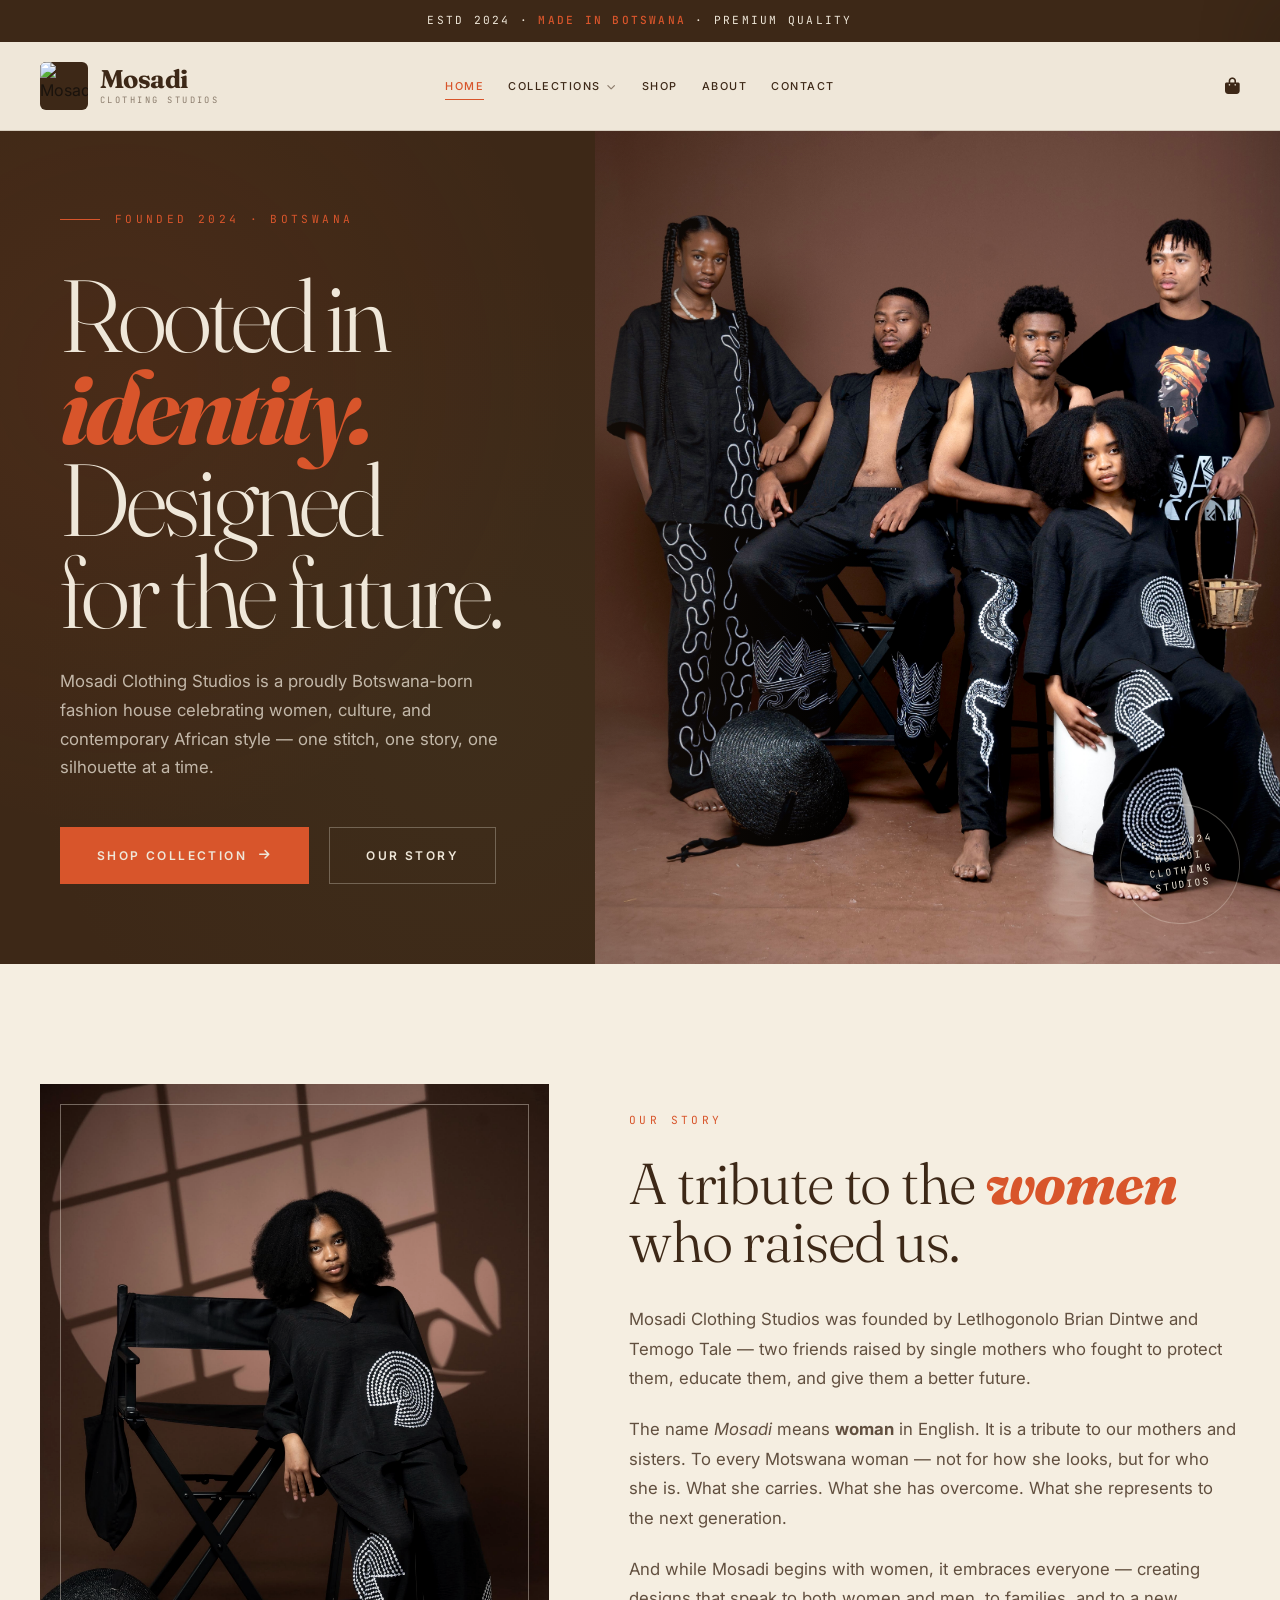
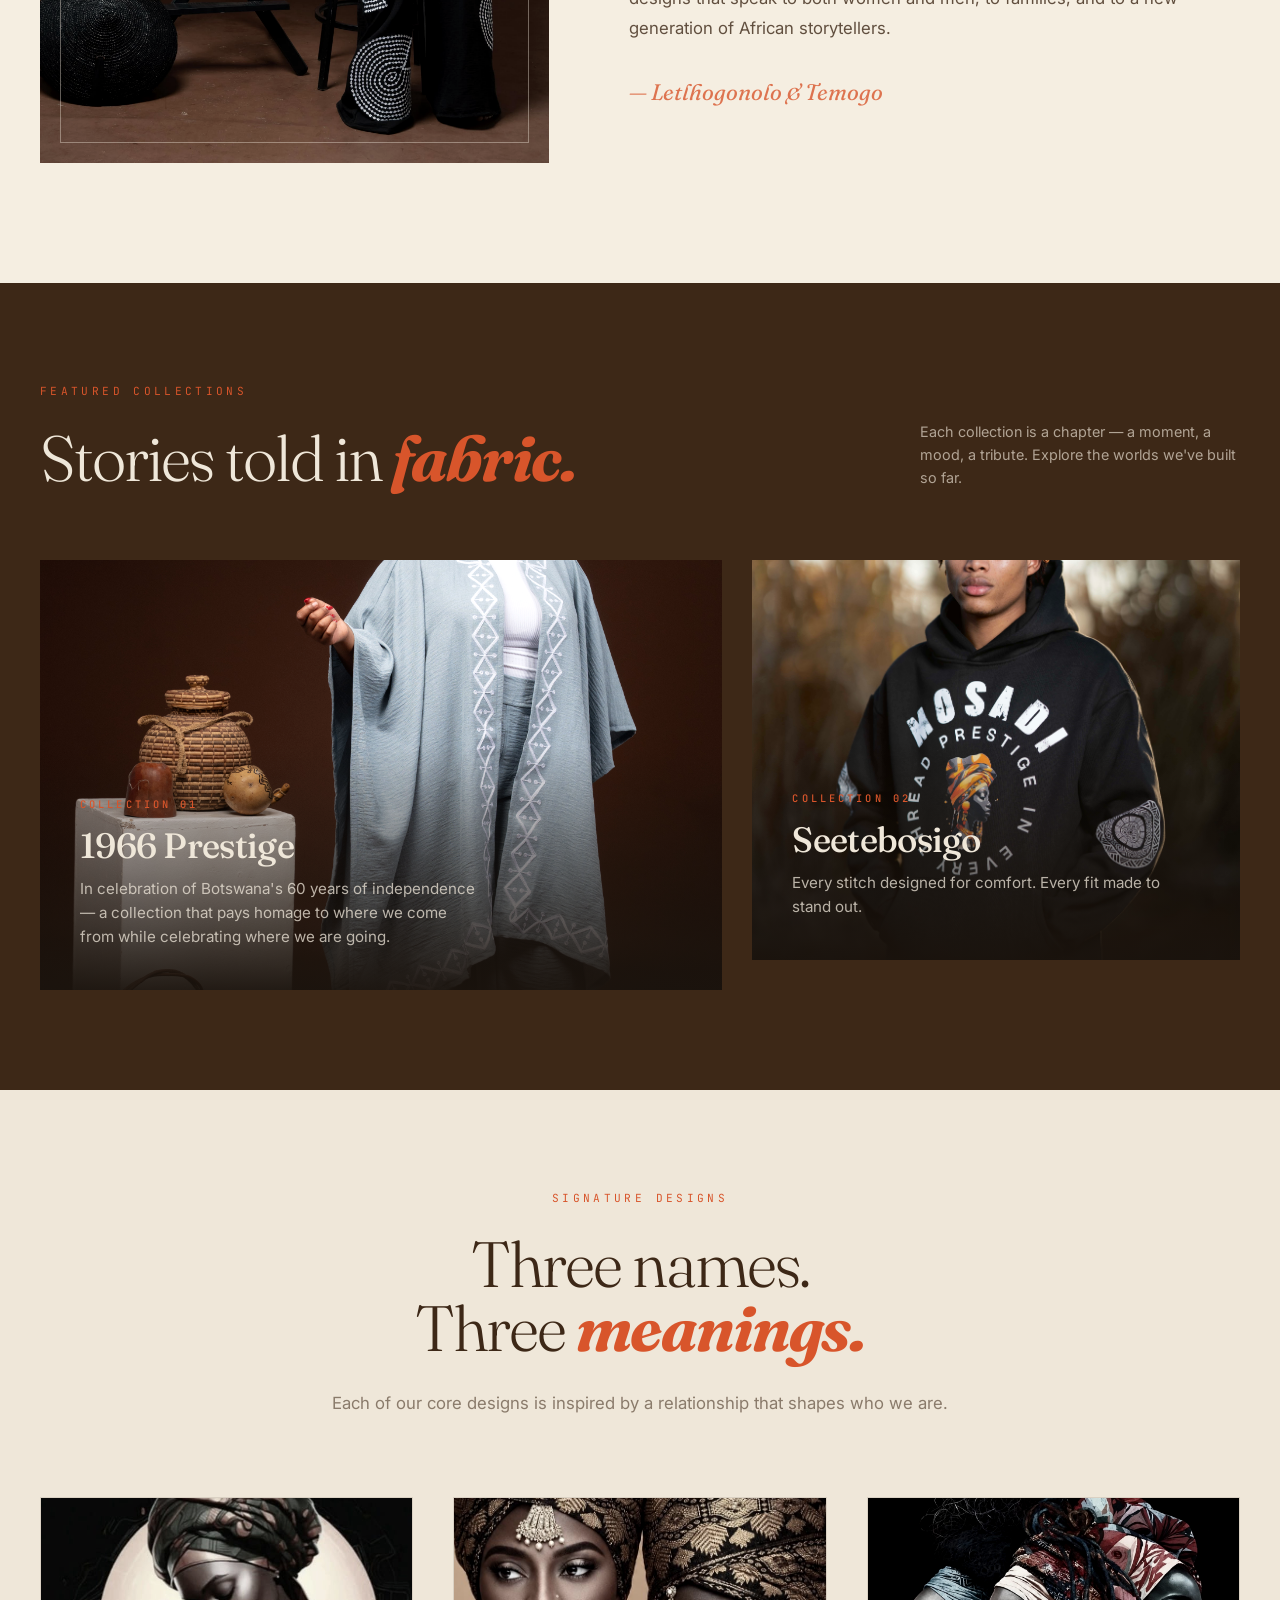
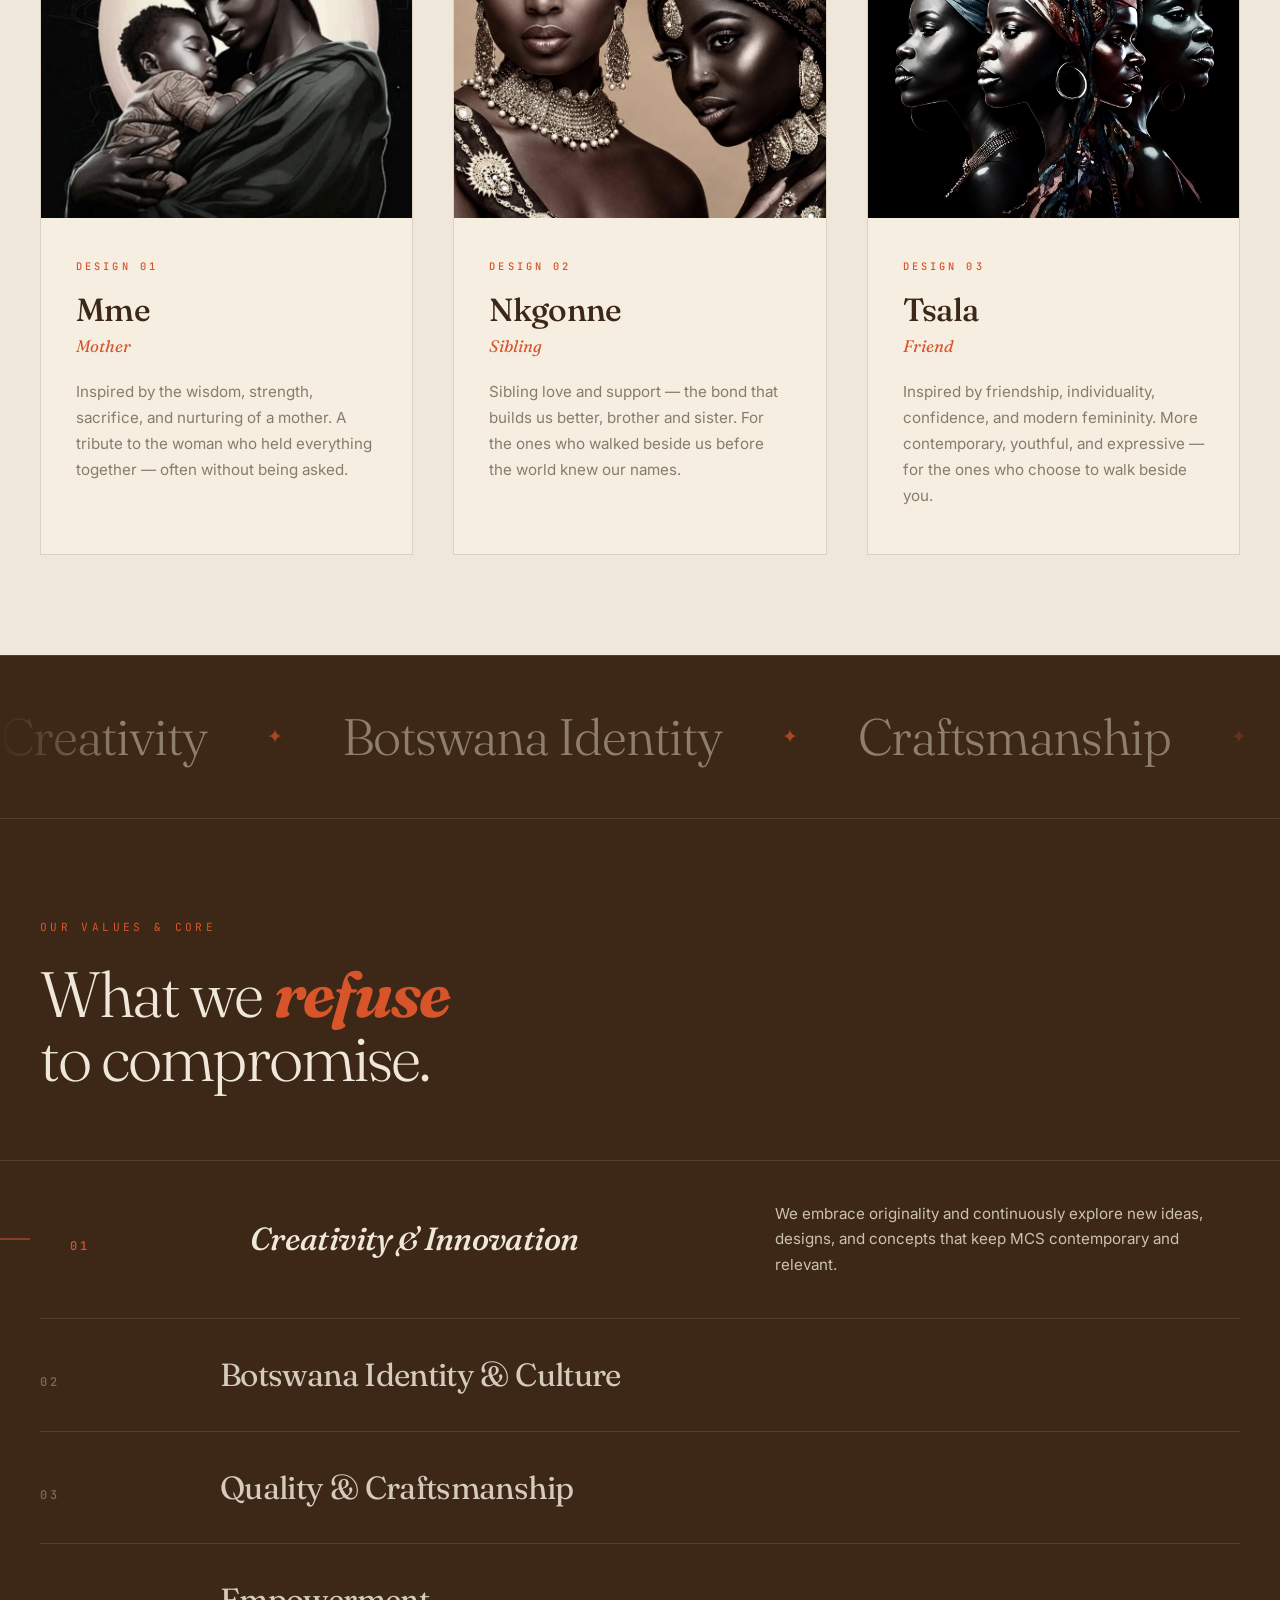
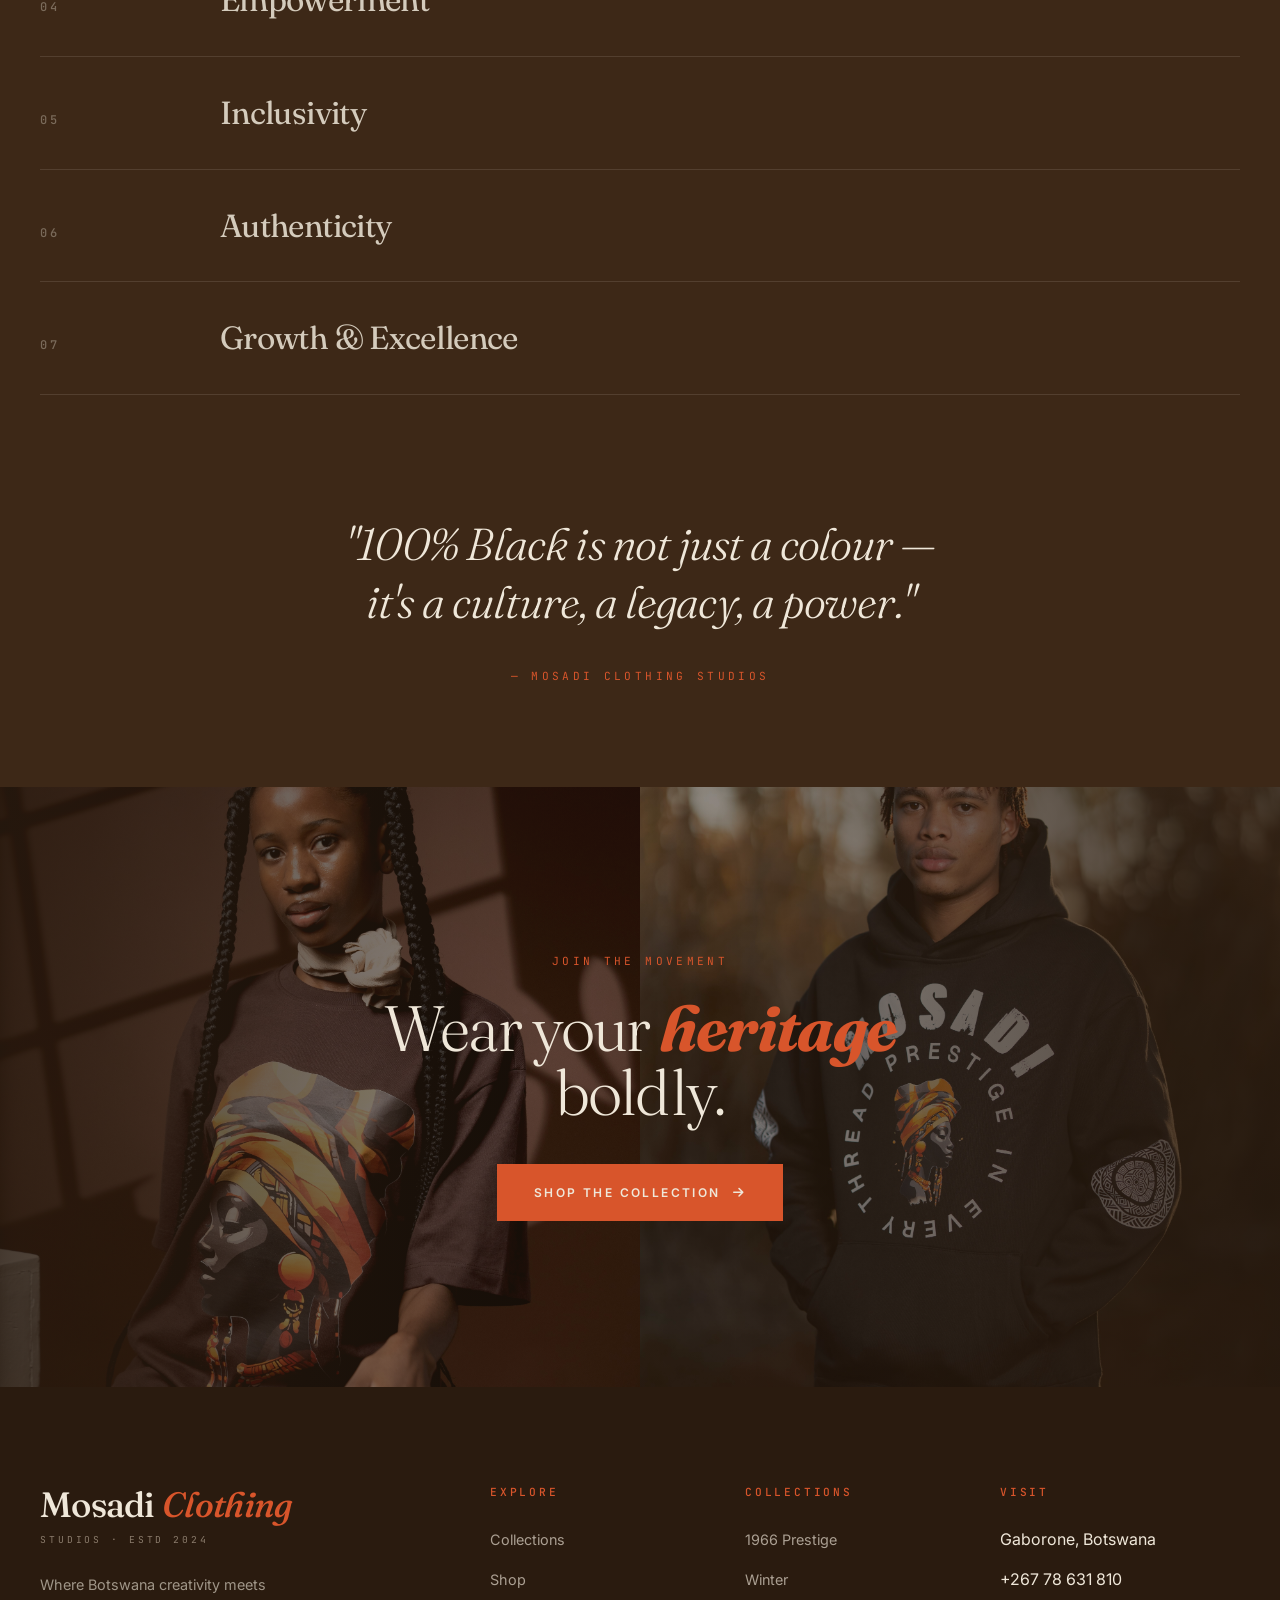
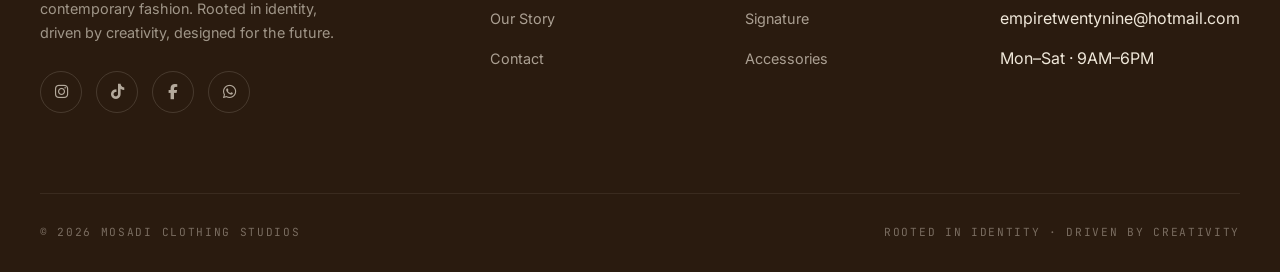
==== index.html @ bef34e52 "Update index.html" ====
<!DOCTYPE html>
<html lang="en">
<head>
    <meta charset="UTF-8">
    <meta name="viewport" content="width=device-width, initial-scale=1.0">
    <title>Mosadi Clothing Studios — Where Botswana Creativity Meets Contemporary Fashion</title>
    <meta name="description" content="Mosadi Clothing Studios (MCS) — a proudly Botswana-born fashion house founded in 2024. Contemporary African fashion rooted in identity, culture, and craft.">
    <link rel="stylesheet" href="https://cdnjs.cloudflare.com/ajax/libs/font-awesome/6.4.0/css/all.min.css">
    <link href="https://fonts.googleapis.com/css2?family=Fraunces:ital,opsz,wght@0,9..144,300;0,9..144,500;0,9..144,700;1,9..144,400&family=Inter:wght@400;500;600&family=JetBrains+Mono:wght@400;500&display=swap" rel="stylesheet">
    <link rel="stylesheet" href="style.css">
</head>
<body>

    <div class="top-bar">ESTD 2024 · <strong>MADE IN BOTSWANA</strong> · PREMIUM QUALITY</div>

    <header>
        <div class="container nav-container">
           <a href="index.html" class="logo">
                <img src="((Upload-from-mobile-1792503243)603AEE9B-3267-40AD-9421-F3F1CFA5DAF8.jpeg" alt="Mosadi Clothing Studios" class="logo-mark">
                <div class="logo-text">
                    <div class="logo-name">Mosadi</div>
                    <div class="logo-sub">CLOTHING STUDIOS</div>
                </div>
            </a>
            <nav>
                <ul>
                    <li><a href="index.html" class="active">Home</a></li>
                    <li class="nav-dropdown">
                        <a href="collections.html">Collections <i class="fas fa-chevron-down"></i></a>
                        <div class="nav-dropdown-menu">
                            <a href="1966-prestige.html"><span class="dropdown-num">01</span> 1966 Prestige</a>
                            <a href="seetebosigo.html"><span class="dropdown-num">02</span> Seetebosigo</a>
                            <a href="debut-collection.html"><span class="dropdown-num">03</span> Debut Collection</a>
                            <a href="heritage-collection.html"><span class="dropdown-num">04</span> Heritage Collection</a>
                        </div>
                    </li>
                    <li><a href="shop.html">Shop</a></li>
                    <li><a href="about.html">About</a></li>
                    <li><a href="contact.html">Contact</a></li>
                </ul>
            </nav>
            <div class="nav-icons">
                <button class="cart-icon-btn" onclick="toggleCart()" aria-label="Open cart">
                    <i class="fas fa-shopping-bag"></i>
                    <span class="cart-count" id="cart-count">0</span>
                </button>
            </div>
        </div>
    </header>

    <main>

        <!-- HERO -->
        <section class="hero" style="padding:0;">
            <div class="hero-content">
                <span class="hero-eyebrow">Founded 2024 · Botswana</span>
                <h1>
                    Rooted in<br>
                    <em>identity.</em><br>
                    Designed<br>
                    for the future.
                </h1>
                <p>Mosadi Clothing Studios is a proudly Botswana-born fashion house celebrating women, culture, and contemporary African style — one stitch, one story, one silhouette at a time.</p>
                <div class="hero-actions">
                    <a href="shop.html" class="btn">Shop Collection <i class="fas fa-arrow-right"></i></a>
                    <a href="about.html" class="btn btn-outline">Our Story</a>
                </div>
            </div>
            <div class="hero-image" style="background-image: url('IMG_2484.jpeg');">
                <div class="hero-stamp">
                    EST. 2024<br>
                    MOSADI<br>
                    CLOTHING<br>
                    STUDIOS
                </div>
            </div>
        </section>

        <!-- BRAND STORY -->
        <section class="story">
            <div class="container story-grid">
                <div class="story-img">
                    <img src="IMG-20261019-WA0044.jpg" alt="Mosadi Clothing Studios">
                </div>
                <div class="story-text">
                    <span class="section-label">Our Story</span>
                    <h2>A tribute to the <em>women</em> who raised us.</h2>
                    <p>Mosadi Clothing Studios was founded by Letlhogonolo Brian Dintwe and Temogo Tale — two friends raised by single mothers who fought to protect them, educate them, and give them a better future.</p>
                    <p>The name <em>Mosadi</em> means <strong>woman</strong> in English. It is a tribute to our mothers and sisters. To every Motswana woman — not for how she looks, but for who she is. What she carries. What she has overcome. What she represents to the next generation.</p>
                    <p>And while Mosadi begins with women, it embraces everyone — creating designs that speak to both women and men, to families, and to a new generation of African storytellers.</p>
                    <p class="signature">— Letlhogonolo & Temogo</p>
                </div>
            </div>
        </section>

        <!-- COLLECTIONS PREVIEW -->
        <section class="collections-preview">
            <div class="container">
                <div class="collections-header">
                    <div>
                        <span class="section-label">Featured Collections</span>
                        <h2 class="section-title">Stories told in <em>fabric.</em></h2>
                    </div>
                    <p>Each collection is a chapter — a moment, a mood, a tribute. Explore the worlds we've built so far.</p>
                </div>

                <div class="collections-grid">
                    <a href="collections.html" class="collection-card">
                        <div class="collection-img" style="background-image: url('IMG_2333%20(1).jpeg');"></div>
                        <div class="collection-overlay">
                            <span class="coll-num">COLLECTION 01</span>
                            <h3>1966 Prestige</h3>
                            <p>In celebration of Botswana's 60 years of independence — a collection that pays homage to where we come from while celebrating where we are going.</p>
                        </div>
                    </a>
                    <a href="collections.html" class="collection-card">
                        <div class="collection-img" style="background-image: url('IMG_4097.jpeg');"></div>
                        <div class="collection-overlay">
                            <span class="coll-num">COLLECTION 02</span>
                            <h3>Seetebosigo</h3>
                            <p>Every stitch designed for comfort. Every fit made to stand out.</p>
                        </div>
                    </a>
                </div>
            </div>
        </section>

        <!-- DESIGN MEANINGS -->
        <section class="meanings">
            <div class="container">
                <div class="meanings-header">
                    <span class="section-label" style="text-align: center;">Signature Designs</span>
                    <h2 class="section-title">Three names.<br>Three <em>meanings.</em></h2>
                    <p>Each of our core designs is inspired by a relationship that shapes who we are.</p>
                </div>

                                <div class="meanings-grid">
                    <!-- Card 1 -->
                    <div class="meaning-card">
                        <!-- Corrected class name AND background image URL -->
                        <div class="meaning-img" style="background-image: url('2F5FD7F6-7250-4228-A38E-E7C939C89A32.jpeg');"></div>
                        <div class="meaning-content">
                            <span class="meaning-num">DESIGN 01</span>
                            <h3>Mme</h3>
                            <span class="meaning-en">Mother</span>
                            <p>Inspired by the wisdom, strength, sacrifice, and nurturing of a mother. A tribute to the woman who held everything together — often without being asked.</p>
                        </div>
                    </div>

                    <!-- Card 2 -->
                    <div class="meaning-card">
                        <div class="meaning-img" style="background-image: url('C87725BA-025E-4799-A143-681AF35D23F2.jpeg');"></div>
                        <div class="meaning-content">
                            <span class="meaning-num">DESIGN 02</span>
                            <h3>Nkgonne</h3>
                            <span class="meaning-en">Sibling</span>
                            <p>Sibling love and support — the bond that builds us better, brother and sister. For the ones who walked beside us before the world knew our names.</p>
                        </div>
                    </div>

                    <!-- Card 3 -->
                    <div class="meaning-card">
                        <div class="meaning-img" style="background-image: url('52A13ADB-45FB-4F12-B79C-9F493C14655F.jpeg');"></div>
                        <div class="meaning-content">
                            <span class="meaning-num">DESIGN 03</span>
                            <h3>Tsala</h3>
                            <span class="meaning-en">Friend</span>
                            <p>Inspired by friendship, individuality, confidence, and modern femininity. More contemporary, youthful, and expressive — for the ones who choose to walk beside you.</p>
                        </div>
                    </div>
                </div>
        </section>

        <!-- MANIFESTO -->
        <section class="manifesto">
            <div class="manifesto-marquee">
                <div class="marquee-track">
                    <span>Creativity</span><span class="dot">✦</span>
                    <span>Botswana Identity</span><span class="dot">✦</span>
                    <span>Craftsmanship</span><span class="dot">✦</span>
                    <span>Empowerment</span><span class="dot">✦</span>
                    <span>Inclusivity</span><span class="dot">✦</span>
                    <span>Authenticity</span><span class="dot">✦</span>
                    <span>Excellence</span><span class="dot">✦</span>
                    <span>Creativity</span><span class="dot">✦</span>
                    <span>Botswana Identity</span><span class="dot">✦</span>
                    <span>Craftsmanship</span><span class="dot">✦</span>
                    <span>Empowerment</span><span class="dot">✦</span>
                    <span>Inclusivity</span><span class="dot">✦</span>
                    <span>Authenticity</span><span class="dot">✦</span>
                    <span>Excellence</span><span class="dot">✦</span>
                </div>
            </div>

            <div class="manifesto-header">
                <span class="section-label">Our Values & Core</span>
                <h2 class="manifesto-title">What we <em>refuse</em><br>to compromise.</h2>
            </div>

            <div class="manifesto-stack">
                <div class="manifesto-item active">
                    <span class="mi-num">01</span>
                    <div class="mi-body">
                        <h3>Creativity & Innovation</h3>
                        <p>We embrace originality and continuously explore new ideas, designs, and concepts that keep MCS contemporary and relevant.</p>
                    </div>
                </div>
                <div class="manifesto-item">
                    <span class="mi-num">02</span>
                    <div class="mi-body">
                        <h3>Botswana Identity & Culture</h3>
                        <p>We draw inspiration from our heritage, people, colours, and culture — using fashion to celebrate and showcase Botswana.</p>
                    </div>
                </div>
                <div class="manifesto-item">
                    <span class="mi-num">03</span>
                    <div class="mi-body">
                        <h3>Quality & Craftsmanship</h3>
                        <p>Committed to producing apparel that reflects attention to detail, quality materials, and lasting value.</p>
                    </div>
                </div>
                <div class="manifesto-item">
                    <span class="mi-num">04</span>
                    <div class="mi-body">
                        <h3>Empowerment</h3>
                        <p>Inspired by the strength and influence of women. Fashion as a form of identity, confidence, and individuality.</p>
                    </div>
                </div>
                <div class="manifesto-item">
                    <span class="mi-num">05</span>
                    <div class="mi-body">
                        <h3>Inclusivity</h3>
                        <p>Fashion for diverse individuals — with collections catering to both women and men, and different lifestyles.</p>
                    </div>
                </div>
                <div class="manifesto-item">
                    <span class="mi-num">06</span>
                    <div class="mi-body">
                        <h3>Authenticity</h3>
                        <p>A distinctive MCS identity — never chasing trends. Every collection has a story, purpose, and personality.</p>
                    </div>
                </div>
                <div class="manifesto-item">
                    <span class="mi-num">07</span>
                    <div class="mi-body">
                        <h3>Growth & Excellence</h3>
                        <p>Continuously improving our designs, business practices, and customer experience.</p>
                    </div>
                </div>
            </div>

            <div class="manifesto-quote">
                <p>"100% Black is not just a colour —<br>it's a culture, a legacy, a power."</p>
                <span>— MOSADI CLOTHING STUDIOS</span>
            </div>
        </section>

        <!-- CTA SPLIT -->
        <section class="cta-split">
            <div class="cta-bg cta-bg-left" style="background-image: url('IMG_2892%201.jpeg');"></div>
            <div class="cta-bg cta-bg-right" style="background-image: url('IMG_4097.jpeg');"></div>
            <div class="cta-overlay"></div>
            <div class="cta-content">
                <span class="section-label" style="color: var(--orange);">Join the Movement</span>
                <h2 class="section-title" style="color: var(--cream); max-width: 800px; margin: 0 auto 40px;">
                    Wear your <em style="color: var(--orange);">heritage</em><br>boldly.
                </h2>
                <a href="shop.html" class="btn">Shop the Collection <i class="fas fa-arrow-right"></i></a>
            </div>
        </section>

    </main>

    <footer>
        <div class="container">
            <div class="footer-top">
                <div class="footer-brand">
                    <h3>Mosadi <span>Clothing</span></h3>
                    <small>STUDIOS · ESTD 2024</small>
                    <p>Where Botswana creativity meets contemporary fashion. Rooted in identity, driven by creativity, designed for the future.</p>
                    <div class="footer-socials">
                        <a href="https://www.instagram.com/mosadiclothingstudio/3" target="_blank" rel="noopener"><i class="fab fa-instagram"></i></a>
                        <a href="https://www.tiktok.com/@mosadiclothingstudio/video/7630798015929928980" target="_blank" rel="noopener"><i class="fab fa-tiktok"></i></a>
                        <a href="https://www.facebook.com/61581693073335/" target="_blank" rel="noopener"><i class="fab fa-facebook-f"></i></a>
                        <a href="https://wa.me/26778631810" target="_blank" rel="noopener"><i class="fab fa-whatsapp"></i></a>
                    </div>
                </div>
                <div class="footer-col">
                    <h4>Explore</h4>
                    <ul>
                        <li><a href="collections.html">Collections</a></li>
                        <li><a href="shop.html">Shop</a></li>
                        <li><a href="about.html">Our Story</a></li>
                        <li><a href="contact.html">Contact</a></li>
                    </ul>
                </div>
                <div class="footer-col">
                    <h4>Collections</h4>
                    <ul>
                        <li><a href="collections.html">1966 Prestige</a></li>
                        <li><a href="collections.html">Winter</a></li>
                        <li><a href="shop.html">Signature</a></li>
                        <li><a href="shop.html">Accessories</a></li>
                    </ul>
                </div>
                <div class="footer-col">
                    <h4>Visit</h4>
                    <ul>
                        <li>Gaborone, Botswana</li>
                        <li>+267 78 631 810</li>
                        <li>empiretwentynine@hotmail.com</li>
                        <li>Mon–Sat · 9AM–6PM</li>
                    </ul>
                </div>
            </div>
            <div class="footer-bottom">
                <span>© 2026 MOSADI CLOTHING STUDIOS</span>
                <span>ROOTED IN IDENTITY · DRIVEN BY CREATIVITY</span>
            </div>
        </div>
    </footer>

    <!-- CART DRAWER -->
    <div class="cart-overlay" id="cart-overlay" onclick="closeCart()"></div>
    <aside class="cart-drawer" id="cart-drawer">
        <div class="cart-header">
            <h3>Your Cart</h3>
            <button onclick="closeCart()" aria-label="Close cart">
                <i class="fas fa-times"></i>
            </button>
        </div>
        <div class="cart-items" id="cart-items"></div>
        <div class="cart-footer">
            <div class="cart-total-row">
                <span>Total</span>
                <strong id="cart-total">P0.00</strong>
            </div>
            <button class="cart-checkout-btn" onclick="checkoutCart()">
                <i class="fab fa-whatsapp"></i> Order via WhatsApp
            </button>
            <p class="cart-note">We'll confirm availability and delivery on WhatsApp</p>
        </div>
    </aside>

    <script src="main.js"></script>
</body>
</html>
---- style.css ----
/* ============================================
   MOSADI CLOTHING STUDIOS — EDITORIAL THEME
   Chocolate · Cream · Burnt Orange · Olive
============================================ */
:root {
    --choc: #3D2817;
    --choc-deep: #2A1B0F;
    --cream: #EFE7D9;
    --cream-warm: #F5EEE1;
    --orange: #D8552B;
    --olive: #4A5D3D;
    --ink: #1A130D;
    --grey: #8A7B6B;
    --border: rgba(61, 40, 23, 0.15);
    --mono: 'JetBrains Mono', monospace;
    --serif: 'Fraunces', serif;
    --sans: 'Inter', sans-serif;
    --transition: all 0.4s cubic-bezier(0.4, 0, 0.2, 1);
}

* { margin: 0; padding: 0; box-sizing: border-box; }

body {
    font-family: var(--sans);
    background-color: var(--cream);
    color: var(--ink);
    line-height: 1.6;
    overflow-x: hidden;
    display: flex;
    flex-direction: column;
    min-height: 100vh;
}

h1, h2, h3, h4, h5 {
    font-family: var(--serif);
    font-weight: 500;
    letter-spacing: -0.02em;
    line-height: 1.05;
}

a { text-decoration: none; color: inherit; transition: var(--transition); }
ul { list-style: none; }
img { max-width: 100%; display: block; }
main { flex: 1; }

.container { max-width: 1400px; margin: 0 auto; padding: 0 40px; width: 100%; }
.mono { font-family: var(--mono); letter-spacing: 0.05em; }

/* ============================================
   TOP BAR
============================================ */
.top-bar {
    background-color: var(--choc);
    color: var(--cream);
    padding: 12px 0;
    text-align: center;
    font-family: var(--mono);
    font-size: 0.7rem;
    letter-spacing: 0.2em;
    text-transform: uppercase;
}
.top-bar strong { color: var(--orange); font-weight: 500; }

/* ============================================
   HEADER
============================================ */
header {
    background-color: var(--cream);
    padding: 20px 0;
    position: sticky;
    top: 0;
    z-index: 1000;
    border-bottom: 1px solid var(--border);
    backdrop-filter: blur(12px);
}

.nav-container {
    display: grid;
    grid-template-columns: 1fr auto 1fr;
    align-items: center;
    gap: 40px;
}

.logo {
    display: flex;
    align-items: center;
    gap: 12px;
    text-decoration: none;
    justify-self: start;
    min-width: 0;
}

.logo-mark {
    width: 48px;
    height: 48px;
    object-fit: cover;
    border-radius: 6px;
    flex-shrink: 0;
    background: var(--choc);
}

.logo-text {
    display: flex;
    flex-direction: column;
    gap: 3px;
    line-height: 1;
    min-width: 0;
}

.logo-name {
    font-family: var(--serif);
    font-size: 1.6rem;
    font-weight: 700;
    letter-spacing: -0.02em;
    color: var(--choc);
    line-height: 1;
    white-space: nowrap;
}

.logo-sub {
    font-family: var(--mono);
    font-size: 0.55rem;
    letter-spacing: 0.28em;
    color: var(--grey);
    font-weight: 400;
    text-transform: uppercase;
    line-height: 1;
    white-space: nowrap;
}

nav { justify-self: center; }

nav ul {
    display: flex;
    gap: 24px;
    list-style: none;
    margin: 0;
    padding: 0;
    white-space: nowrap;
}

nav a {
    font-family: var(--sans);
    font-size: 0.68rem;
    letter-spacing: 0.14em;
    text-transform: uppercase;
    font-weight: 500;
    color: var(--choc);
    text-decoration: none;
    position: relative;
    padding-bottom: 4px;
    white-space: nowrap;
    transition: color 0.3s ease;
    display: inline-block;
}

nav a::after {
    content: '';
    position: absolute;
    bottom: 0;
    left: 0;
    width: 0;
    height: 1px;
    background-color: var(--orange);
    transition: width 0.3s ease;
}

nav a:hover,
nav a.active {
    color: var(--orange);
}

nav a:hover::after,
nav a.active::after {
    width: 100%;
}

.nav-icons {
    display: flex;
    gap: 18px;
    align-items: center;
    justify-self: end;
}

.nav-icons > i {
    color: var(--choc);
    cursor: pointer;
    font-size: 1rem;
    transition: color 0.3s ease;
}

.nav-icons > i:hover {
    color: var(--orange);
}

@media (max-width: 850px) {
    .nav-container {
        grid-template-columns: 1fr;
        gap: 16px;
        justify-items: center;
    }
    .logo { justify-self: center; }
    .nav-icons { justify-self: center; }
    nav ul {
        gap: 18px;
        flex-wrap: wrap;
        justify-content: center;
    }
    nav a {
        font-size: 0.62rem;
        letter-spacing: 0.1em;
    }
}
@media (max-width: 500px) {
    .logo-mark { width: 40px; height: 40px; }
    .logo-name { font-size: 1.3rem; }
    .logo-sub { font-size: 0.5rem; }
    nav ul { gap: 14px; }
    nav a { font-size: 0.62rem; letter-spacing: 0.1em; }
}

/* ============================================
   HERO
============================================ */
.hero {
    background-color: var(--choc);
    color: var(--cream);
    min-height: 92vh;
    display: grid;
    grid-template-columns: 1fr 1.15fr;
    align-items: stretch;
    overflow: hidden;
}

.hero-content {
    padding: 80px 60px;
    display: flex;
    flex-direction: column;
    justify-content: center;
    background-color: var(--choc);
    position: relative;
}
.hero-content::before {
    content: '';
    position: absolute;
    top: 0; left: 0; right: 0; bottom: 0;
    background:
        radial-gradient(circle at 20% 30%, rgba(216, 85, 43, 0.08), transparent 60%),
        radial-gradient(circle at 80% 70%, rgba(74, 93, 61, 0.1), transparent 60%);
    pointer-events: none;
}

.hero-eyebrow {
    font-family: var(--mono);
    font-size: 0.7rem;
    letter-spacing: 0.3em;
    text-transform: uppercase;
    color: var(--orange);
    margin-bottom: 40px;
    position: relative;
    display: flex;
    align-items: center;
    gap: 15px;
}
.hero-eyebrow::before {
    content: '';
    width: 40px;
    height: 1px;
    background-color: var(--orange);
}

.hero h1 {
    font-size: clamp(4rem, 8vw, 8rem);
    font-weight: 300;
    line-height: 0.9;
    letter-spacing: -0.04em;
    color: var(--cream);
    margin-bottom: 30px;
    position: relative;
}
.hero h1 em {
    font-style: italic;
    font-weight: 700;
    color: var(--orange);
}

.hero p {
    font-size: 1.05rem;
    color: rgba(239, 231, 217, 0.75);
    max-width: 500px;
    margin-bottom: 45px;
    line-height: 1.7;
    position: relative;
}

.hero-actions {
    display: flex;
    gap: 20px;
    flex-wrap: wrap;
    position: relative;
}

.btn {
    display: inline-flex;
    align-items: center;
    gap: 12px;
    padding: 18px 36px;
    background-color: var(--orange);
    color: var(--cream);
    font-family: var(--sans);
    font-size: 0.75rem;
    font-weight: 600;
    text-transform: uppercase;
    letter-spacing: 0.2em;
    border: 1px solid var(--orange);
    cursor: pointer;
    transition: var(--transition);
}
.btn:hover { background-color: transparent; color: var(--orange); }

.btn-outline {
    background-color: transparent;
    color: var(--cream);
    border-color: rgba(239, 231, 217, 0.3);
}
.btn-outline:hover { background-color: var(--cream); color: var(--choc); border-color: var(--cream); }

.hero-image {
    background-size: cover;
    background-position: center;
    position: relative;
}
.hero-image::after {
    content: '';
    position: absolute;
    inset: 0;
    background: linear-gradient(to right, rgba(61, 40, 23, 0.3), transparent 40%);
}

.hero-stamp {
    position: absolute;
    bottom: 40px;
    right: 40px;
    width: 120px;
    height: 120px;
    border-radius: 50%;
    border: 1px solid rgba(239, 231, 217, 0.3);
    display: flex;
    align-items: center;
    justify-content: center;
    font-family: var(--mono);
    font-size: 0.6rem;
    letter-spacing: 0.2em;
    color: var(--cream);
    text-align: center;
    line-height: 1.5;
    transform: rotate(-8deg);
    z-index: 2;
}

/* ============================================
   SECTIONS
============================================ */
section { padding: 100px 0; }

.section-label {
    font-family: var(--mono);
    font-size: 0.7rem;
    letter-spacing: 0.3em;
    text-transform: uppercase;
    color: var(--orange);
    margin-bottom: 25px;
    display: block;
}

.section-title {
    font-size: clamp(2.5rem, 5vw, 5rem);
    font-weight: 300;
    line-height: 1;
    letter-spacing: -0.03em;
    color: var(--choc);
    margin-bottom: 30px;
}
.section-title em {
    font-style: italic;
    font-weight: 700;
    color: var(--orange);
}

/* ============================================
   BRAND STORY
============================================ */
.story {
    background-color: var(--cream-warm);
    padding: 120px 0;
}
.story-grid {
    display: grid;
    grid-template-columns: 1fr 1.2fr;
    gap: 80px;
    align-items: center;
}
.story-img {
    position: relative;
    aspect-ratio: 3/4;
    overflow: hidden;
}
.story-img img {
    width: 100%;
    height: 100%;
    object-fit: cover;
    filter: sepia(0.15) contrast(1.05);
    transition: transform 1s ease;
}
.story-img:hover img { transform: scale(1.04); }
.story-img::after {
    content: '';
    position: absolute;
    top: 20px; left: 20px; right: 20px; bottom: 20px;
    border: 1px solid rgba(239, 231, 217, 0.4);
    pointer-events: none;
}

.story-text h2 {
    font-size: clamp(2.5rem, 4.5vw, 4rem);
    font-weight: 300;
    line-height: 1;
    margin-bottom: 35px;
    color: var(--choc);
}
.story-text h2 em { font-style: italic; font-weight: 700; color: var(--orange); }

.story-text p {
    font-size: 1.05rem;
    color: var(--choc);
    opacity: 0.8;
    margin-bottom: 22px;
    line-height: 1.75;
}
.story-text .signature {
    font-family: var(--serif);
    font-style: italic;
    font-size: 1.4rem;
    color: var(--orange);
    margin-top: 30px;
}

/* ============================================
   COLLECTIONS PREVIEW
============================================ */
.collections-preview {
    background-color: var(--choc);
    color: var(--cream);
}
.collections-preview .section-title { color: var(--cream); }
.collections-preview .section-title em { color: var(--orange); }
.collections-preview .section-label { color: var(--orange); }

.collections-header {
    display: flex;
    justify-content: space-between;
    align-items: flex-end;
    margin-bottom: 70px;
    flex-wrap: wrap;
    gap: 30px;
}
.collections-header .section-title { margin-bottom: 0; max-width: 700px; }
.collections-header p {
    max-width: 320px;
    color: rgba(239, 231, 217, 0.65);
    font-size: 0.9rem;
}

.collections-grid {
    display: grid;
    grid-template-columns: 1.4fr 1fr;
    gap: 30px;
}

.collection-card {
    position: relative;
    overflow: hidden;
    cursor: pointer;
    display: flex;
    flex-direction: column;
    background-color: var(--choc-deep);
}
.collection-card:first-child { grid-row: span 2; }
.collection-card .collection-img {
    height: 100%;
    min-height: 400px;
    background-size: cover;
    background-position: center;
    transition: transform 1.2s ease;
    filter: contrast(1.05) saturate(0.95);
}
.collection-card:hover .collection-img { transform: scale(1.05); }

.collection-overlay {
    position: absolute;
    bottom: 0; left: 0; right: 0;
    padding: 50px 40px 40px;
    background: linear-gradient(to top, rgba(26, 19, 13, 0.95), rgba(26, 19, 13, 0.4) 60%, transparent);
    color: var(--cream);
}
.collection-overlay .coll-num {
    font-family: var(--mono);
    font-size: 0.65rem;
    letter-spacing: 0.3em;
    color: var(--orange);
    display: block;
    margin-bottom: 15px;
}
.collection-overlay h3 {
    font-size: 2.2rem;
    font-weight: 500;
    letter-spacing: -0.02em;
    margin-bottom: 12px;
    color: var(--cream);
}
.collection-overlay p {
    font-size: 0.95rem;
    color: rgba(239, 231, 217, 0.75);
    max-width: 400px;
    line-height: 1.6;
}

/* ============================================
   DESIGN MEANINGS
============================================ */
.meanings { background-color: var(--cream); }
.meanings-header {
    text-align: center;
    max-width: 800px;
    margin: 0 auto 80px;
}
.meanings-header .section-label { text-align: center; }
.meanings-header p {
    color: var(--grey);
    font-size: 1.05rem;
    margin-top: 20px;
}

.meanings-grid {
    display: grid;
    grid-template-columns: repeat(3, 1fr);
    gap: 40px;
}

.meaning-card {
    background-color: var(--cream-warm);
    border: 1px solid var(--border);
    transition: var(--transition);
    overflow: hidden;
    display: flex;
    flex-direction: column;
}
.meaning-card:hover {
    transform: translateY(-8px);
    box-shadow: 0 25px 50px rgba(61, 40, 23, 0.12);
}

.meaning-img {
    height: 320px;
    background-size: cover;
    background-position: center;
    position: relative;
    filter: grayscale(15%) contrast(1.05);
    transition: transform 1s ease, filter 0.6s ease;
}
.meaning-card:hover .meaning-img {
    transform: scale(1.03);
    filter: grayscale(0%);
}

.meaning-content {
    padding: 40px 35px 45px;
    position: relative;
}

.meaning-num {
    font-family: var(--mono);
    font-size: 0.65rem;
    letter-spacing: 0.3em;
    color: var(--orange);
    display: block;
    margin-bottom: 18px;
    font-weight: 500;
}
.meaning-card h3 {
    font-size: 2rem;
    font-weight: 500;
    color: var(--choc);
    margin-bottom: 6px;
    letter-spacing: -0.02em;
}
.meaning-en {
    font-family: var(--serif);
    font-style: italic;
    color: var(--orange);
    font-size: 1.05rem;
    margin-bottom: 20px;
    display: block;
}
.meaning-content p {
    color: var(--grey);
    font-size: 0.95rem;
    line-height: 1.7;
}

/* ============================================
   SHOP PAGE
============================================ */
.page-header {
    padding: 100px 0 60px;
    background-color: var(--choc);
    color: var(--cream);
    text-align: center;
}
.page-header h1 {
    font-size: clamp(3rem, 6vw, 6rem);
    font-weight: 300;
    color: var(--cream);
    margin-bottom: 20px;
    letter-spacing: -0.03em;
}
.page-header h1 em { font-style: italic; font-weight: 700; color: var(--orange); }
.page-header p {
    color: rgba(239, 231, 217, 0.7);
    max-width: 600px;
    margin: 0 auto;
    font-size: 1.05rem;
}

.shop-filters {
    padding: 60px 0 40px;
    display: flex;
    gap: 15px;
    flex-wrap: wrap;
    justify-content: center;
    border-bottom: 1px solid var(--border);
}
.filter-btn {
    padding: 12px 28px;
    background: transparent;
    border: 1px solid var(--border);
    font-family: var(--sans);
    font-size: 0.75rem;
    letter-spacing: 0.15em;
    text-transform: uppercase;
    font-weight: 500;
    cursor: pointer;
    transition: var(--transition);
    color: var(--choc);
}
.filter-btn:hover, .filter-btn.active {
    background-color: var(--choc);
    color: var(--cream);
    border-color: var(--choc);
}

.shop-grid {
    display: grid;
    grid-template-columns: repeat(auto-fill, minmax(280px, 1fr));
    gap: 40px;
    padding: 60px 0 100px;
}

.product-card {
    cursor: pointer;
    transition: var(--transition);
}
.product-card:hover { transform: translateY(-6px); }

.product-img {
    aspect-ratio: 3/4;
    background-color: var(--choc-deep);
    background-size: cover;
    background-position: center;
    position: relative;
    overflow: hidden;
    margin-bottom: 22px;
}
.product-img img {
    width: 100%;
    height: 100%;
    object-fit: cover;
    transition: transform 1s ease;
}
.product-card:hover .product-img img { transform: scale(1.05); }

.product-tag {
    position: absolute;
    top: 20px;
    left: 20px;
    background-color: var(--orange);
    color: var(--cream);
    padding: 6px 14px;
    font-family: var(--mono);
    font-size: 0.6rem;
    letter-spacing: 0.2em;
    text-transform: uppercase;
    font-weight: 500;
    z-index: 2;
}

.product-info h3 {
    font-family: var(--serif);
    font-size: 1.3rem;
    font-weight: 500;
    color: var(--choc);
    margin-bottom: 6px;
    letter-spacing: -0.01em;
}
.product-cat {
    font-family: var(--mono);
    font-size: 0.65rem;
    letter-spacing: 0.2em;
    text-transform: uppercase;
    color: var(--grey);
    display: block;
    margin-bottom: 12px;
}
.product-price {
    font-family: var(--serif);
    font-size: 1.15rem;
    font-weight: 500;
    color: var(--orange);
}

/* ============================================
   ABOUT PAGE
============================================ */
.founders-grid {
    display: grid;
    grid-template-columns: repeat(2, 1fr);
    gap: 40px;
    margin-top: 60px;
}
.founder-card { position: relative; }
.founder-img {
    aspect-ratio: 3/4;
    background-size: cover;
    background-position: center;
    margin-bottom: 25px;
    filter: sepia(0.1);
    transition: var(--transition);
}
.founder-card:hover .founder-img { filter: sepia(0); }
.founder-card h3 {
    font-size: 1.8rem;
    font-weight: 500;
    color: var(--choc);
    margin-bottom: 5px;
}
.founder-card .role {
    font-family: var(--mono);
    font-size: 0.7rem;
    letter-spacing: 0.25em;
    text-transform: uppercase;
    color: var(--orange);
    display: block;
    margin-bottom: 15px;
}
.founder-card p {
    color: var(--grey);
    font-size: 0.95rem;
    line-height: 1.7;
}

/* ============================================
   CONTACT PAGE
============================================ */
.contact-grid {
    display: grid;
    grid-template-columns: 1fr 1.2fr;
    gap: 80px;
    padding: 100px 0;
}

.contact-info h2 {
    font-size: 3rem;
    color: var(--choc);
    margin-bottom: 30px;
    font-weight: 300;
    letter-spacing: -0.02em;
}
.contact-info h2 em { font-style: italic; font-weight: 700; color: var(--orange); }

.contact-detail {
    padding: 25px 0;
    border-bottom: 1px solid var(--border);
    display: flex;
    justify-content: space-between;
    align-items: center;
    gap: 20px;
}
.contact-detail .label {
    font-family: var(--mono);
    font-size: 0.7rem;
    letter-spacing: 0.25em;
    text-transform: uppercase;
    color: var(--grey);
}
.contact-detail .value {
    font-family: var(--serif);
    font-size: 1.15rem;
    color: var(--choc);
    text-align: right;
    font-weight: 500;
}

.contact-form {
    background-color: var(--cream-warm);
    padding: 60px;
    border: 1px solid var(--border);
}
.form-group { margin-bottom: 25px; }
.form-group label {
    display: block;
    font-family: var(--mono);
    font-size: 0.7rem;
    letter-spacing: 0.2em;
    text-transform: uppercase;
    color: var(--choc);
    margin-bottom: 12px;
    font-weight: 500;
}
.form-group input, .form-group textarea, .form-group select {
    width: 100%;
    padding: 16px 18px;
    border: 1px solid var(--border);
    background-color: var(--cream);
    font-family: var(--sans);
    font-size: 0.95rem;
    color: var(--ink);
    transition: var(--transition);
}
.form-group input:focus, .form-group textarea:focus, .form-group select:focus {
    outline: none;
    border-color: var(--orange);
    background-color: white;
}
.form-row { display: grid; grid-template-columns: 1fr 1fr; gap: 20px; }

/* ============================================
   MANIFESTO
============================================ */
.manifesto {
    background-color: var(--choc);
    color: var(--cream);
    padding: 0 0 100px;
    overflow: hidden;
    position: relative;
}
.manifesto-marquee {
    border-top: 1px solid rgba(239, 231, 217, 0.12);
    border-bottom: 1px solid rgba(239, 231, 217, 0.12);
    padding: 40px 0;
    overflow: hidden;
    position: relative;
    margin-bottom: 100px;
}
.manifesto-marquee::before,
.manifesto-marquee::after {
    content: '';
    position: absolute;
    top: 0; bottom: 0;
    width: 120px;
    z-index: 2;
    pointer-events: none;
}
.manifesto-marquee::before { left: 0; background: linear-gradient(to right, var(--choc), transparent); }
.manifesto-marquee::after { right: 0; background: linear-gradient(to left, var(--choc), transparent); }
.marquee-track {
    display: flex;
    gap: 60px;
    white-space: nowrap;
    animation: marquee 40s linear infinite;
    align-items: center;
}
.manifesto-marquee:hover .marquee-track { animation-play-state: paused; }
.marquee-track span {
    font-family: var(--serif);
    font-size: clamp(2rem, 4vw, 3.5rem);
    font-weight: 300;
    letter-spacing: -0.02em;
    color: rgba(239, 231, 217, 0.45);
    transition: color 0.4s ease;
    cursor: default;
}
.marquee-track span.dot { color: var(--orange); font-size: 1.2rem; opacity: 0.7; }
.marquee-track span:not(.dot):hover { color: var(--orange); font-style: italic; font-weight: 500; }
@keyframes marquee {
    from { transform: translateX(0); }
    to   { transform: translateX(-50%); }
}
.manifesto-header {
    max-width: 1300px;
    margin: 0 auto 70px;
    padding: 0 40px;
}
.manifesto-header .section-label { color: var(--orange); }
.manifesto-title {
    font-size: clamp(2.5rem, 5vw, 4.5rem);
    font-weight: 300;
    line-height: 1;
    letter-spacing: -0.03em;
    color: var(--cream);
    margin-top: 25px;
}
.manifesto-title em { font-style: italic; font-weight: 700; color: var(--orange); }
.manifesto-stack {
    max-width: 1300px;
    margin: 0 auto;
    padding: 0 40px;
    border-top: 1px solid rgba(239, 231, 217, 0.12);
}
.manifesto-item {
    display: grid;
    grid-template-columns: 140px 1fr;
    gap: 40px;
    align-items: baseline;
    padding: 30px 0;
    border-bottom: 1px solid rgba(239, 231, 217, 0.12);
    cursor: pointer;
    position: relative;
    transition: padding 0.5s cubic-bezier(0.4, 0, 0.2, 1);
}
.manifesto-item::before {
    content: '';
    position: absolute;
    left: -40px;
    top: 50%;
    transform: translateY(-50%);
    width: 0;
    height: 1px;
    background-color: var(--orange);
    transition: width 0.5s cubic-bezier(0.4, 0, 0.2, 1);
}
.manifesto-item:hover,
.manifesto-item.active { padding: 40px 0 40px 30px; }
.manifesto-item:hover::before,
.manifesto-item.active::before { width: 30px; }
.mi-num {
    font-family: var(--mono);
    font-size: 0.75rem;
    letter-spacing: 0.25em;
    color: rgba(239, 231, 217, 0.35);
    font-weight: 500;
    transition: color 0.4s ease;
}
.manifesto-item:hover .mi-num,
.manifesto-item.active .mi-num { color: var(--orange); }
.mi-body {
    display: grid;
    grid-template-columns: 1fr 1fr;
    gap: 60px;
    align-items: center;
}
.mi-body h3 {
    font-family: var(--serif);
    font-size: clamp(1.6rem, 2.5vw, 2.2rem);
    font-weight: 400;
    line-height: 1;
    letter-spacing: -0.02em;
    color: rgba(239, 231, 217, 0.85);
    transition: color 0.4s ease, transform 0.5s cubic-bezier(0.4, 0, 0.2, 1);
}
.manifesto-item:hover h3,
.manifesto-item.active h3 { color: var(--cream); font-weight: 500; font-style: italic; }
.mi-body p {
    color: rgba(239, 231, 217, 0.55);
    font-size: 0.95rem;
    line-height: 1.7;
    max-width: 500px;
    opacity: 0;
    transform: translateY(10px);
    transition: all 0.5s cubic-bezier(0.4, 0, 0.2, 1);
}
.manifesto-item:hover p,
.manifesto-item.active p {
    opacity: 1;
    transform: translateY(0);
    color: rgba(239, 231, 217, 0.8);
}
.manifesto-quote {
    max-width: 1300px;
    margin: 120px auto 0;
    padding: 0 40px;
    text-align: center;
}
.manifesto-quote p {
    font-family: var(--serif);
    font-style: italic;
    font-weight: 300;
    font-size: clamp(1.6rem, 3.5vw, 3rem);
    line-height: 1.3;
    letter-spacing: -0.02em;
    color: var(--cream);
    max-width: 900px;
    margin: 0 auto 30px;
}
.manifesto-quote span {
    font-family: var(--mono);
    font-size: 0.7rem;
    letter-spacing: 0.3em;
    text-transform: uppercase;
    color: var(--orange);
}

/* ============================================
   CTA SPLIT
============================================ */
.cta-split {
    position: relative;
    min-height: 600px;
    display: flex;
    align-items: center;
    justify-content: center;
    overflow: hidden;
    padding: 120px 0;
}
.cta-bg {
    position: absolute;
    top: 0;
    height: 100%;
    width: 50%;
    background-size: cover;
    background-position: center;
    transition: transform 1.5s ease;
}
.cta-bg-left { left: 0; background-position: right center; }
.cta-bg-right { right: 0; background-position: left center; }
.cta-split:hover .cta-bg-left { transform: translateX(-10px) scale(1.02); }
.cta-split:hover .cta-bg-right { transform: translateX(10px) scale(1.02); }
.cta-overlay {
    position: absolute;
    inset: 0;
    background: linear-gradient(
        to right,
        rgba(42, 27, 15, 0.85) 0%,
        rgba(42, 27, 15, 0.5) 45%,
        rgba(42, 27, 15, 0.5) 55%,
        rgba(42, 27, 15, 0.85) 100%
    );
    z-index: 1;
}
.cta-content {
    position: relative;
    z-index: 2;
    text-align: center;
    padding: 0 30px;
    max-width: 900px;
}

/* ============================================
   PAGE HEADER SLIDESHOW
============================================ */
.page-header-slideshow {
    position: relative;
    min-height: 640px;
    display: flex;
    align-items: center;
    justify-content: center;
    overflow: hidden;
    background-color: var(--choc-deep);
}
.ph-slide {
    position: absolute;
    inset: 0;
    background-size: cover;
    background-position: center;
    opacity: 0;
    transform: scale(1.05);
    transition: opacity 1.6s ease, transform 7s ease;
    will-change: opacity, transform;
    z-index: 1;
}
.ph-slide.active { opacity: 1; transform: scale(1.12); z-index: 2; }
.ph-overlay {
    position: absolute;
    inset: 0;
    background: linear-gradient(
        to bottom,
        rgba(26, 19, 13, 0.55) 0%,
        rgba(26, 19, 13, 0.7) 50%,
        rgba(26, 19, 13, 0.92) 100%
    );
    z-index: 3;
    pointer-events: none;
}
.ph-content {
    position: relative;
    z-index: 4;
    text-align: center;
    animation: phFadeUp 1.2s ease both;
}
@keyframes phFadeUp {
    from { opacity: 0; transform: translateY(20px); }
    to   { opacity: 1; transform: translateY(0); }
}
.page-header-slideshow h1 {
    font-family: var(--serif);
    font-size: clamp(3rem, 7vw, 6.5rem);
    font-weight: 300;
    line-height: 1;
    letter-spacing: -0.03em;
    color: var(--cream);
    margin-bottom: 20px;
}
.page-header-slideshow h1 em { font-style: italic; font-weight: 700; color: var(--orange); }
.page-header-slideshow p {
    color: rgba(239, 231, 217, 0.85);
    max-width: 600px;
    margin: 0 auto;
    font-size: 1.05rem;
    line-height: 1.7;
}
.ph-dots {
    position: absolute;
    bottom: 40px;
    left: 50%;
    transform: translateX(-50%);
    z-index: 5;
    display: flex;
    gap: 14px;
}
.ph-dot {
    display: block;
    width: 32px;
    height: 2px;
    background-color: rgba(239, 231, 217, 0.25);
    cursor: pointer;
    transition: all 0.5s ease;
    border-radius: 2px;
}
.ph-dot:hover { background-color: rgba(239, 231, 217, 0.5); }
.ph-dot.active { background-color: var(--orange); width: 56px; }

/* ============================================
   COLLECTIONS PAGE 4-CARD GRID
============================================ */
.collections-section-header {
    text-align: center;
    max-width: 800px;
    margin: 0 auto 70px;
}
.collections-section-header .section-label {
    text-align: center;
    display: block;
    margin-bottom: 20px;
    color: var(--orange);
}
.collections-section-header .section-title { margin-bottom: 20px; }
.collections-section-header p {
    color: var(--grey);
    font-size: 1.05rem;
    line-height: 1.7;
}
.collections-grid-four {
    display: grid;
    grid-template-columns: 1fr 1fr;
    gap: 40px;
}
.collection-card-four {
    display: flex;
    flex-direction: column;
    background-color: white;
    overflow: hidden;
    border: 1px solid var(--border);
    transition: var(--transition);
    text-decoration: none;
    color: inherit;
}
.collection-card-four:hover {
    transform: translateY(-8px);
    box-shadow: 0 25px 50px rgba(61, 40, 23, 0.12);
    border-color: var(--choc);
}
.collection-img-four {
    height: 420px;
    background-size: cover;
    background-position: center;
    position: relative;
    overflow: hidden;
    transition: transform 1s ease;
}
.collection-card-four:hover .collection-img-four { transform: scale(1.04); }
.collection-img-four::after {
    content: '';
    position: absolute;
    bottom: 0;
    left: 0;
    height: 3px;
    width: 100%;
    background-color: var(--orange);
    transform: scaleX(0);
    transform-origin: left;
    transition: transform 0.6s cubic-bezier(0.4, 0, 0.2, 1);
}
.collection-card-four:hover .collection-img-four::after { transform: scaleX(1); }
.collection-info-four {
    padding: 40px 40px 45px;
    display: flex;
    flex-direction: column;
    flex: 1;
}
.coll-num {
    font-family: var(--mono);
    font-size: 0.65rem;
    letter-spacing: 0.3em;
    color: var(--orange);
    display: block;
    margin-bottom: 18px;
    font-weight: 500;
}
.collection-info-four h3 {
    font-family: var(--serif);
    font-size: 2rem;
    font-weight: 500;
    color: var(--choc);
    letter-spacing: -0.02em;
    line-height: 1.1;
    margin-bottom: 15px;
}
.collection-info-four p {
    color: var(--grey);
    font-size: 0.95rem;
    line-height: 1.7;
    margin-bottom: 25px;
    flex: 1;
}
.coll-link {
    font-family: var(--mono);
    font-size: 0.7rem;
    letter-spacing: 0.2em;
    text-transform: uppercase;
    color: var(--choc);
    font-weight: 600;
    display: inline-flex;
    align-items: center;
    gap: 10px;
    transition: var(--transition);
    padding-top: 20px;
    border-top: 1px solid var(--border);
}
.coll-link i { transition: transform 0.4s ease; }
.collection-card-four:hover .coll-link { color: var(--orange); }
.collection-card-four:hover .coll-link i { transform: translateX(8px); }

/* ============================================
   CART SYSTEM — CORRECTLY FIXED
============================================ */

.cart-icon-btn {
    position: relative;
    background: none;
    border: none;
    cursor: pointer;
    color: var(--choc);
    font-size: 1.05rem;
    padding: 0;
    display: flex;
    align-items: center;
    transition: color 0.3s ease;
}
.cart-icon-btn:hover { color: var(--orange); }

.cart-count {
    position: absolute;
    top: -7px;
    right: -9px;
    background: var(--orange);
    color: var(--cream);
    font-family: var(--mono);
    font-size: 0.55rem;
    font-weight: 700;
    min-width: 16px;
    height: 16px;
    padding: 0 4px;
    border-radius: 20px;
    display: none;
    align-items: center;
    justify-content: center;
    line-height: 1;
}

.cart-overlay {
    position: fixed;
    inset: 0;
    background: rgba(26, 19, 13, 0.5);
    backdrop-filter: blur(4px);
    opacity: 0;
    pointer-events: none;
    transition: opacity 0.4s ease;
    z-index: 998;
}
.cart-overlay.open { opacity: 1; pointer-events: auto; }

.cart-drawer {
    position: fixed;
    top: 0;
    right: 0;
    width: 420px;
    max-width: 100vw;
    height: 100vh;
    background: var(--cream);
    display: flex;
    flex-direction: column;
    transform: translateX(100%);
    transition: transform 0.5s cubic-bezier(0.4, 0, 0.2, 1);
    z-index: 999;
    box-shadow: -20px 0 60px rgba(26, 19, 13, 0.2);
}
.cart-drawer.open { transform: translateX(0); }

.cart-header {
    display: flex;
    justify-content: space-between;
    align-items: center;
    padding: 28px 32px;
    border-bottom: 1px solid var(--border);
}
.cart-header h3 {
    font-family: var(--serif);
    font-size: 1.5rem;
    color: var(--choc);
    letter-spacing: -0.02em;
    font-weight: 500;
}
.cart-header button {
    background: none;
    border: none;
    cursor: pointer;
    color: var(--choc);
    font-size: 1.2rem;
    padding: 8px;
    transition: var(--transition);
}
.cart-header button:hover { color: var(--orange); transform: rotate(90deg); }

.cart-items {
    flex: 1;
    overflow-y: auto;
    padding: 20px 32px;
}

.cart-empty {
    display: flex;
    flex-direction: column;
    align-items: center;
    justify-content: center;
    height: 100%;
    text-align: center;
    color: var(--grey);
}
.cart-empty i {
    font-size: 3rem;
    color: var(--border);
    margin-bottom: 20px;
}
.cart-empty p {
    font-family: var(--serif);
    font-size: 1.1rem;
    color: var(--choc);
    margin-bottom: 10px;
}

.cart-item {
    display: grid;
    grid-template-columns: 80px 1fr auto;
    gap: 16px;
    padding: 18px 0;
    border-bottom: 1px solid var(--border);
    align-items: start;
}
.cart-item-img {
    width: 80px;
    height: 100px;
    object-fit: cover;
    background: var(--choc-deep);
}
.cart-item-info h4 {
    font-family: var(--serif);
    font-size: 0.95rem;
    font-weight: 500;
    color: var(--choc);
    margin-bottom: 6px;
    line-height: 1.3;
}
.cart-item-price {
    font-family: var(--mono);
    font-size: 0.75rem;
    color: var(--orange);
    margin-bottom: 10px;
}
.cart-item-qty {
    display: inline-flex;
    align-items: center;
    border: 1px solid var(--border);
    background: var(--cream-warm);
}
.cart-item-qty button {
    background: none;
    border: none;
    padding: 6px 12px;
    cursor: pointer;
    color: var(--choc);
    font-size: 0.9rem;
    transition: var(--transition);
}
.cart-item-qty button:hover { background: var(--choc); color: var(--cream); }
.cart-item-qty span {
    padding: 0 14px;
    font-family: var(--mono);
    font-size: 0.8rem;
    font-weight: 500;
}
.cart-item-remove {
    background: none;
    border: none;
    color: var(--grey);
    cursor: pointer;
    font-size: 0.9rem;
    padding: 4px;
    transition: var(--transition);
}
.cart-item-remove:hover { color: var(--orange); }

.cart-footer {
    padding: 24px 32px 32px;
    border-top: 1px solid var(--border);
    background: var(--cream-warm);
}
.cart-total-row {
    display: flex;
    justify-content: space-between;
    align-items: baseline;
    margin-bottom: 20px;
}
.cart-total-row span {
    font-family: var(--mono);
    font-size: 0.7rem;
    letter-spacing: 0.2em;
    text-transform: uppercase;
    color: var(--grey);
}
.cart-total-row strong {
    font-family: var(--serif);
    font-size: 1.8rem;
    font-weight: 500;
    color: var(--choc);
    letter-spacing: -0.02em;
}

.cart-checkout-btn {
    width: 100%;
    background: var(--choc);
    color: var(--cream);
    border: none;
    padding: 18px 24px;
    font-family: var(--mono);
    font-size: 0.75rem;
    letter-spacing: 0.2em;
    text-transform: uppercase;
    font-weight: 600;
    cursor: pointer;
    display: flex;
    align-items: center;
    justify-content: center;
    gap: 10px;
    transition: var(--transition);
}
.cart-checkout-btn:hover {
    background: var(--orange);
    transform: translateY(-2px);
    box-shadow: 0 10px 25px rgba(216, 85, 43, 0.25);
}
.cart-checkout-btn i { font-size: 1rem; }

.cart-note {
    margin-top: 14px;
    font-size: 0.75rem;
    color: var(--grey);
    text-align: center;
    line-height: 1.5;
}

/* ============================================
   PRODUCT BADGE + ADD TO CART BUTTON
============================================ */
.product-badge {
    position: absolute;
    top: 20px;
    right: 20px;
    background: var(--olive);
    color: var(--cream);
    padding: 6px 14px;
    font-family: var(--mono);
    font-size: 0.6rem;
    letter-spacing: 0.2em;
    text-transform: uppercase;
    font-weight: 500;
    z-index: 2;
}

.product-add {
    position: absolute;
    bottom: 20px;
    right: 20px;
    background: var(--cream);
    color: var(--choc);
    border: none;
    padding: 10px 18px;
    font-family: var(--mono);
    font-size: 0.65rem;
    letter-spacing: 0.15em;
    text-transform: uppercase;
    font-weight: 600;
    cursor: pointer;
    display: flex;
    align-items: center;
    gap: 8px;
    opacity: 0;
    transform: translateY(10px);
    transition: all 0.35s cubic-bezier(0.4, 0, 0.2, 1);
    z-index: 3;
}
.product-add i { font-size: 0.7rem; }
.product-card:hover .product-add {
    opacity: 1;
    transform: translateY(0);
}
.product-add:hover {
    background: var(--orange);
    color: var(--cream);
}

/* Mobile — always show Add button */
@media (hover: none) {
    .product-add {
        opacity: 1;
        transform: translateY(0);
    }
}

/* ============================================
   FOOTER
============================================ */
footer {
    background-color: var(--choc-deep);
    color: var(--cream);
    padding: 100px 0 30px;
    margin-top: auto;
}
.footer-top {
    display: grid;
    grid-template-columns: 2fr 1fr 1fr 1fr;
    gap: 60px;
    margin-bottom: 80px;
}
.footer-brand h3 {
    font-family: var(--serif);
    font-size: 2.2rem;
    letter-spacing: -0.02em;
    color: var(--cream);
    margin-bottom: 8px;
}
.footer-brand h3 span { color: var(--orange); font-style: italic; }
.footer-brand small {
    font-family: var(--mono);
    font-size: 0.6rem;
    letter-spacing: 0.3em;
    color: var(--grey);
    display: block;
    margin-bottom: 25px;
}
.footer-brand p {
    color: rgba(239, 231, 217, 0.6);
    font-size: 0.9rem;
    max-width: 320px;
    line-height: 1.7;
}
.footer-col h4 {
    font-family: var(--mono);
    font-size: 0.7rem;
    letter-spacing: 0.25em;
    text-transform: uppercase;
    color: var(--orange);
    margin-bottom: 28px;
    font-weight: 500;
}
.footer-col ul li { margin-bottom: 14px; }
.footer-col ul li a {
    color: rgba(239, 231, 217, 0.65);
    font-size: 0.9rem;
}
.footer-col ul li a:hover { color: var(--orange); }

.footer-socials { display: flex; gap: 14px; margin-top: 25px; }
.footer-socials a {
    width: 42px;
    height: 42px;
    border: 1px solid rgba(239, 231, 217, 0.15);
    border-radius: 50%;
    display: flex;
    align-items: center;
    justify-content: center;
    color: rgba(239, 231, 217, 0.7);
    font-size: 0.95rem;
}
.footer-socials a:hover {
    background-color: var(--orange);
    border-color: var(--orange);
    color: var(--cream);
    transform: translateY(-3px);
}

.footer-bottom {
    border-top: 1px solid rgba(239, 231, 217, 0.08);
    padding-top: 30px;
    display: flex;
    justify-content: space-between;
    font-family: var(--mono);
    font-size: 0.7rem;
    letter-spacing: 0.15em;
    color: rgba(239, 231, 217, 0.4);
    flex-wrap: wrap;
    gap: 15px;
}

/* ============================================
   RESPONSIVE
============================================ */
@media (max-width: 1024px) {
    .hero { grid-template-columns: 1fr; min-height: auto; }
    .hero-image { min-height: 500px; }
    .hero-content { padding: 70px 40px; }
    .story-grid { grid-template-columns: 1fr; gap: 50px; }
    .collections-grid { grid-template-columns: 1fr; }
    .collection-card:first-child { grid-row: auto; }
    .meanings-grid { grid-template-columns: 1fr; }
    .footer-top { grid-template-columns: 1fr 1fr; gap: 40px; }
    .contact-grid { grid-template-columns: 1fr; gap: 50px; }
    .founders-grid { grid-template-columns: 1fr; }
    .collections-grid-four { grid-template-columns: 1fr; }
    .collection-img-four { height: 340px; }
    .collection-info-four { padding: 30px 28px 35px; }
    .collection-info-four h3 { font-size: 1.7rem; }
}

@media (max-width: 900px) {
    .manifesto { padding-bottom: 70px; }
    .manifesto-marquee { padding: 30px 0; margin-bottom: 60px; }
    .marquee-track { gap: 40px; }
    .manifesto-header { padding: 0 24px; margin-bottom: 40px; }
    .manifesto-stack { padding: 0 24px; }
    .manifesto-item {
        grid-template-columns: 60px 1fr;
        gap: 20px;
        padding: 24px 0;
    }
    .manifesto-item:hover,
    .manifesto-item.active { padding: 30px 0 30px 15px; }
    .manifesto-item::before { left: -24px; }
    .manifesto-item:hover::before,
    .manifesto-item.active::before { width: 15px; }
    .mi-body { grid-template-columns: 1fr; gap: 12px; }
    .mi-body p { opacity: 1; transform: none; }
    .manifesto-quote { padding: 0 24px; margin-top: 70px; }
}

@media (max-width: 768px) {
    .page-header-slideshow { min-height: 480px; padding: 80px 24px; }
    .ph-dots { bottom: 25px; }
    .ph-dot { width: 24px; }
    .ph-dot.active { width: 40px; }
}

@media (max-width: 700px) {
    .container { padding: 0 24px; }
    nav ul { flex-wrap: wrap; justify-content: center; gap: 20px; }
    nav a { font-size: 0.7rem; }
    section { padding: 70px 0; }
    .hero-content { padding: 50px 24px; }
    .hero-stamp { display: none; }
    .contact-form { padding: 35px 25px; }
    .form-row { grid-template-columns: 1fr; }
    .footer-top { grid-template-columns: 1fr; }
    .footer-bottom { flex-direction: column; text-align: center; }
    .contact-detail { flex-direction: column; align-items: flex-start; gap: 6px; }
    .contact-detail .value { text-align: left; }
}

@media (max-width: 500px) {
    .collection-img-four { height: 280px; }
    .collection-info-four { padding: 25px 22px 30px; }
    .collection-info-four h3 { font-size: 1.5rem; }
    .cart-drawer { width: 100vw; }
    .cart-header { padding: 22px 20px; }
    .cart-items { padding: 16px 20px; }
    .cart-footer { padding: 20px; }
    .cart-total-row strong { font-size: 1.5rem; }
    .cart-item { grid-template-columns: 70px 1fr auto; gap: 12px; }
    .cart-item-img { width: 70px; height: 88px; }
}

@media (prefers-reduced-motion: reduce) {
    .ph-slide { transition: opacity 1s ease; }
    .ph-slide.active { transform: scale(1); }
    .ph-content { animation: none; }
    .marquee-track { animation: none; }
}
/* ============================================
   NAV DROPDOWN — Hover Only
============================================ */
.nav-dropdown {
    position: relative;
}

.nav-dropdown > a {
    display: inline-flex;
    align-items: center;
    gap: 6px;
}

.nav-dropdown > a i {
    font-size: 0.55rem;
    transition: transform 0.3s ease;
    color: var(--grey);
}

.nav-dropdown:hover > a i {
    transform: rotate(180deg);
    color: var(--orange);
}

/* Hidden menu — only visible on hover */
.nav-dropdown-menu {
    position: absolute;
    top: 100%;
    left: 50%;
    transform: translateX(-50%) translateY(-8px);
    min-width: 260px;
    background: var(--cream);
    border: 1px solid var(--border);
    padding: 10px;
    opacity: 0;
    visibility: hidden;
    pointer-events: none;
    transition: all 0.3s cubic-bezier(0.4, 0, 0.2, 1);
    box-shadow: 0 20px 50px rgba(61, 40, 23, 0.15);
    z-index: 9999;
    margin-top: 12px;
}

/* Small arrow */
.nav-dropdown-menu::before {
    content: '';
    position: absolute;
    top: -6px;
    left: 50%;
    transform: translateX(-50%) rotate(45deg);
    width: 12px;
    height: 12px;
    background: var(--cream);
    border-top: 1px solid var(--border);
    border-left: 1px solid var(--border);
}

/* Show on hover */
.nav-dropdown:hover .nav-dropdown-menu {
    opacity: 1;
    visibility: visible;
    pointer-events: auto;
    transform: translateX(-50%) translateY(0);
}

/* Menu items */
.nav-dropdown-menu a {
    display: flex;
    align-items: center;
    gap: 12px;
    padding: 12px 16px;
    font-family: var(--sans);
    font-size: 0.78rem;
    font-weight: 500;
    letter-spacing: 0.05em;
    color: var(--choc);
    text-transform: none;
    transition: background 0.3s ease, color 0.3s ease;
    white-space: nowrap;
}

.nav-dropdown-menu a:hover {
    background: var(--choc);
    color: var(--cream);
}

.nav-dropdown-menu a::after {
    display: none;
}

.dropdown-num {
    font-family: var(--mono);
    font-size: 0.6rem;
    letter-spacing: 0.15em;
    color: var(--orange);
    transition: color 0.3s ease;
}

.nav-dropdown-menu a:hover .dropdown-num {
    color: var(--cream);
}

/* Mobile — accordion style */
@media (max-width: 850px) {
    .nav-dropdown-menu {
        position: static;
        transform: none;
        opacity: 1;
        visibility: visible;
        pointer-events: auto;
        box-shadow: none;
        border: none;
        padding: 0;
        min-width: 0;
        margin-top: 0;
        max-height: 0;
        overflow: hidden;
        transition: max-height 0.4s ease;
    }
    .nav-dropdown-menu::before { display: none; }
    .nav-dropdown:hover .nav-dropdown-menu,
    .nav-dropdown.open .nav-dropdown-menu {
        max-height: 500px;
    }
    .nav-dropdown-menu a {
        padding: 10px 16px 10px 32px;
        font-size: 0.72rem;
    }
}
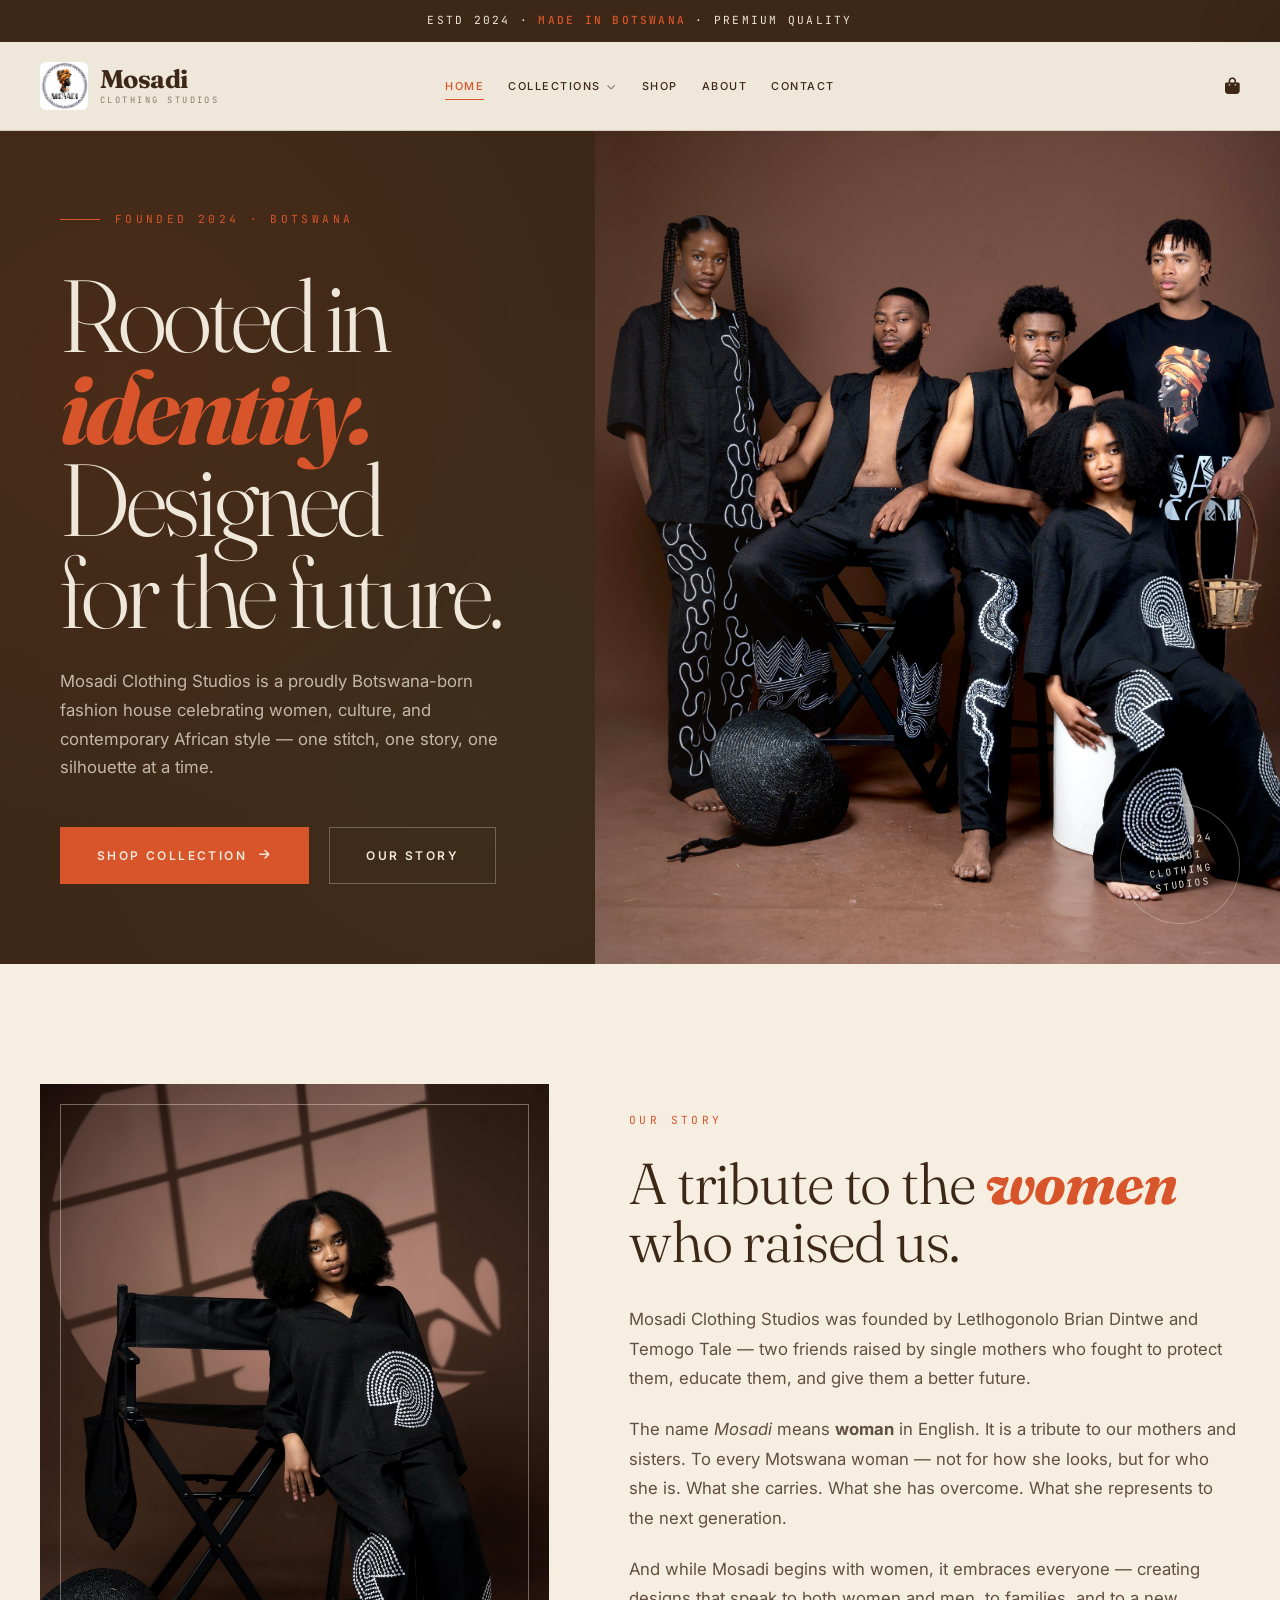
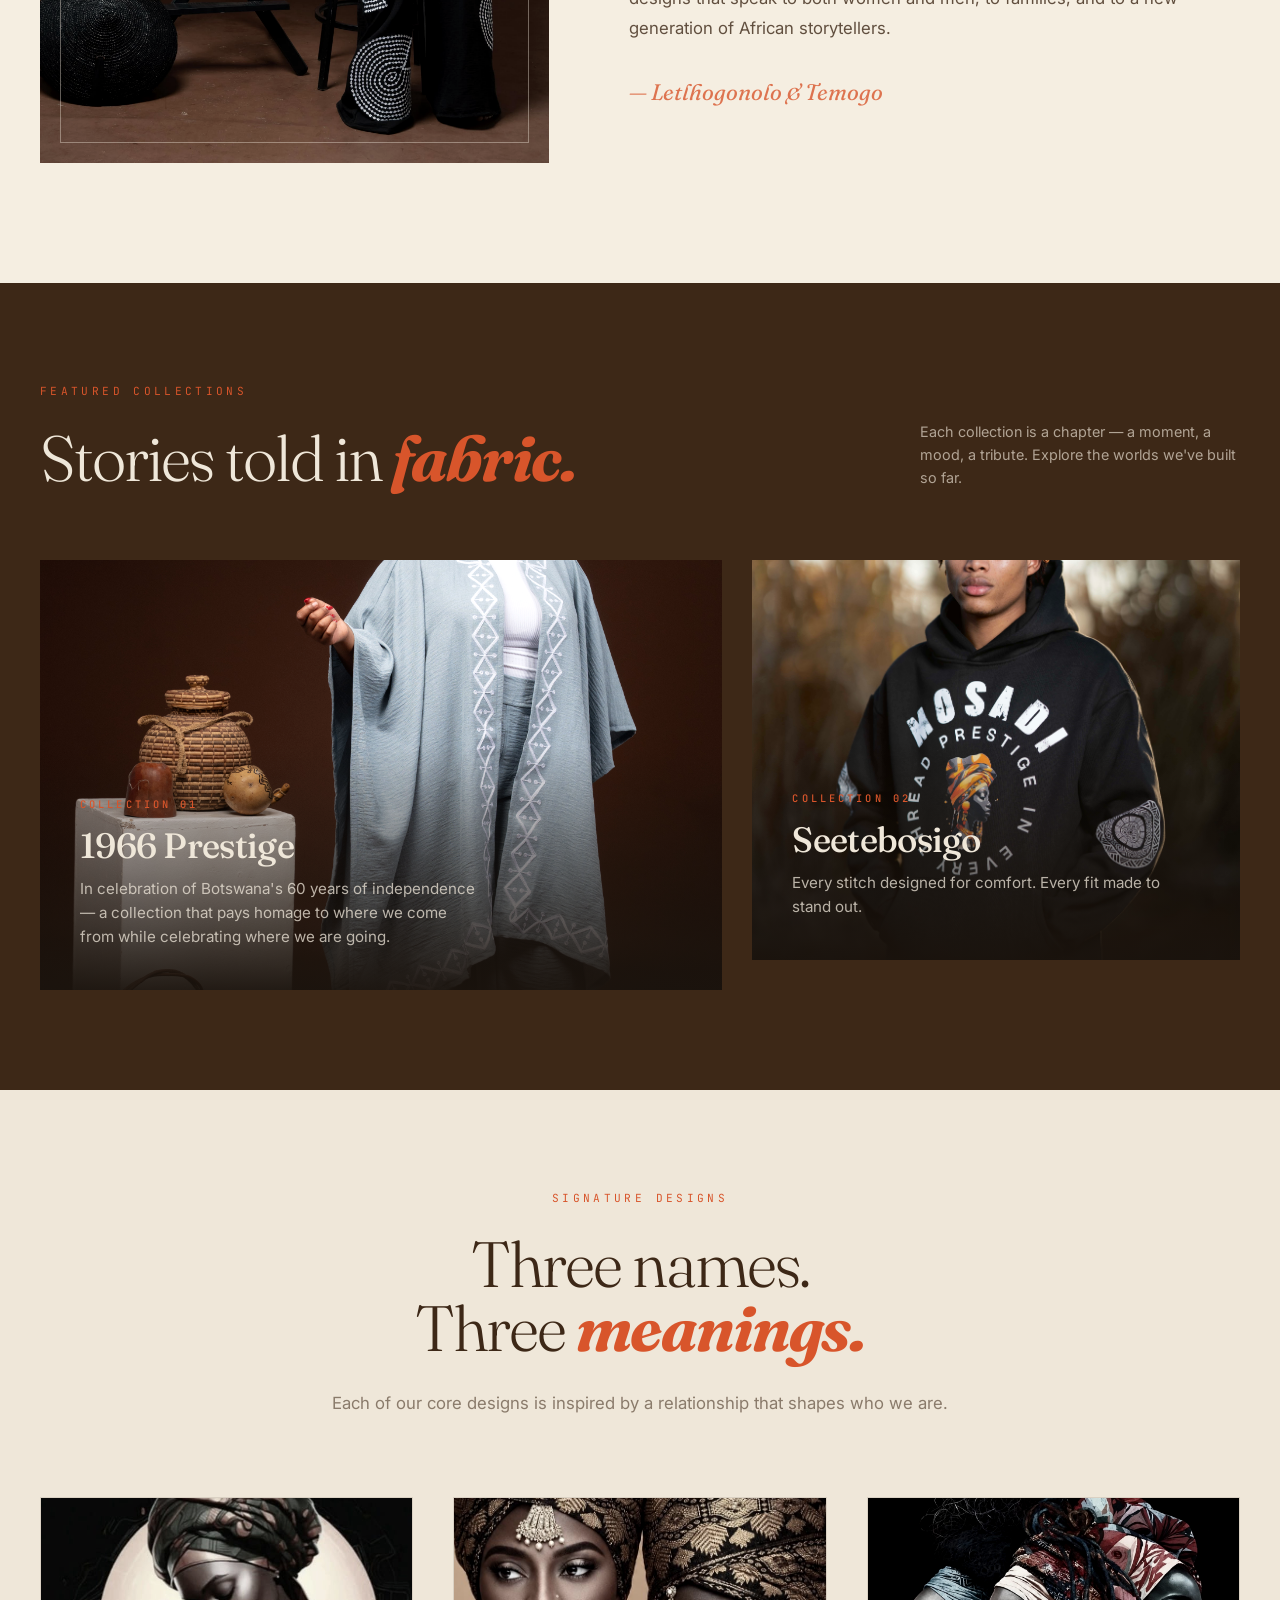
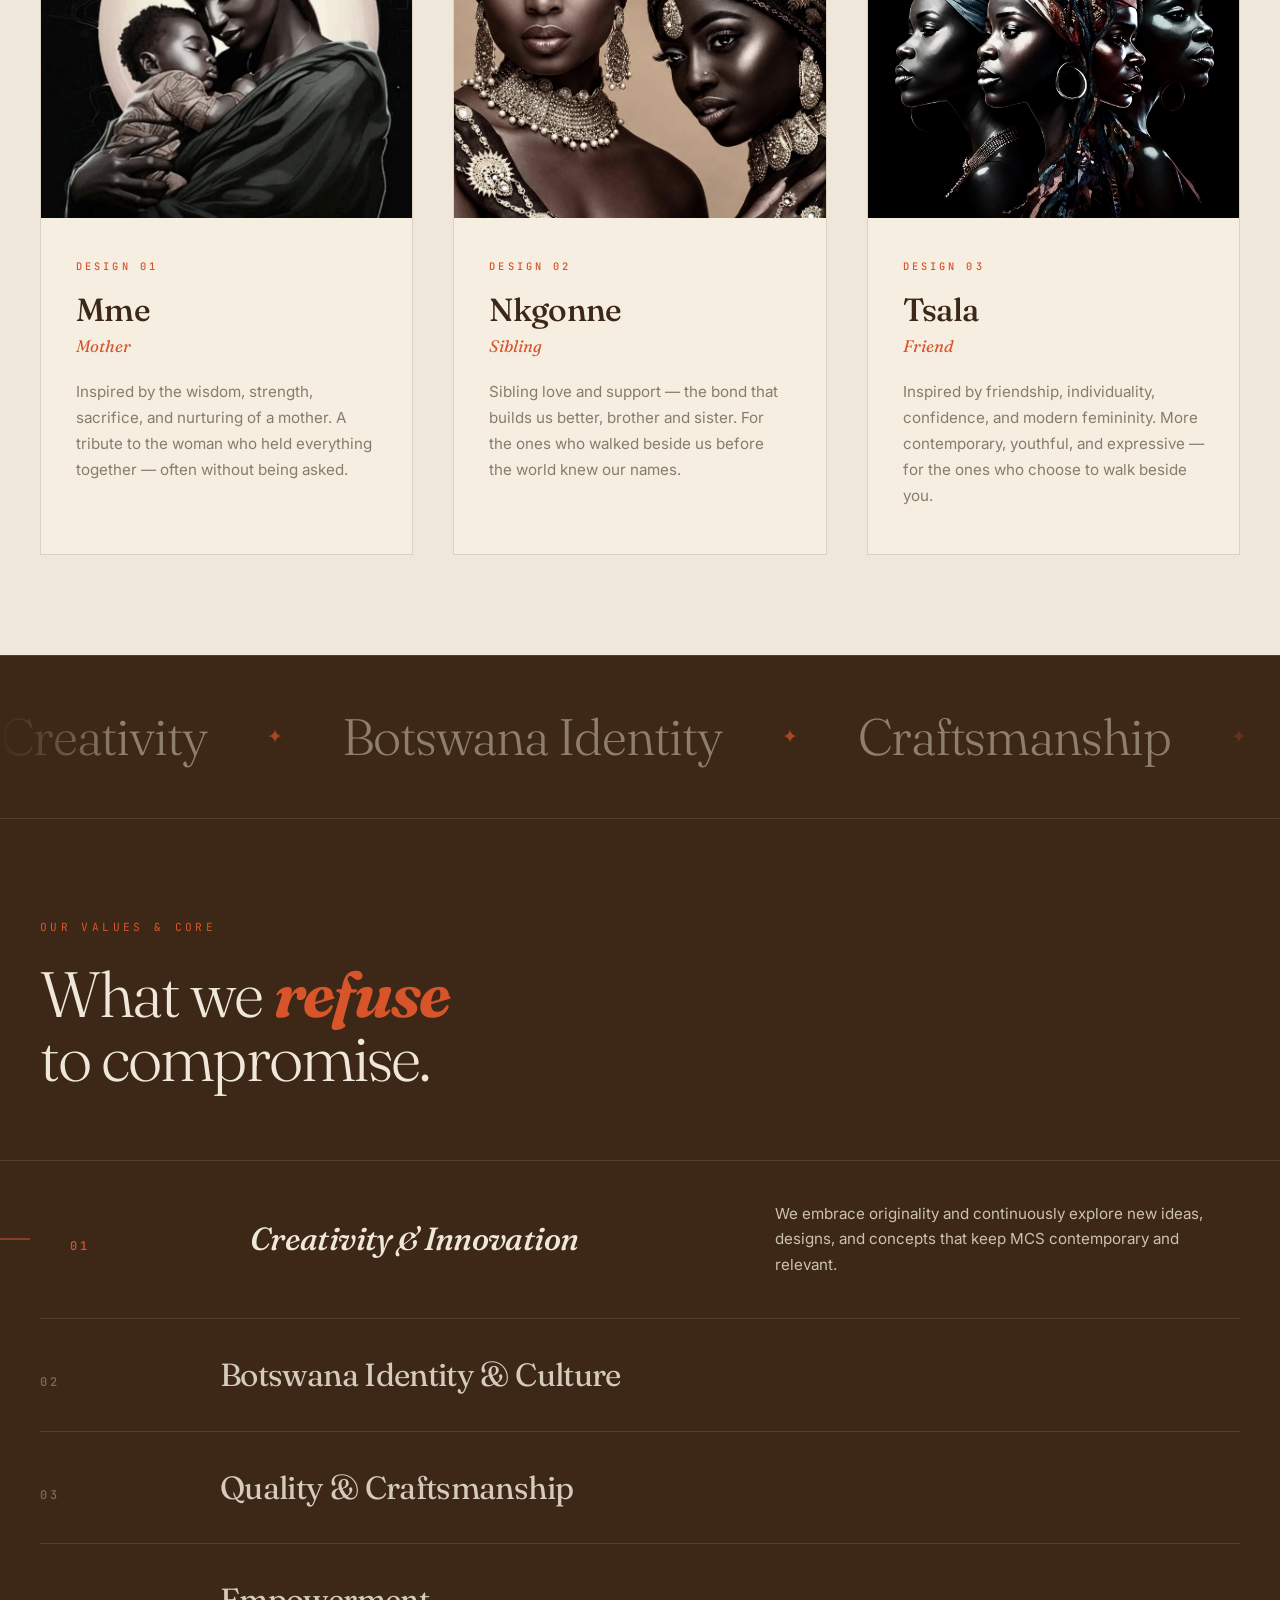
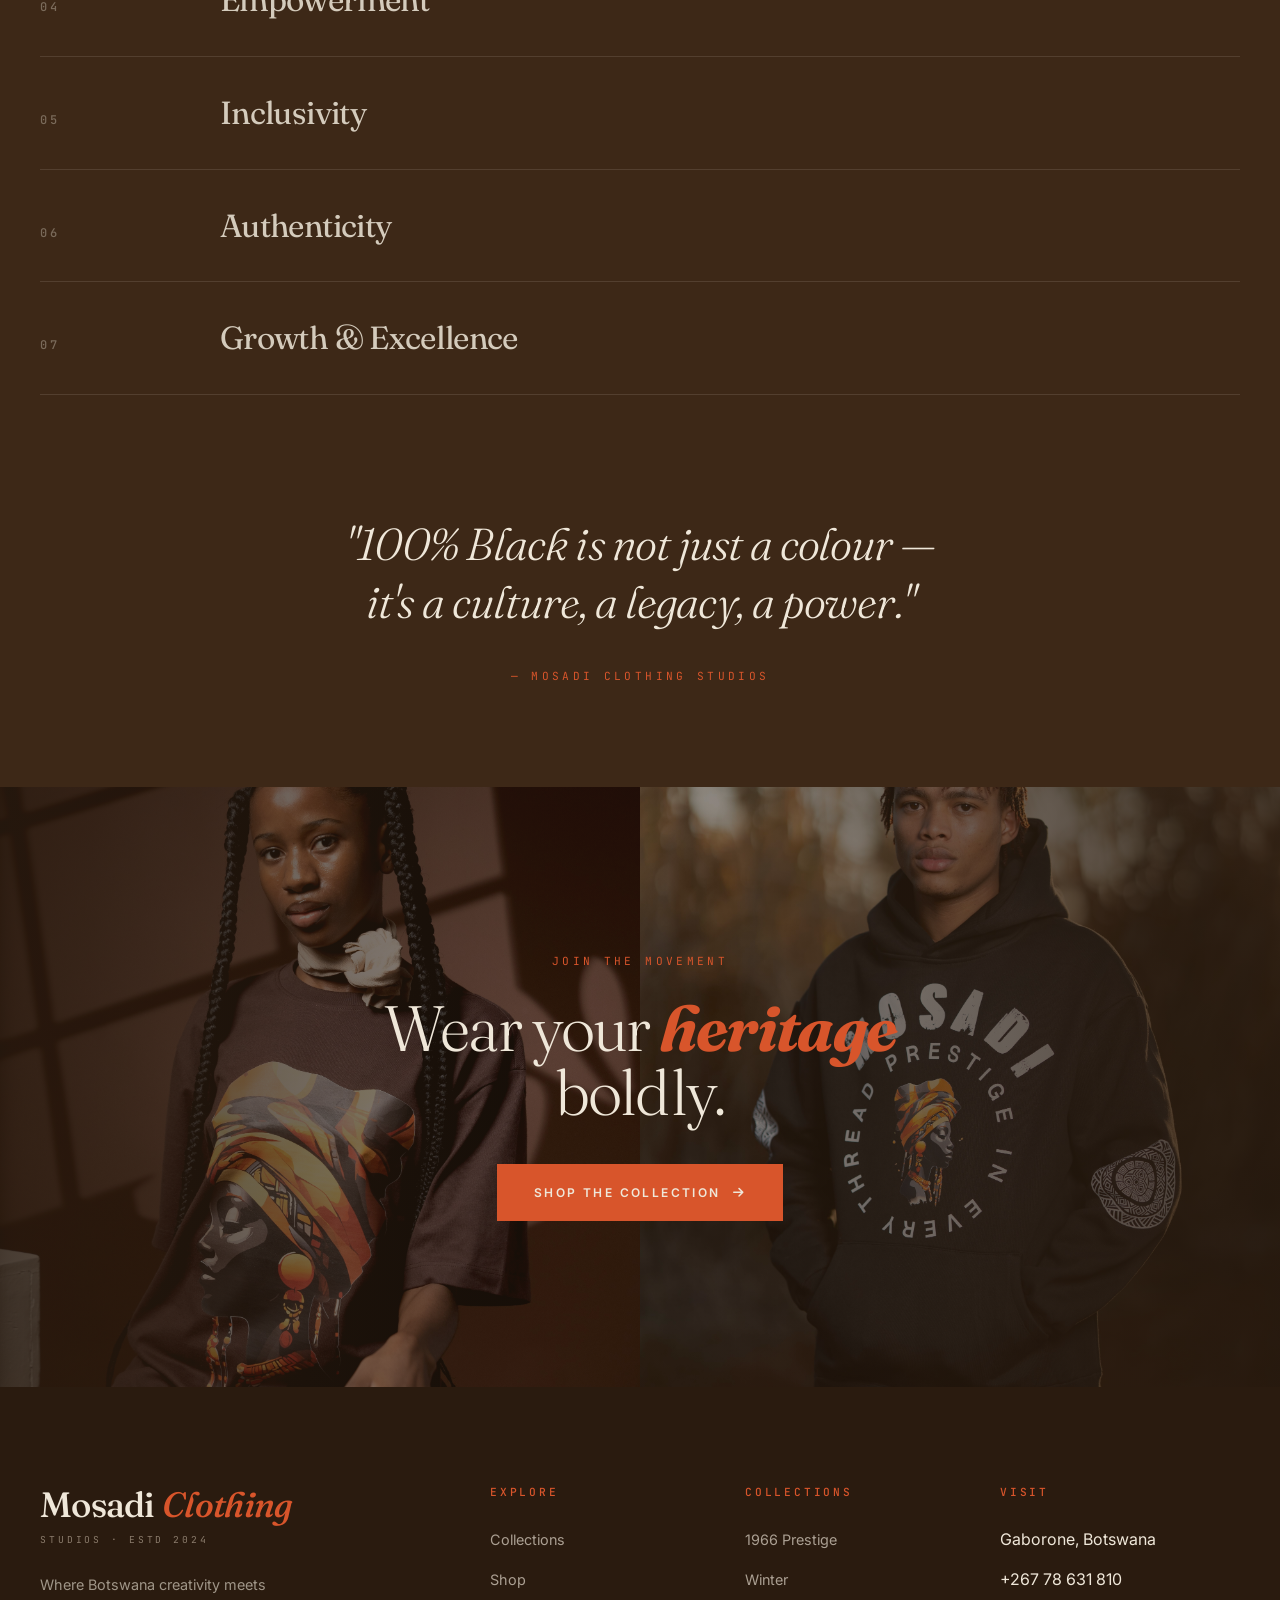
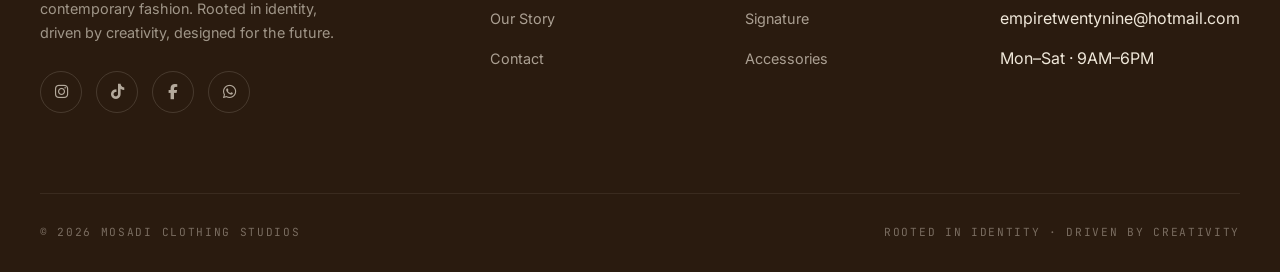
==== commit a3e27bb7: "Update index.html" ====
--- a/index.html
+++ b/index.html
@@ -16,7 +16,7 @@
     <header>
         <div class="container nav-container">
            <a href="index.html" class="logo">
-                <img src="((Upload-from-mobile-1792503243)603AEE9B-3267-40AD-9421-F3F1CFA5DAF8.jpeg" alt="Mosadi Clothing Studios" class="logo-mark">
+                <img src="(Upload-from-mobile-1792503243)603AEE9B-3267-40AD-9421-F3F1CFA5DAF8.jpeg" alt="Mosadi Clothing Studios" class="logo-mark">
                 <div class="logo-text">
                     <div class="logo-name">Mosadi</div>
                     <div class="logo-sub">CLOTHING STUDIOS</div>
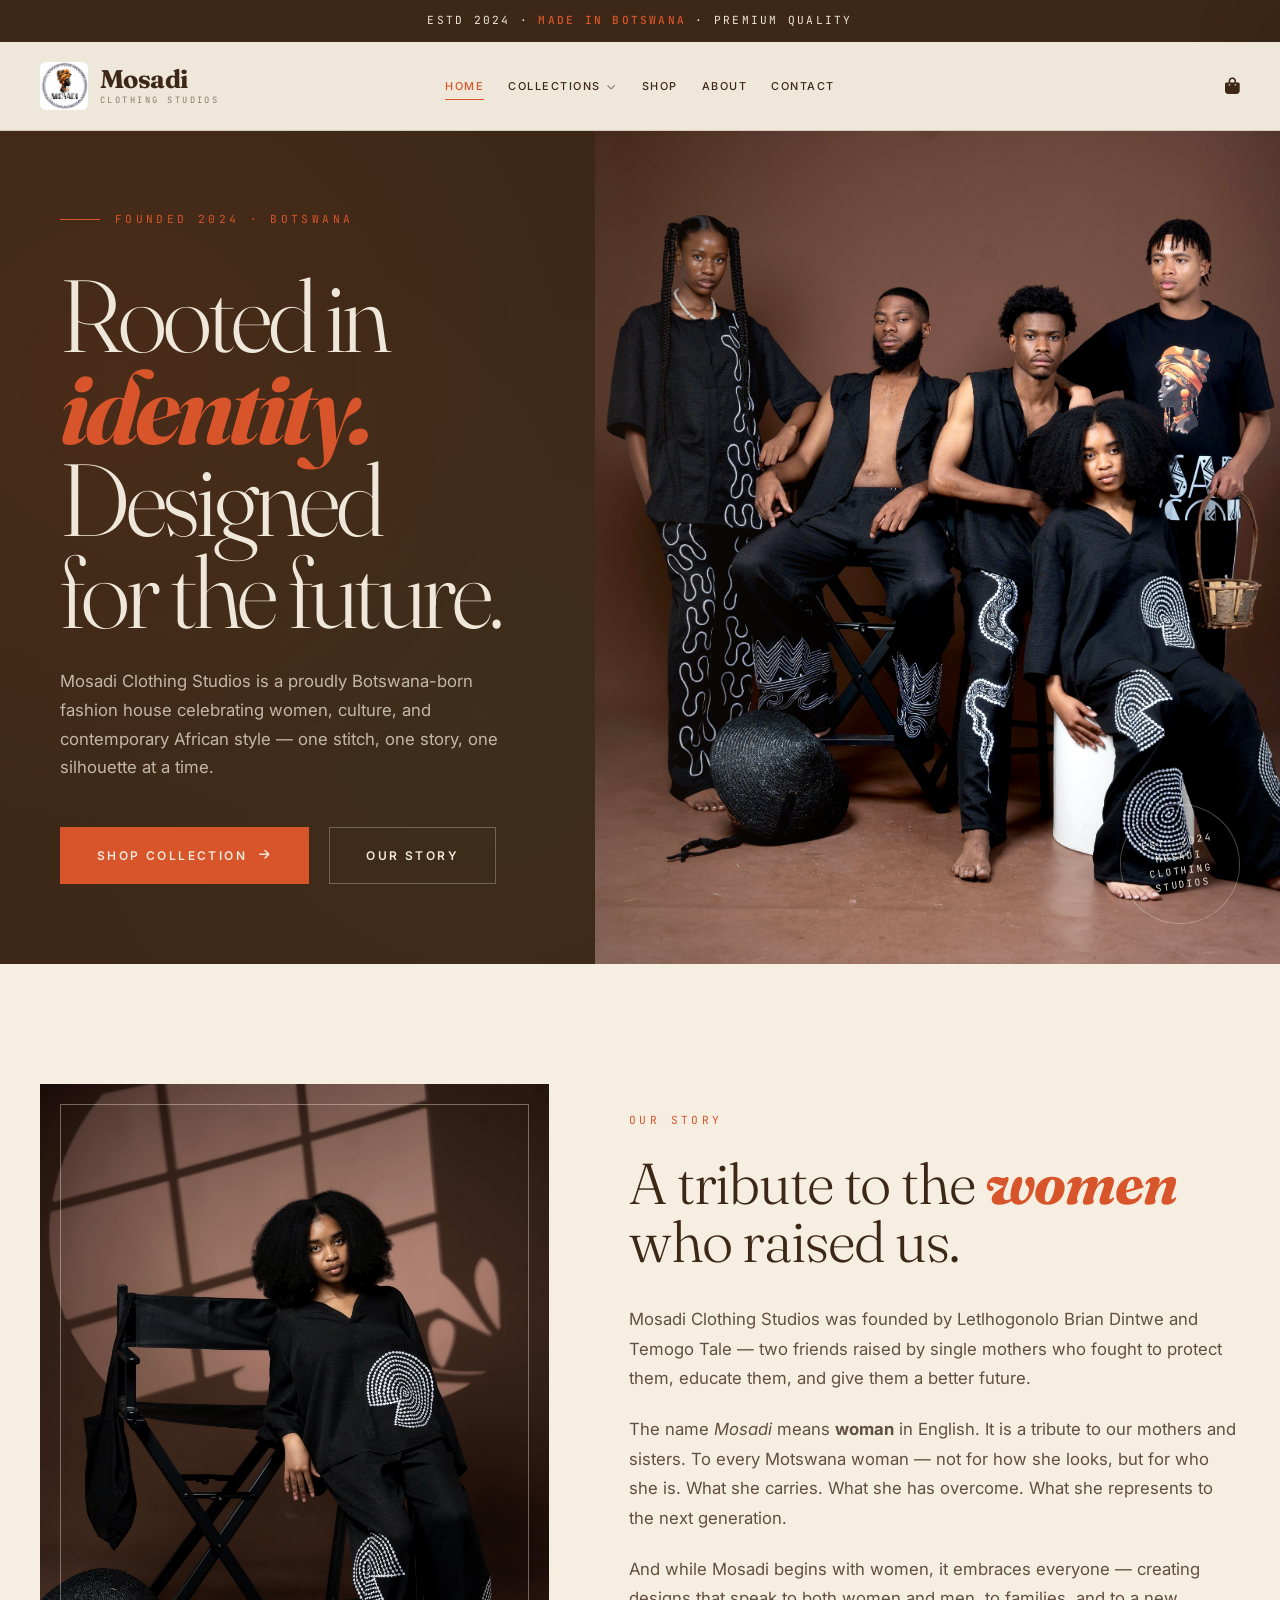
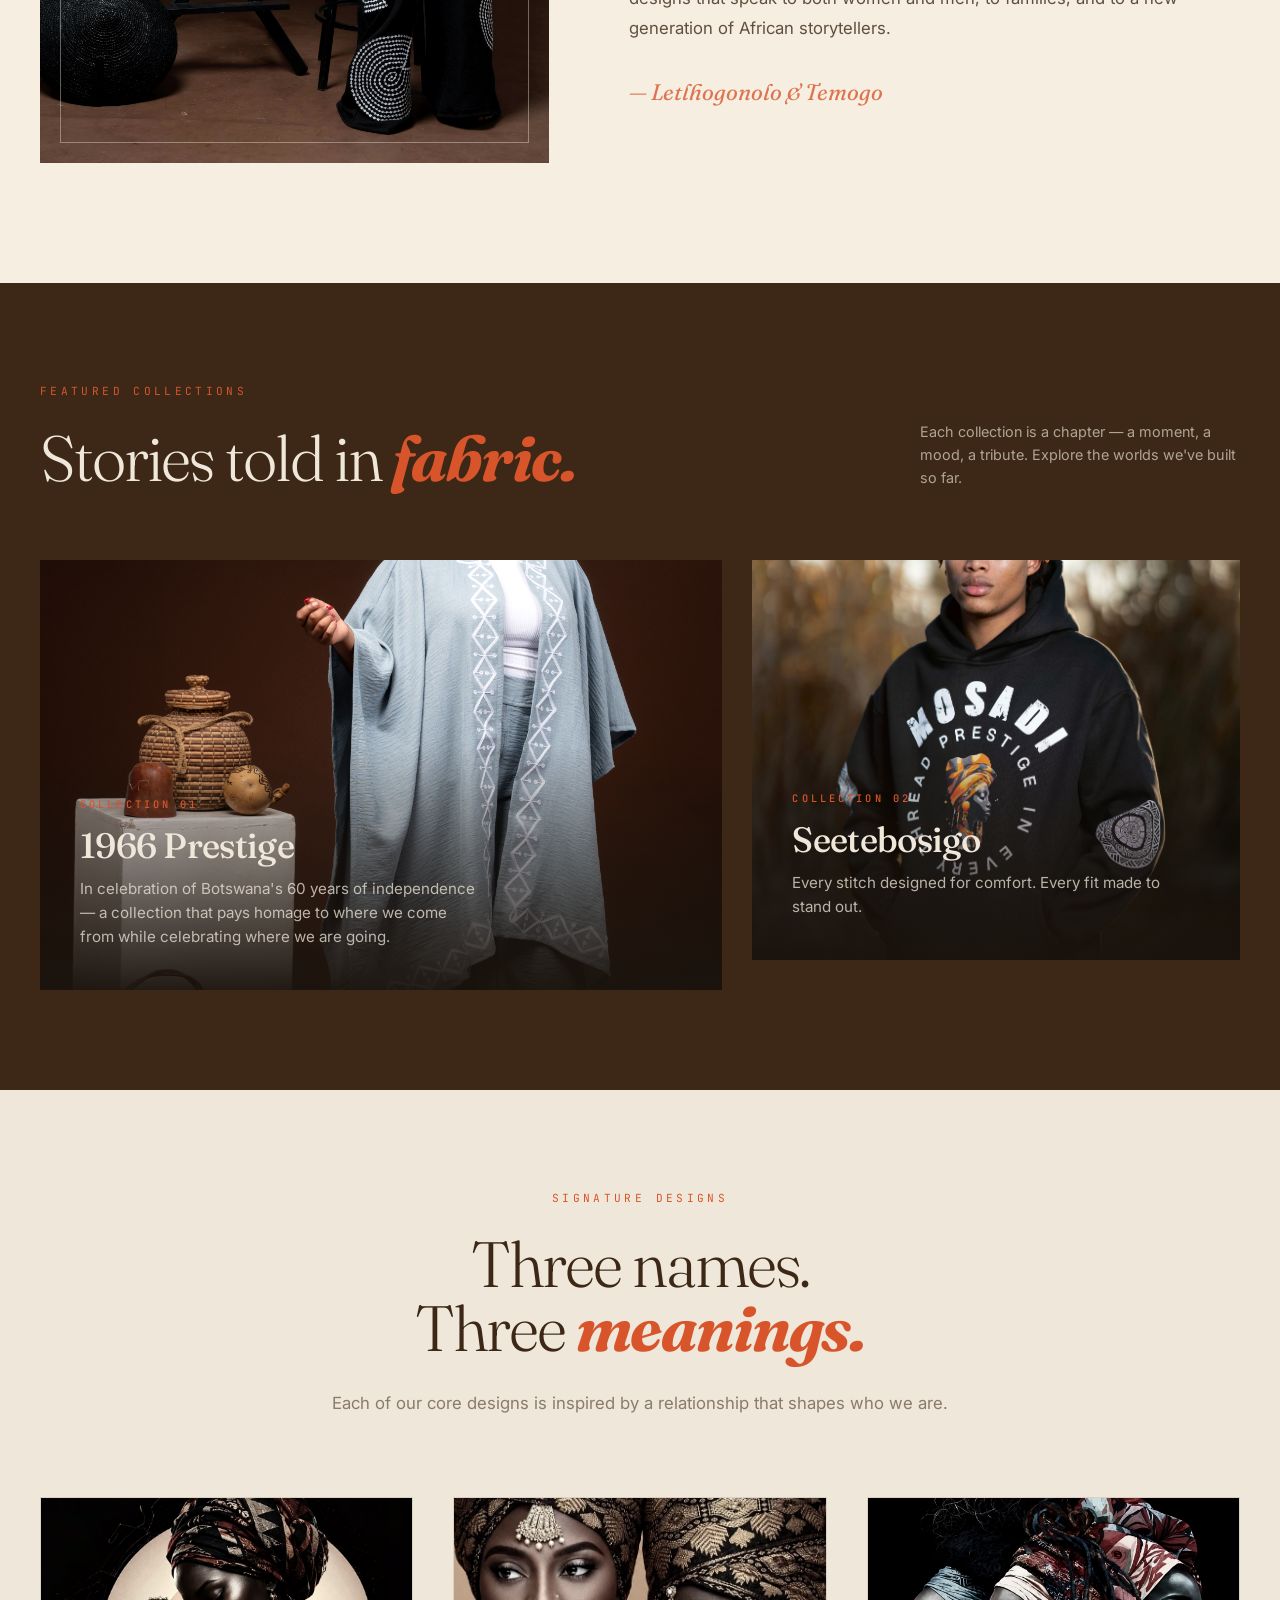
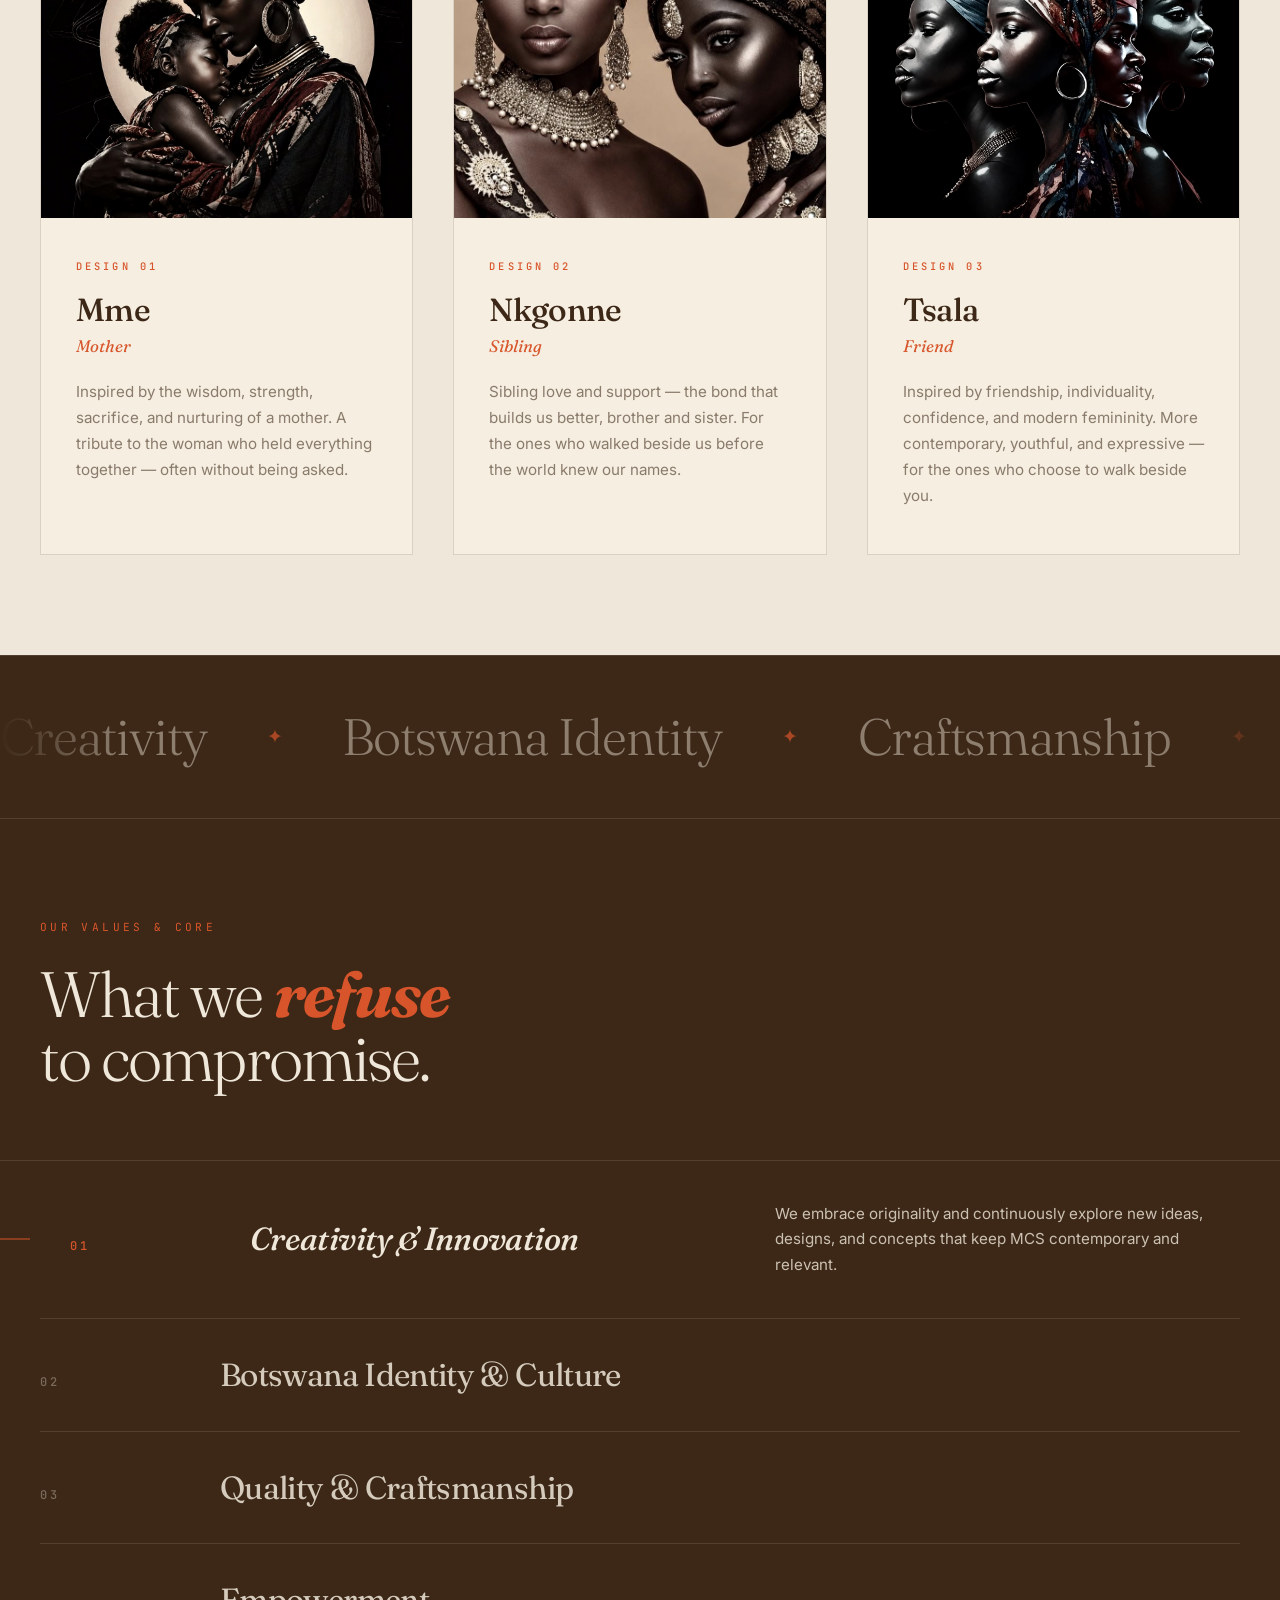
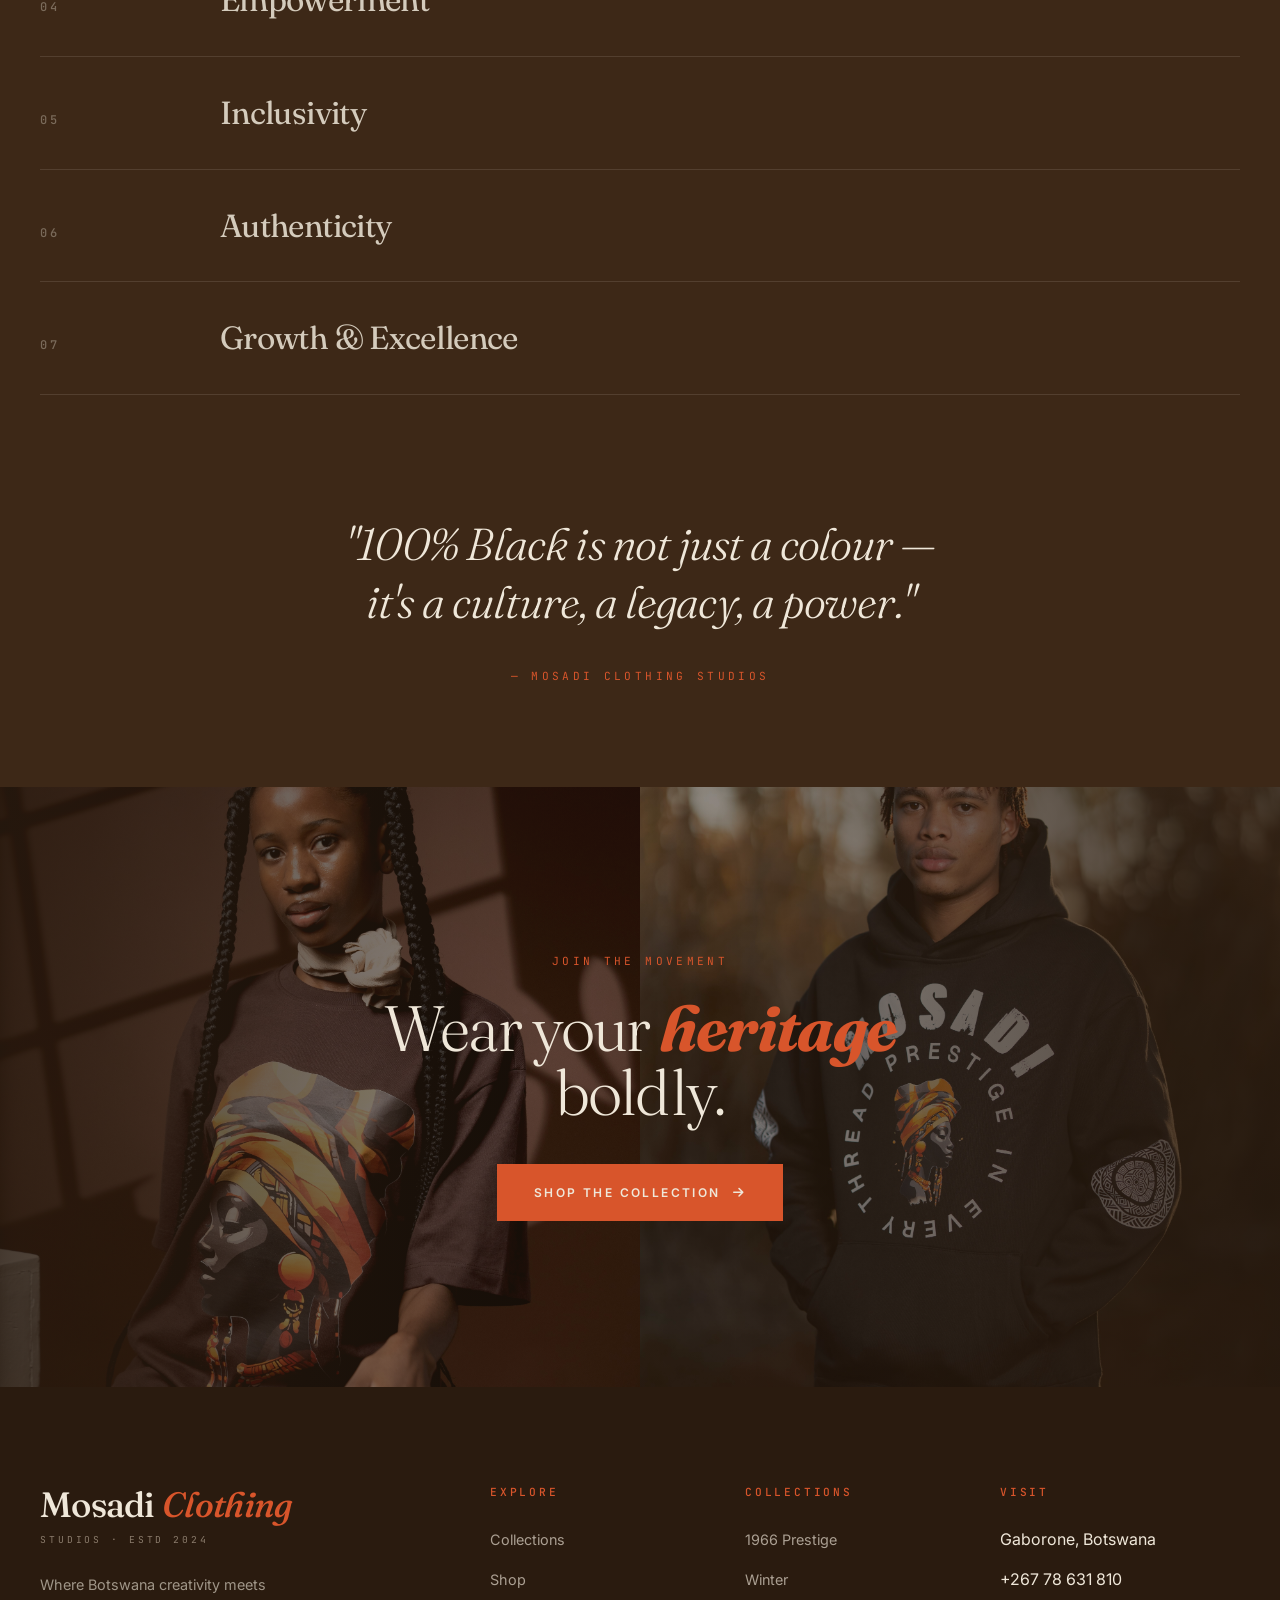
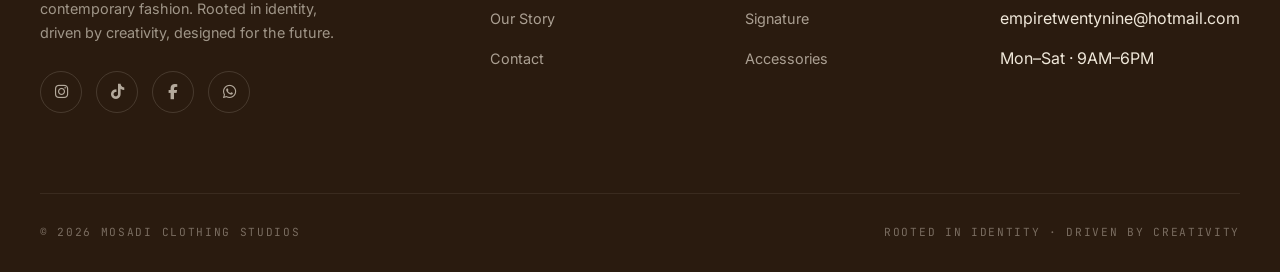
==== commit e260b817: "Change background image for meaning card Updated the background image URL for a meaning card." ====
--- a/index.html
+++ b/index.html
@@ -138,7 +138,7 @@
                     <!-- Card 1 -->
                     <div class="meaning-card">
                         <!-- Corrected class name AND background image URL -->
-                        <div class="meaning-img" style="background-image: url('2F5FD7F6-7250-4228-A38E-E7C939C89A32.jpeg');"></div>
+                        <div class="meaning-img" style="background-image: url('WhatsApp Image 2026-10-20 at 18.57.27.jpeg');"></div>
                         <div class="meaning-content">
                             <span class="meaning-num">DESIGN 01</span>
                             <h3>Mme</h3>
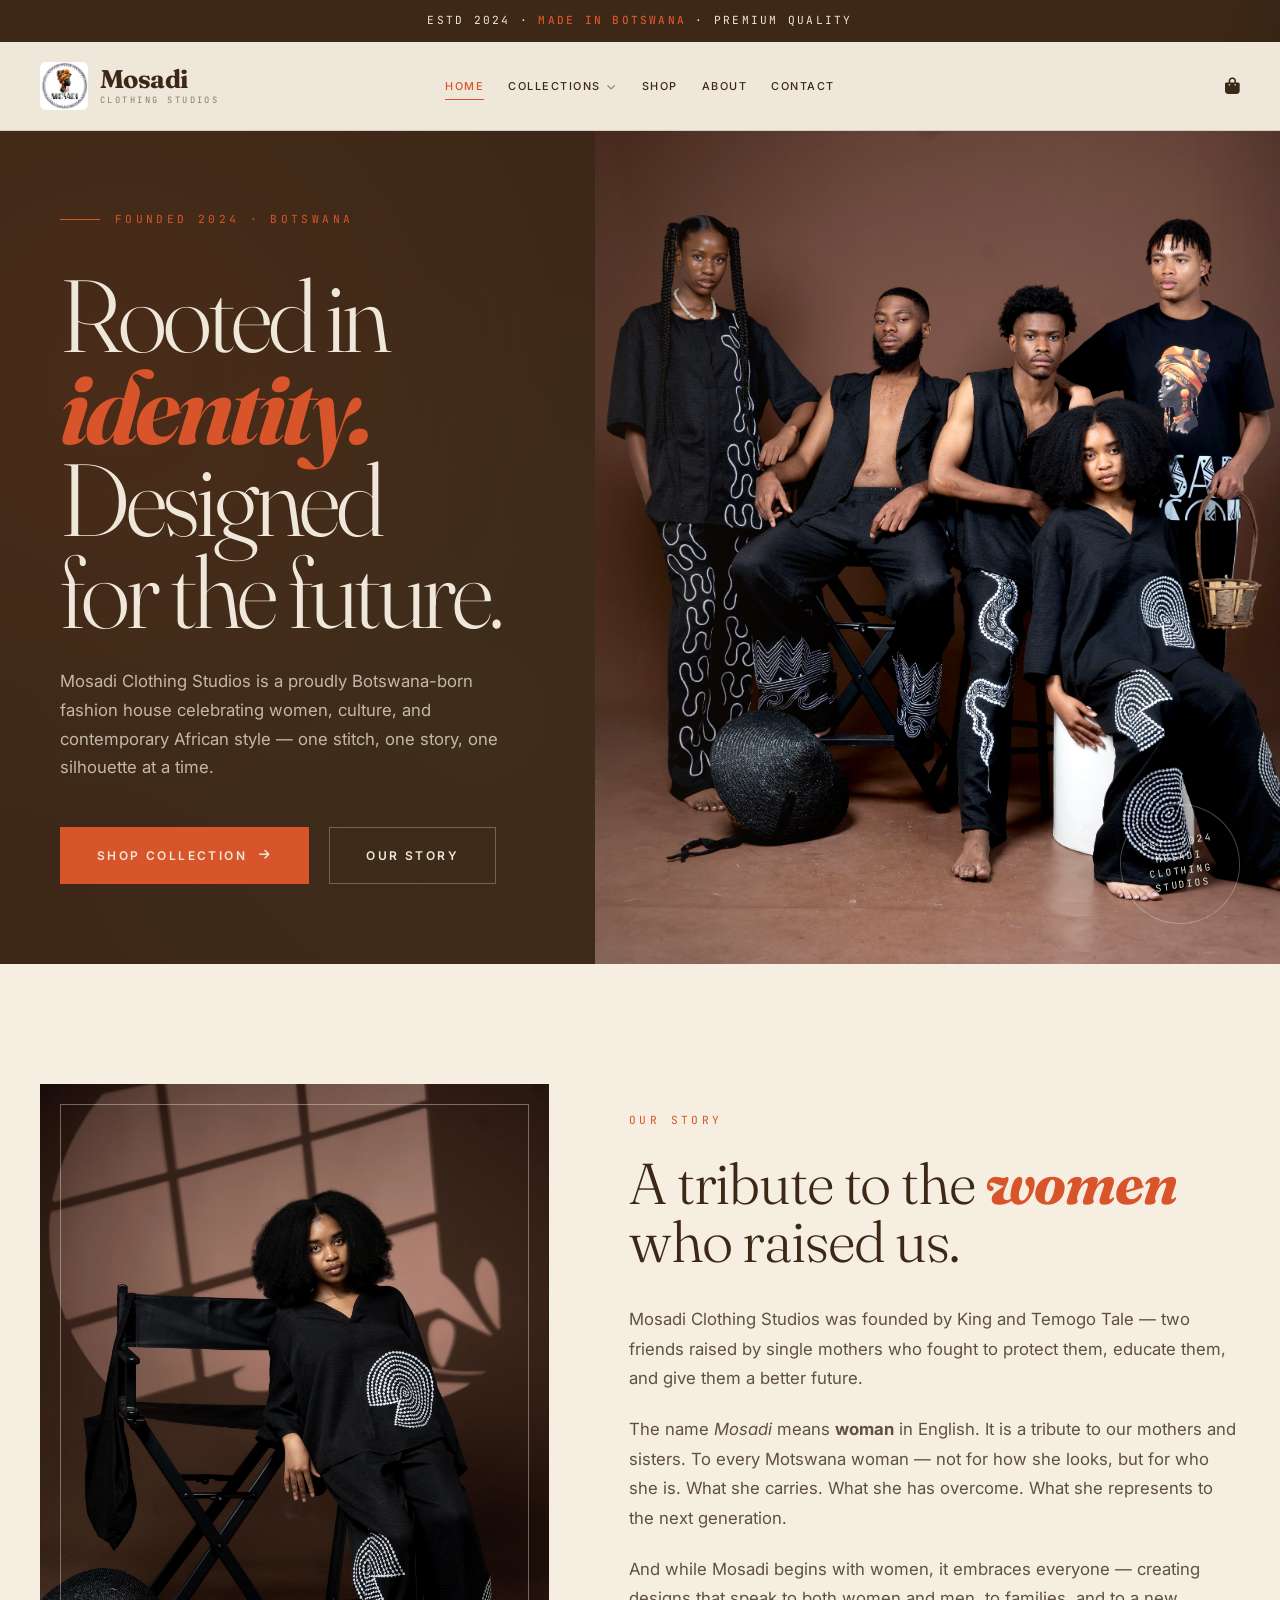
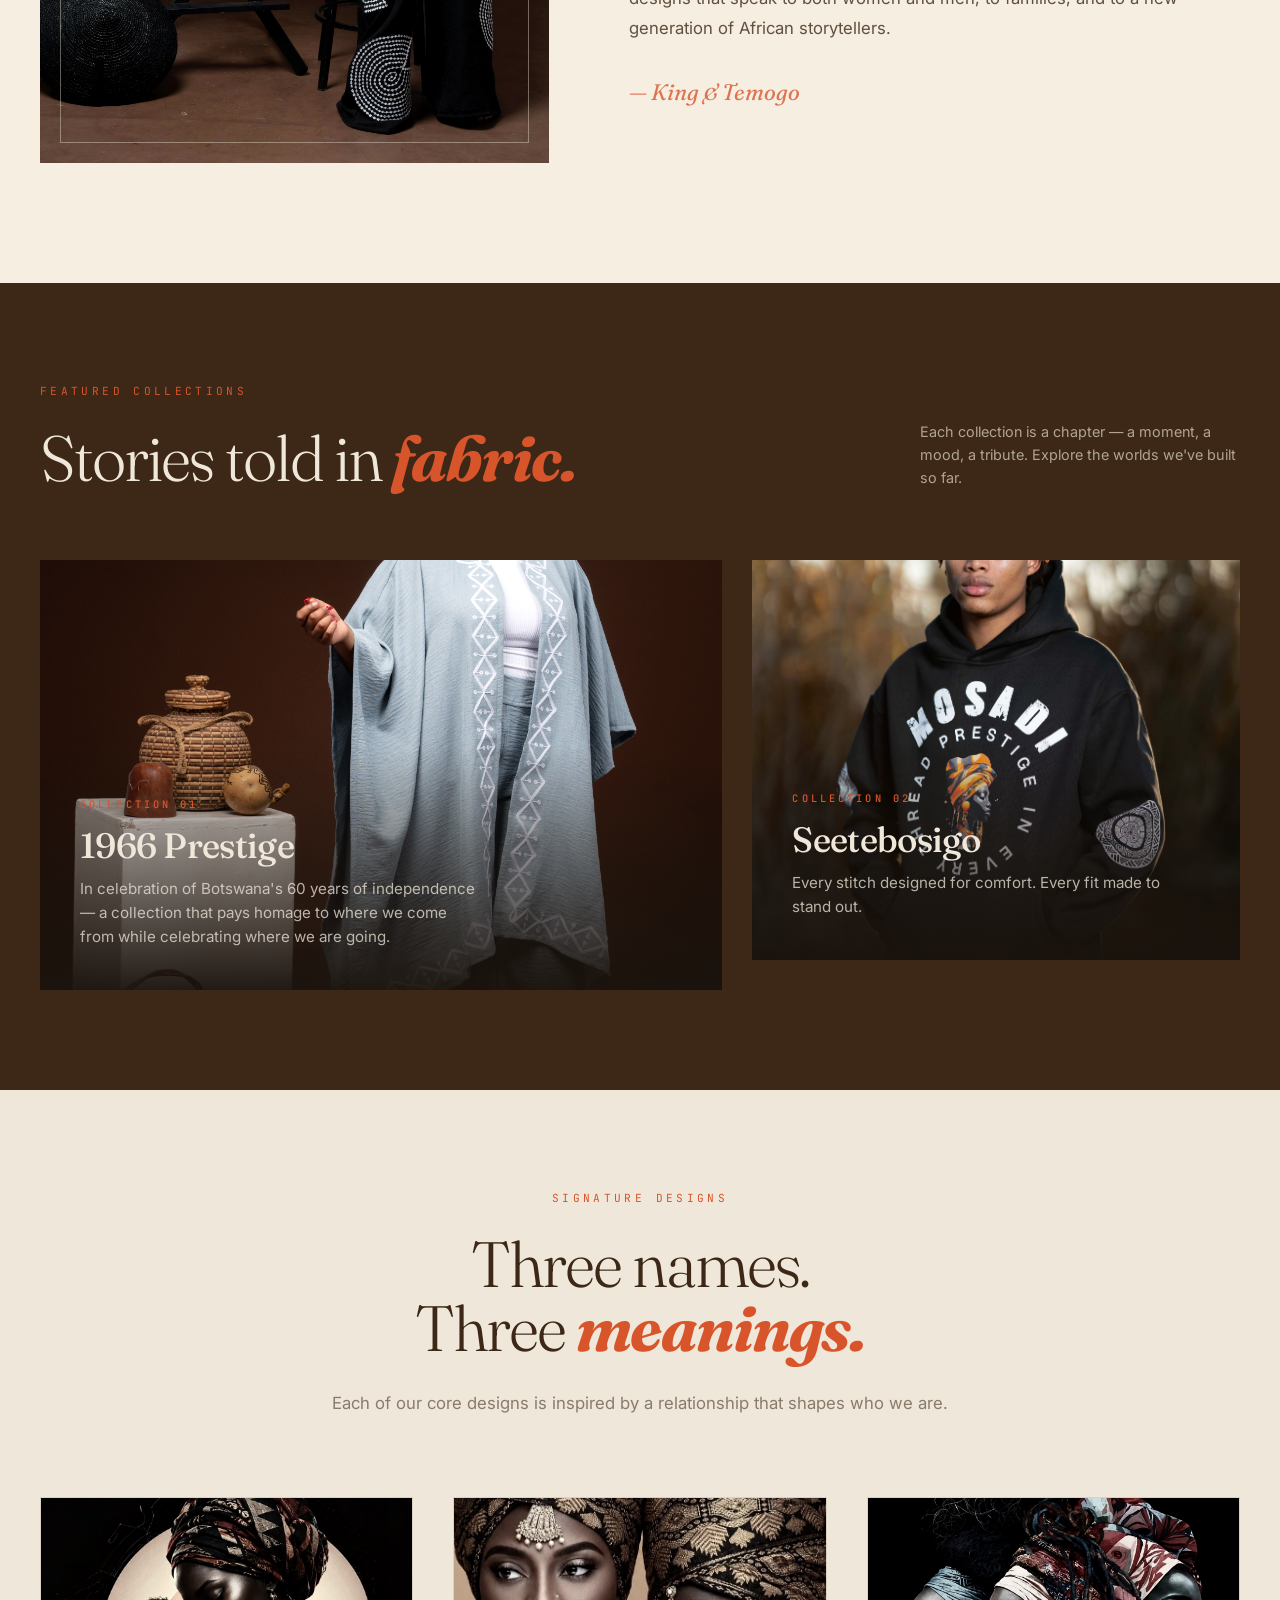
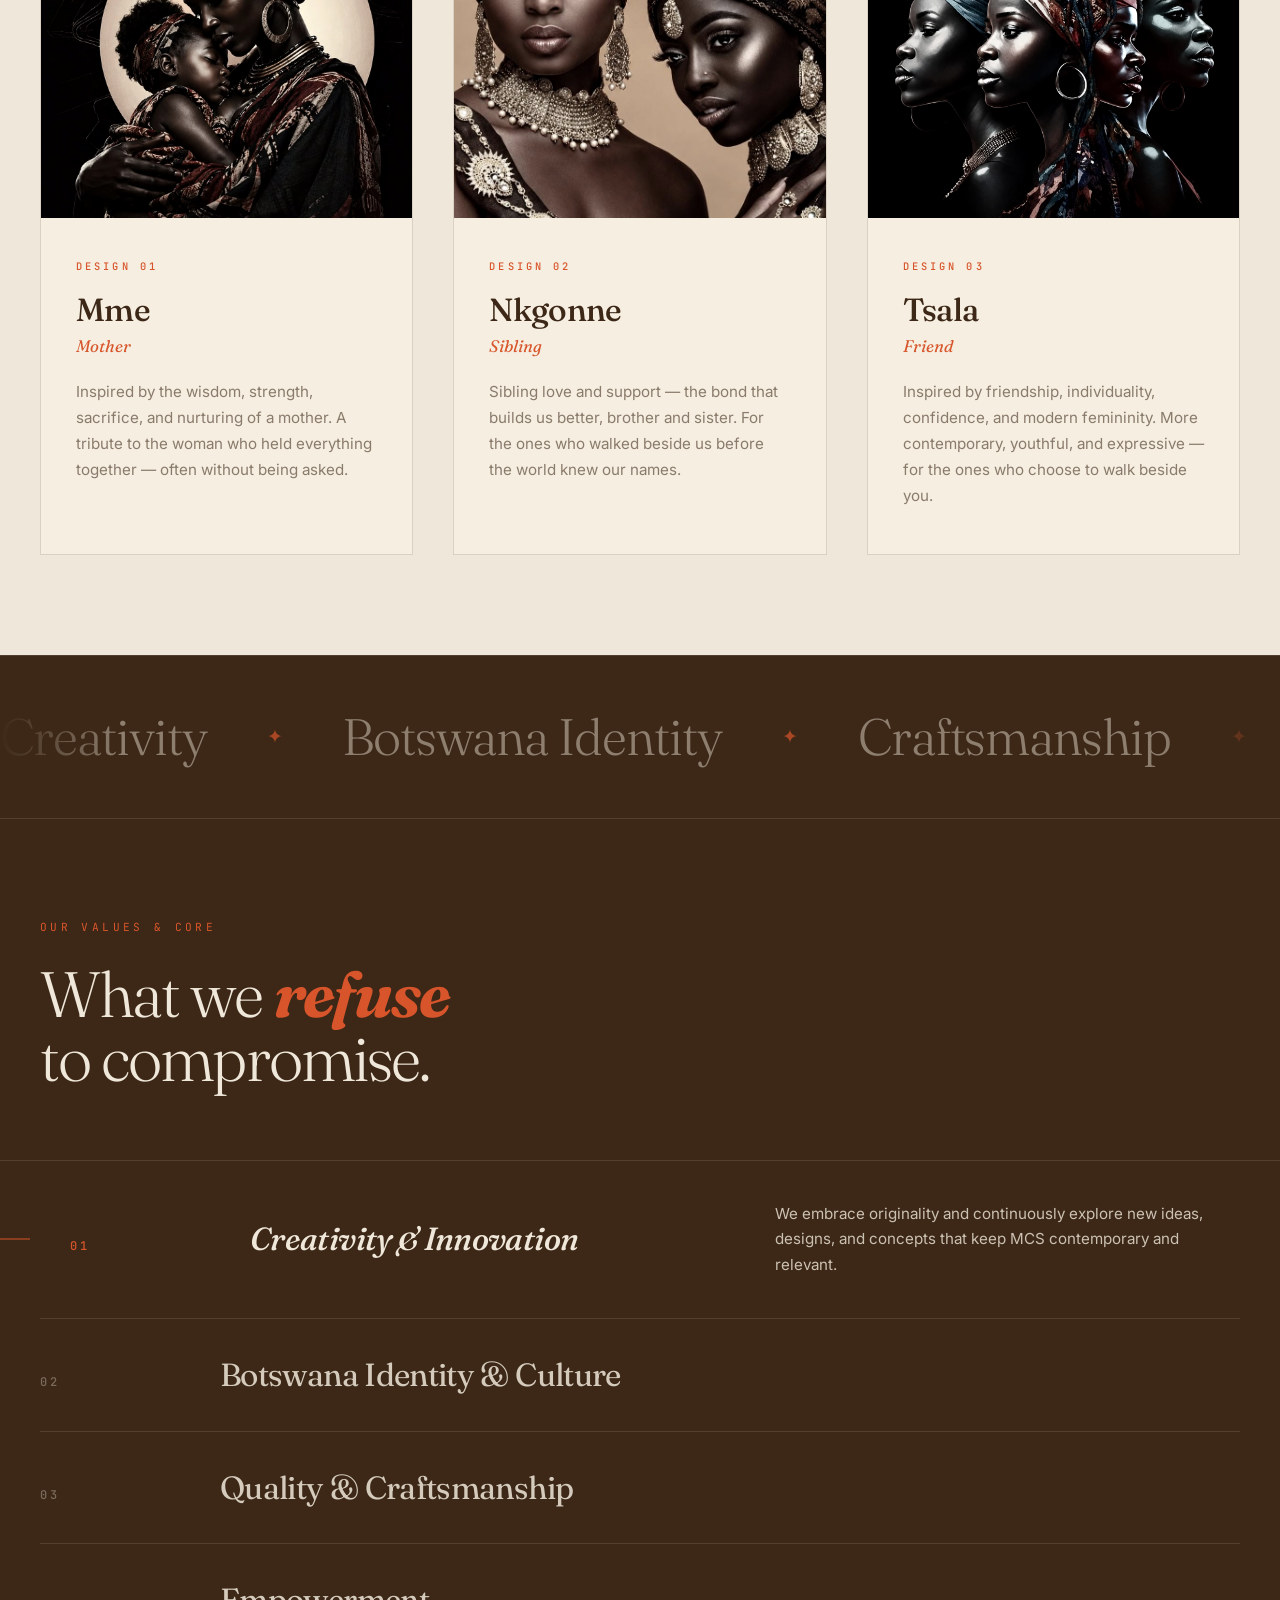
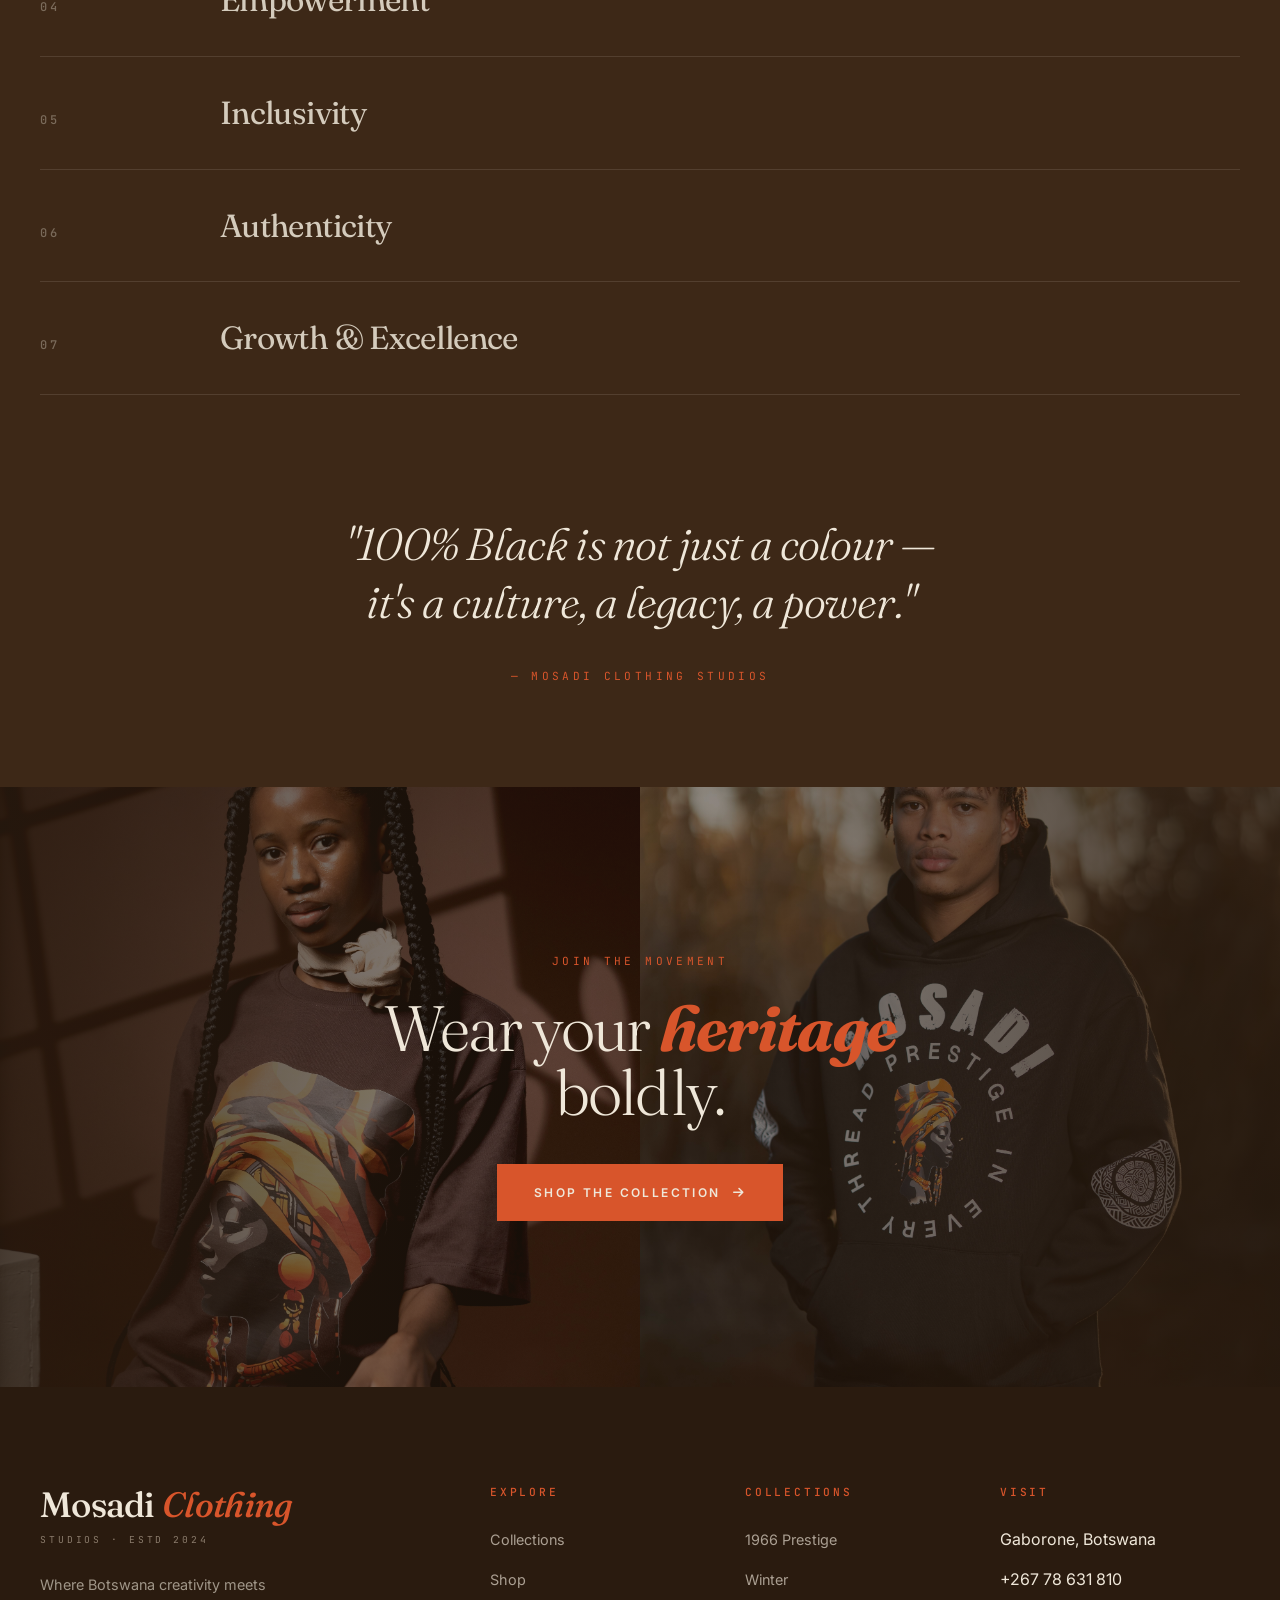
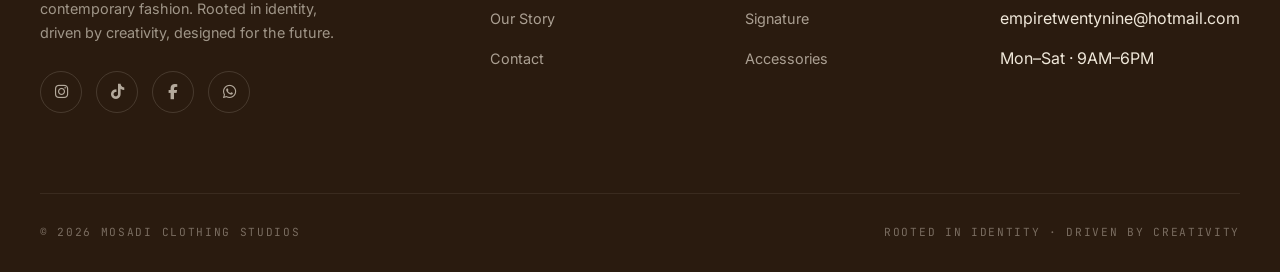
==== commit 3f97fd1c: "Update index.html" ====
--- a/index.html
+++ b/index.html
@@ -85,10 +85,10 @@
                 <div class="story-text">
                     <span class="section-label">Our Story</span>
                     <h2>A tribute to the <em>women</em> who raised us.</h2>
-                    <p>Mosadi Clothing Studios was founded by Letlhogonolo Brian Dintwe and Temogo Tale — two friends raised by single mothers who fought to protect them, educate them, and give them a better future.</p>
+                    <p>Mosadi Clothing Studios was founded by King and Temogo Tale — two friends raised by single mothers who fought to protect them, educate them, and give them a better future.</p>
                     <p>The name <em>Mosadi</em> means <strong>woman</strong> in English. It is a tribute to our mothers and sisters. To every Motswana woman — not for how she looks, but for who she is. What she carries. What she has overcome. What she represents to the next generation.</p>
                     <p>And while Mosadi begins with women, it embraces everyone — creating designs that speak to both women and men, to families, and to a new generation of African storytellers.</p>
-                    <p class="signature">— Letlhogonolo & Temogo</p>
+                    <p class="signature">— King & Temogo</p>
                 </div>
             </div>
         </section>
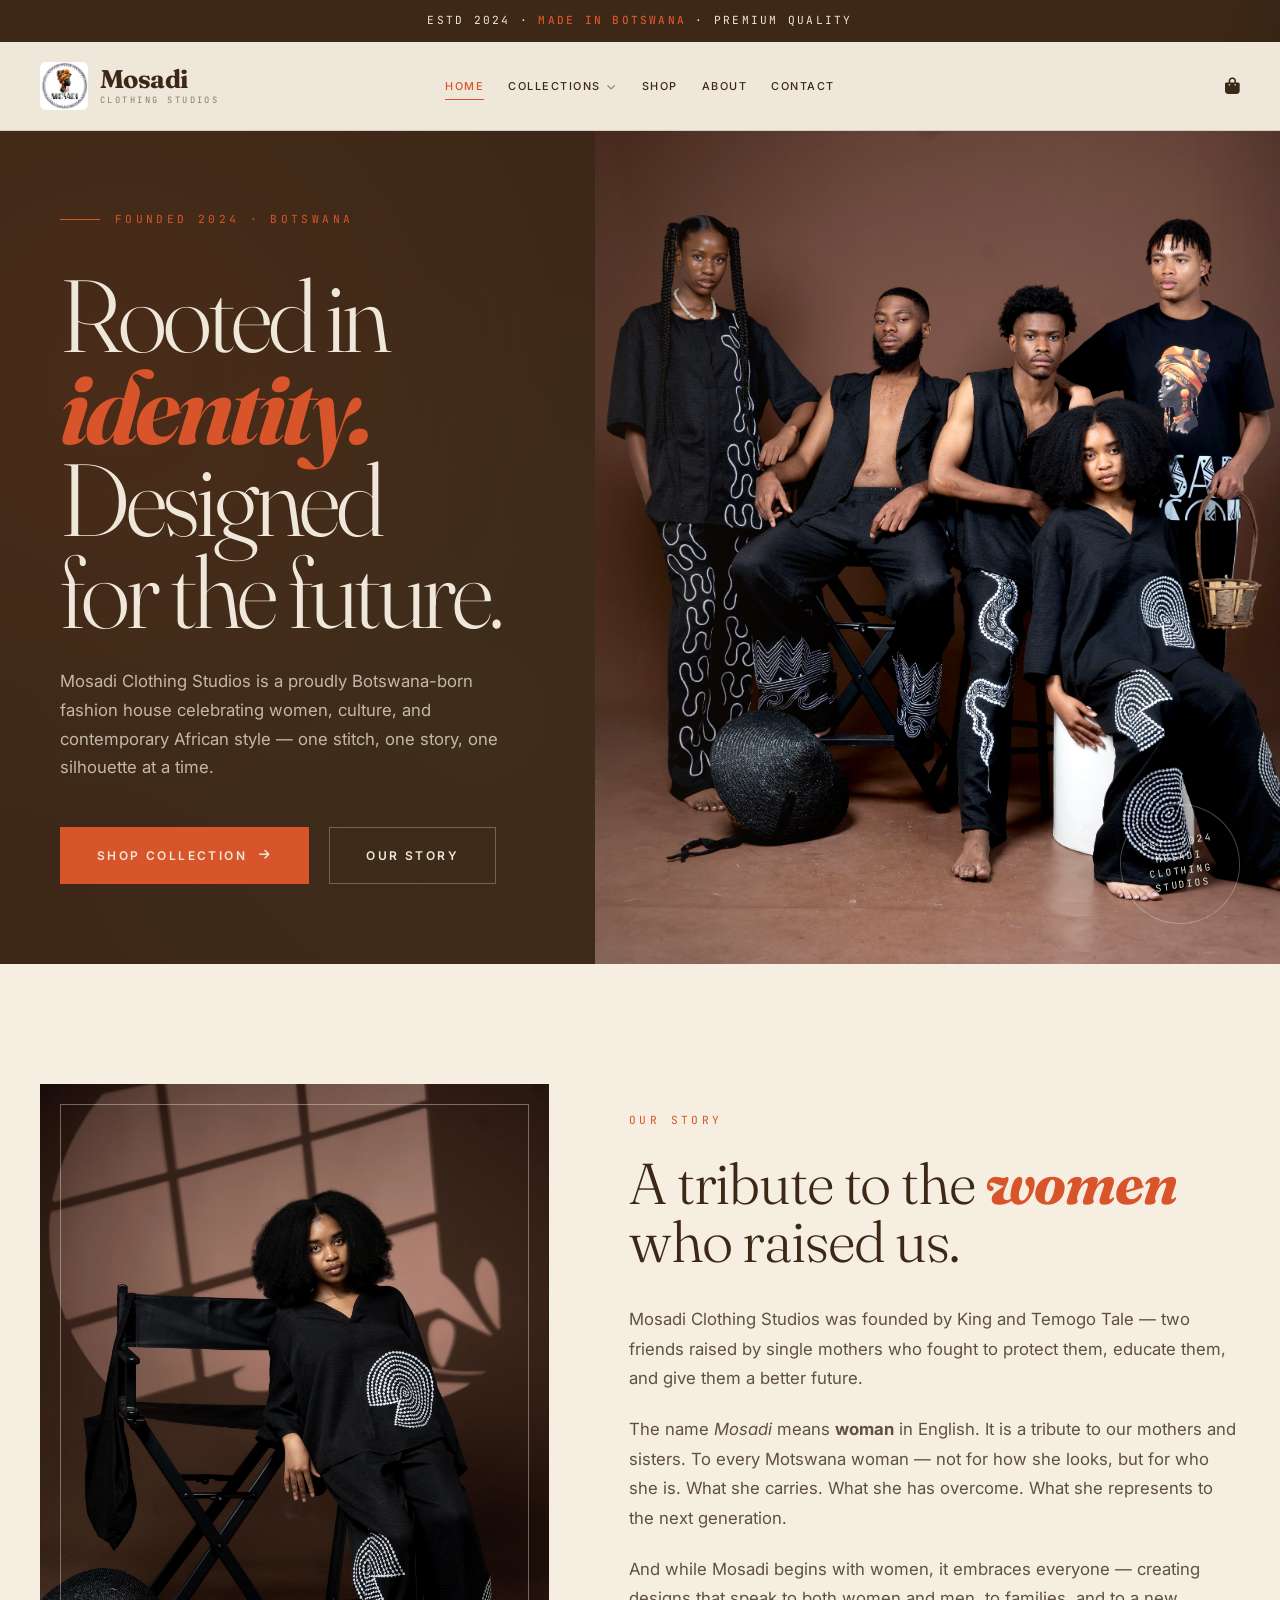
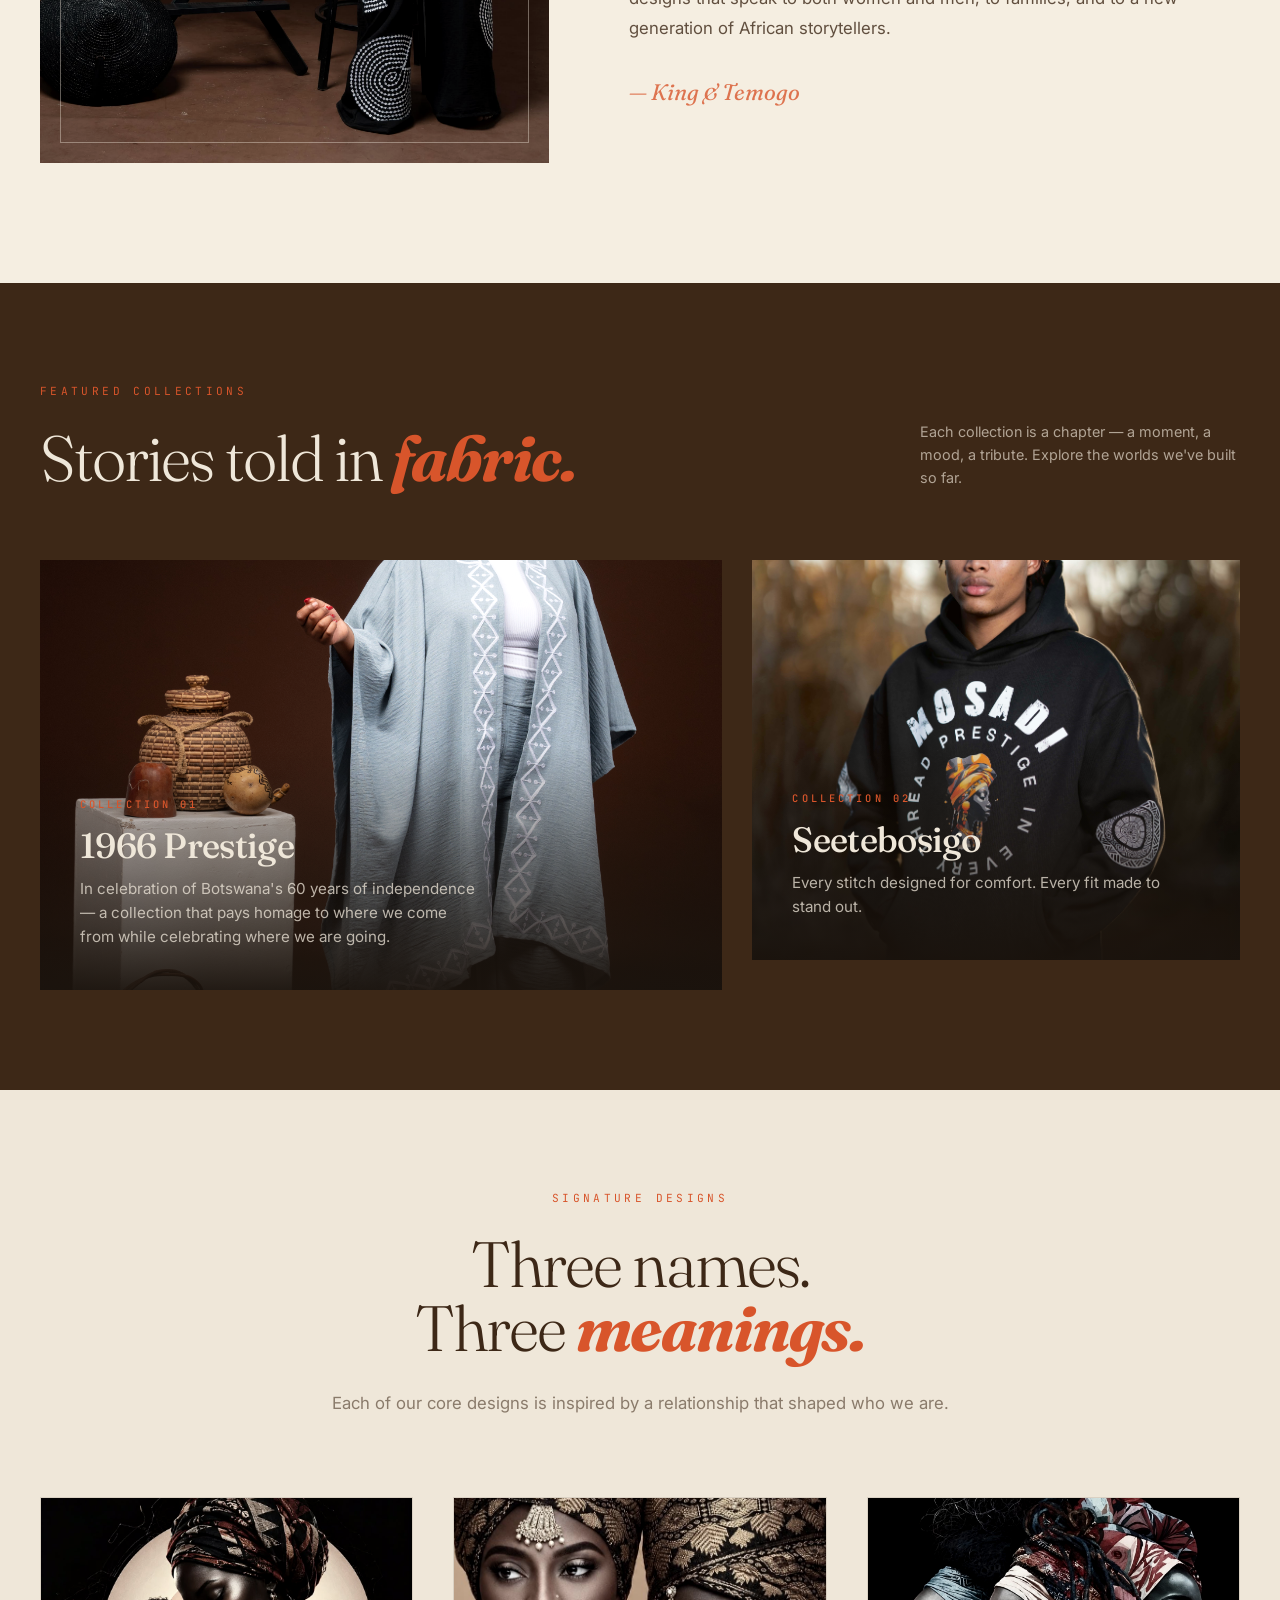
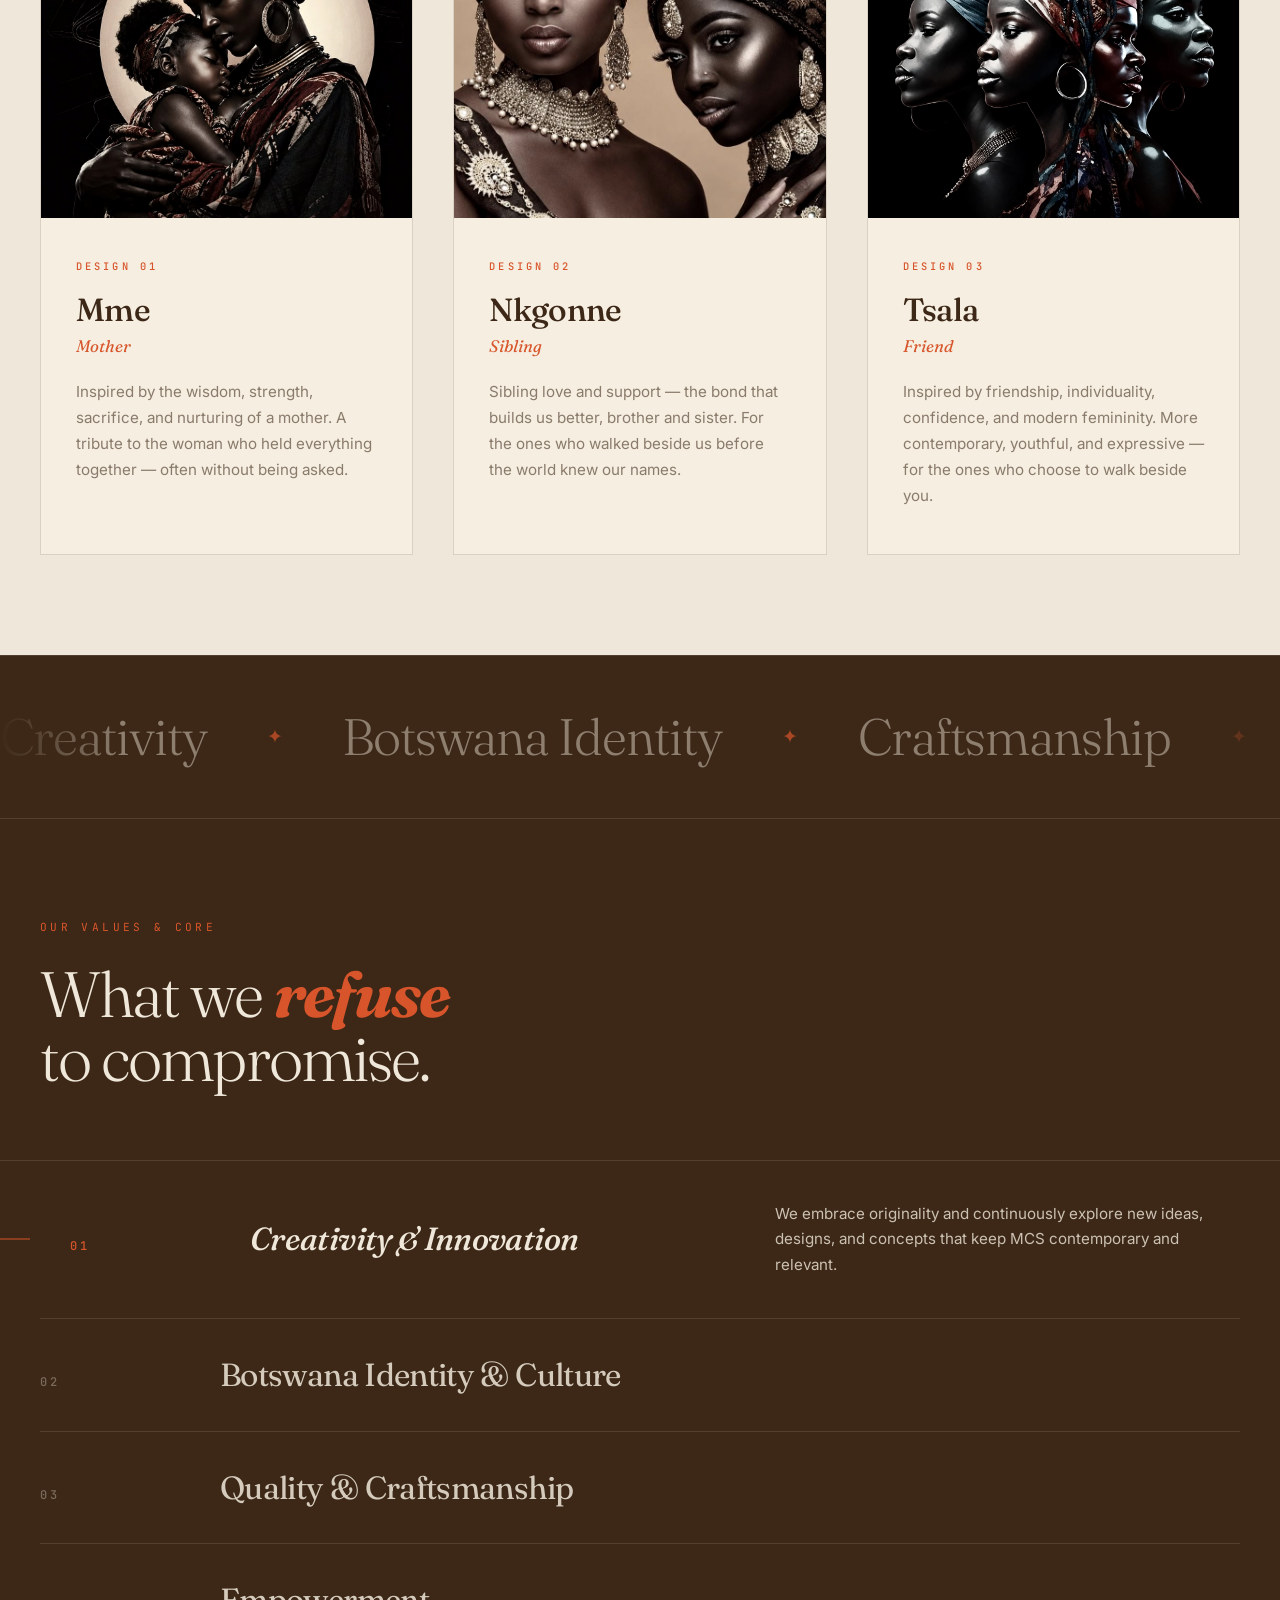
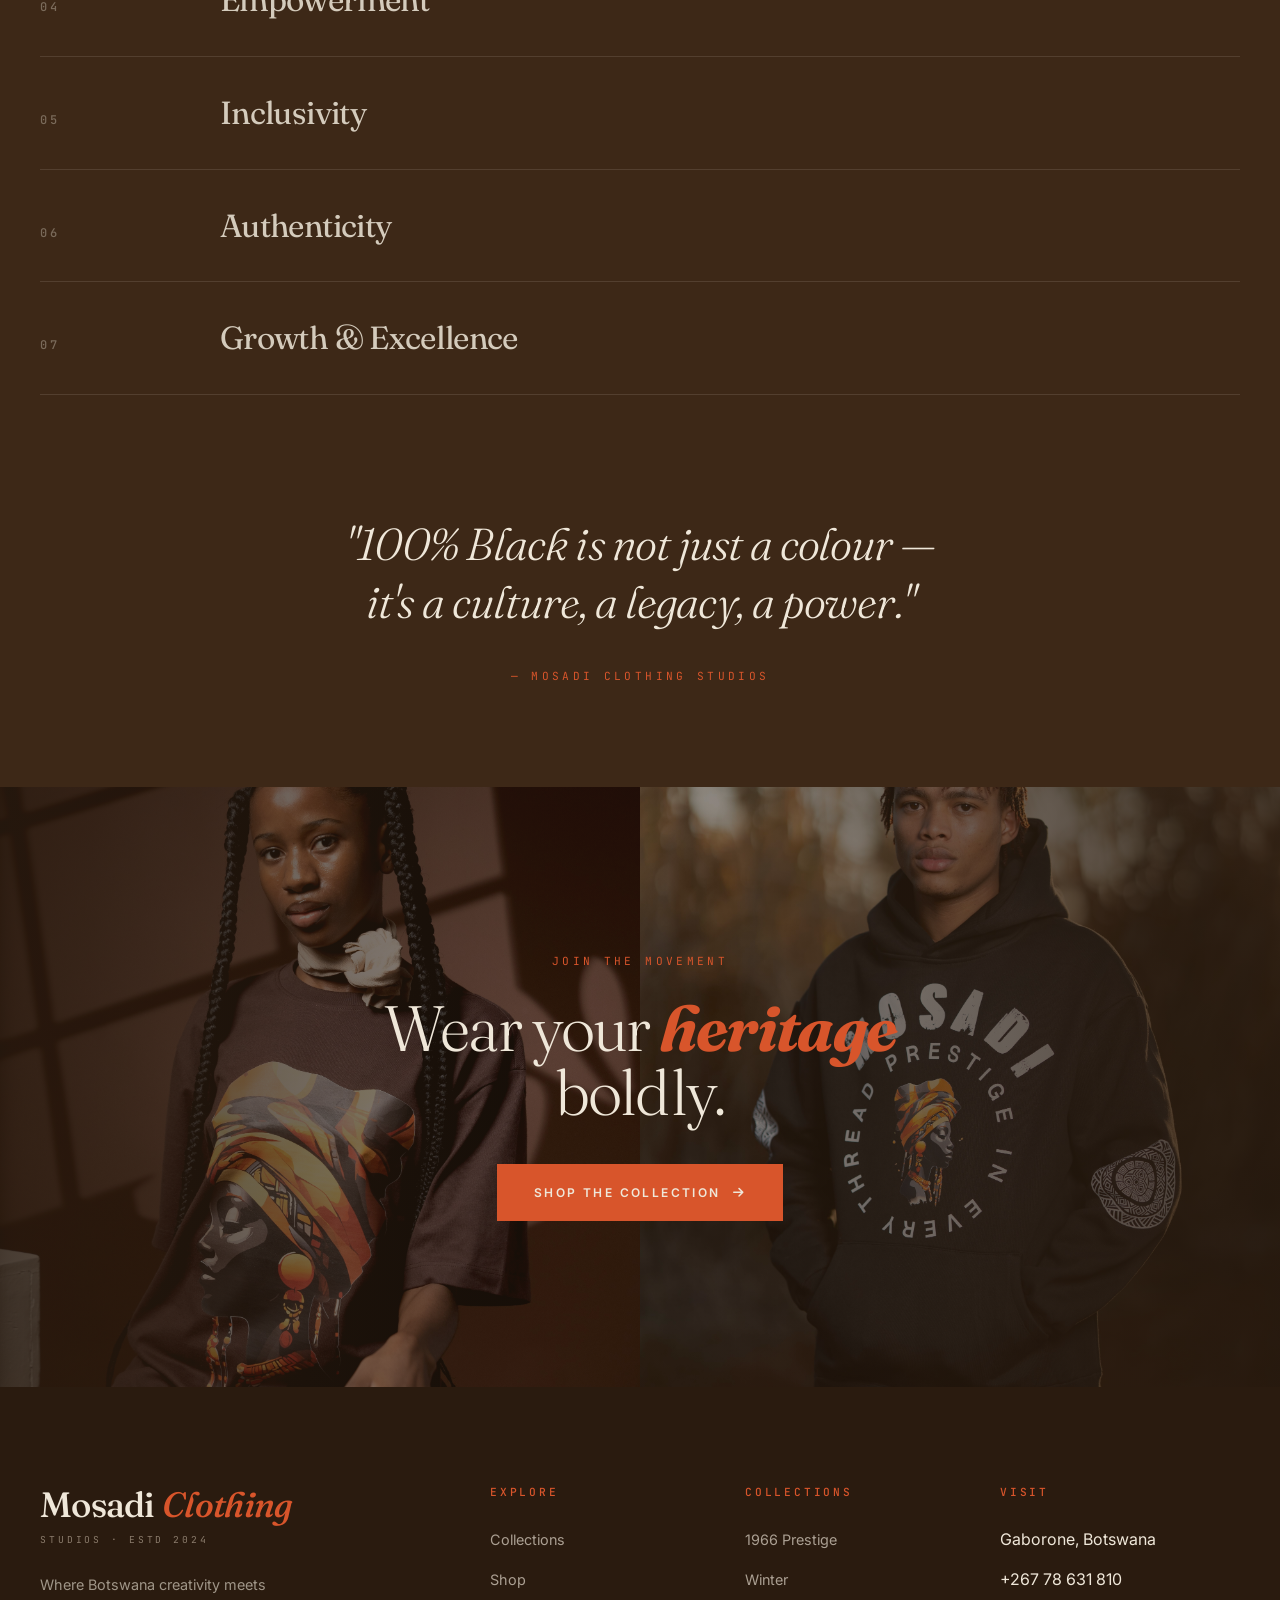
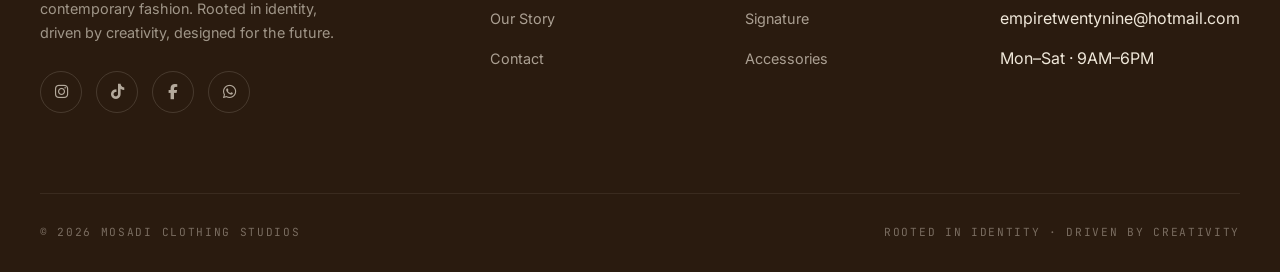
==== commit d5376a56: "Correct tense in description of core designs" ====
--- a/index.html
+++ b/index.html
@@ -131,7 +131,7 @@
                 <div class="meanings-header">
                     <span class="section-label" style="text-align: center;">Signature Designs</span>
                     <h2 class="section-title">Three names.<br>Three <em>meanings.</em></h2>
-                    <p>Each of our core designs is inspired by a relationship that shapes who we are.</p>
+                    <p>Each of our core designs is inspired by a relationship that shaped who we are.</p>
                 </div>
 
                                 <div class="meanings-grid">
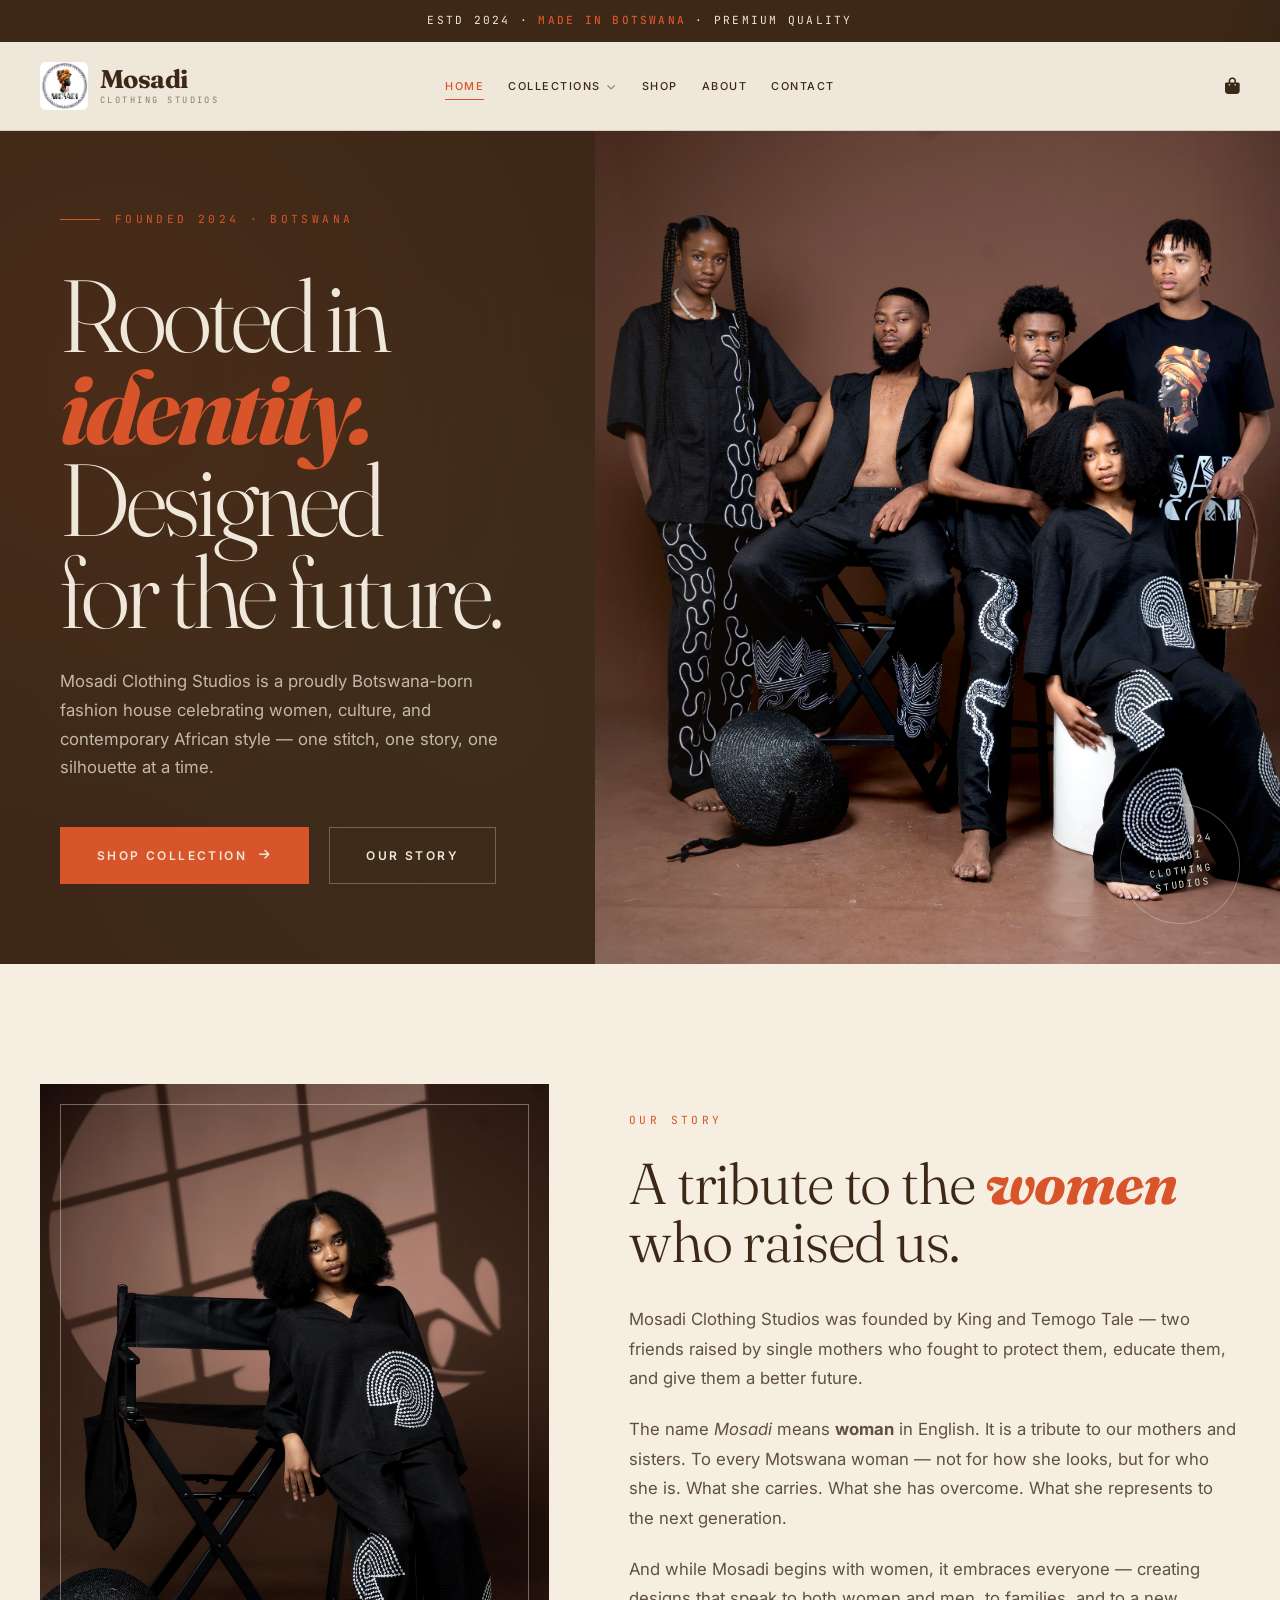
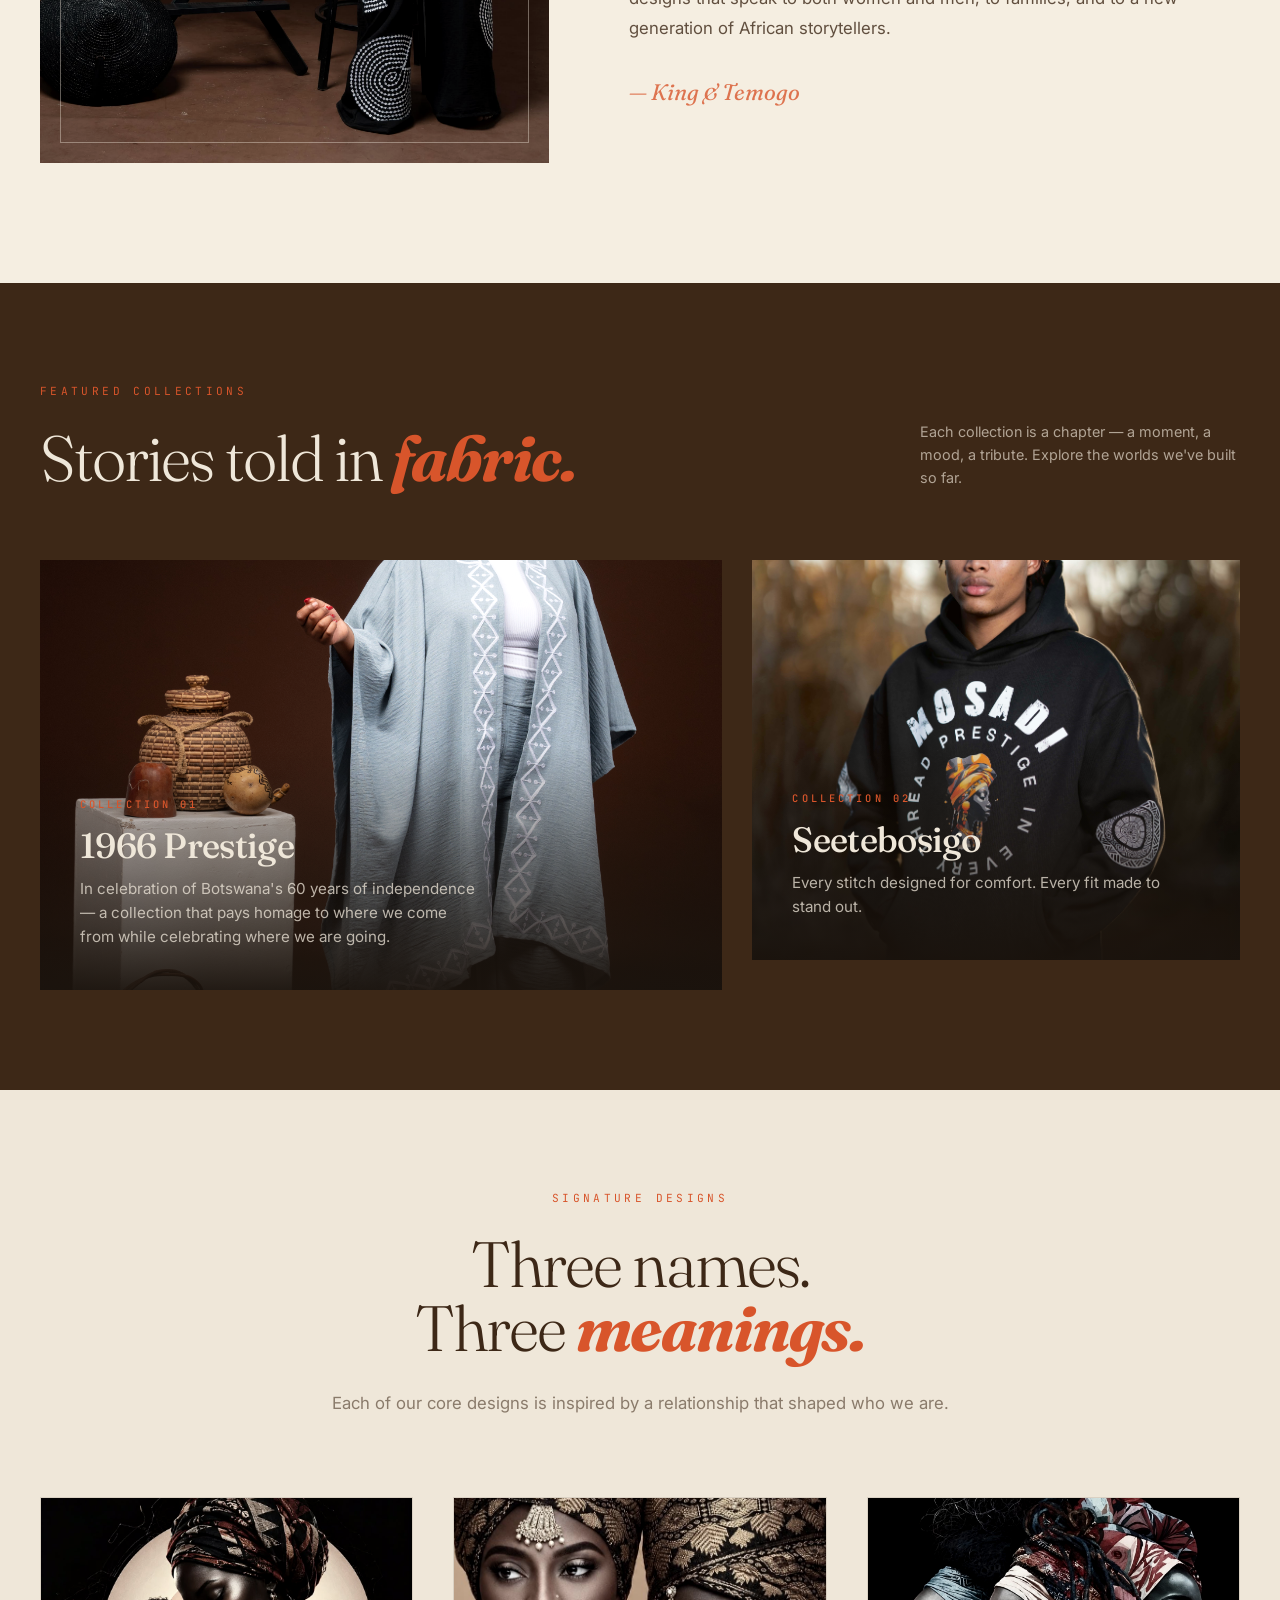
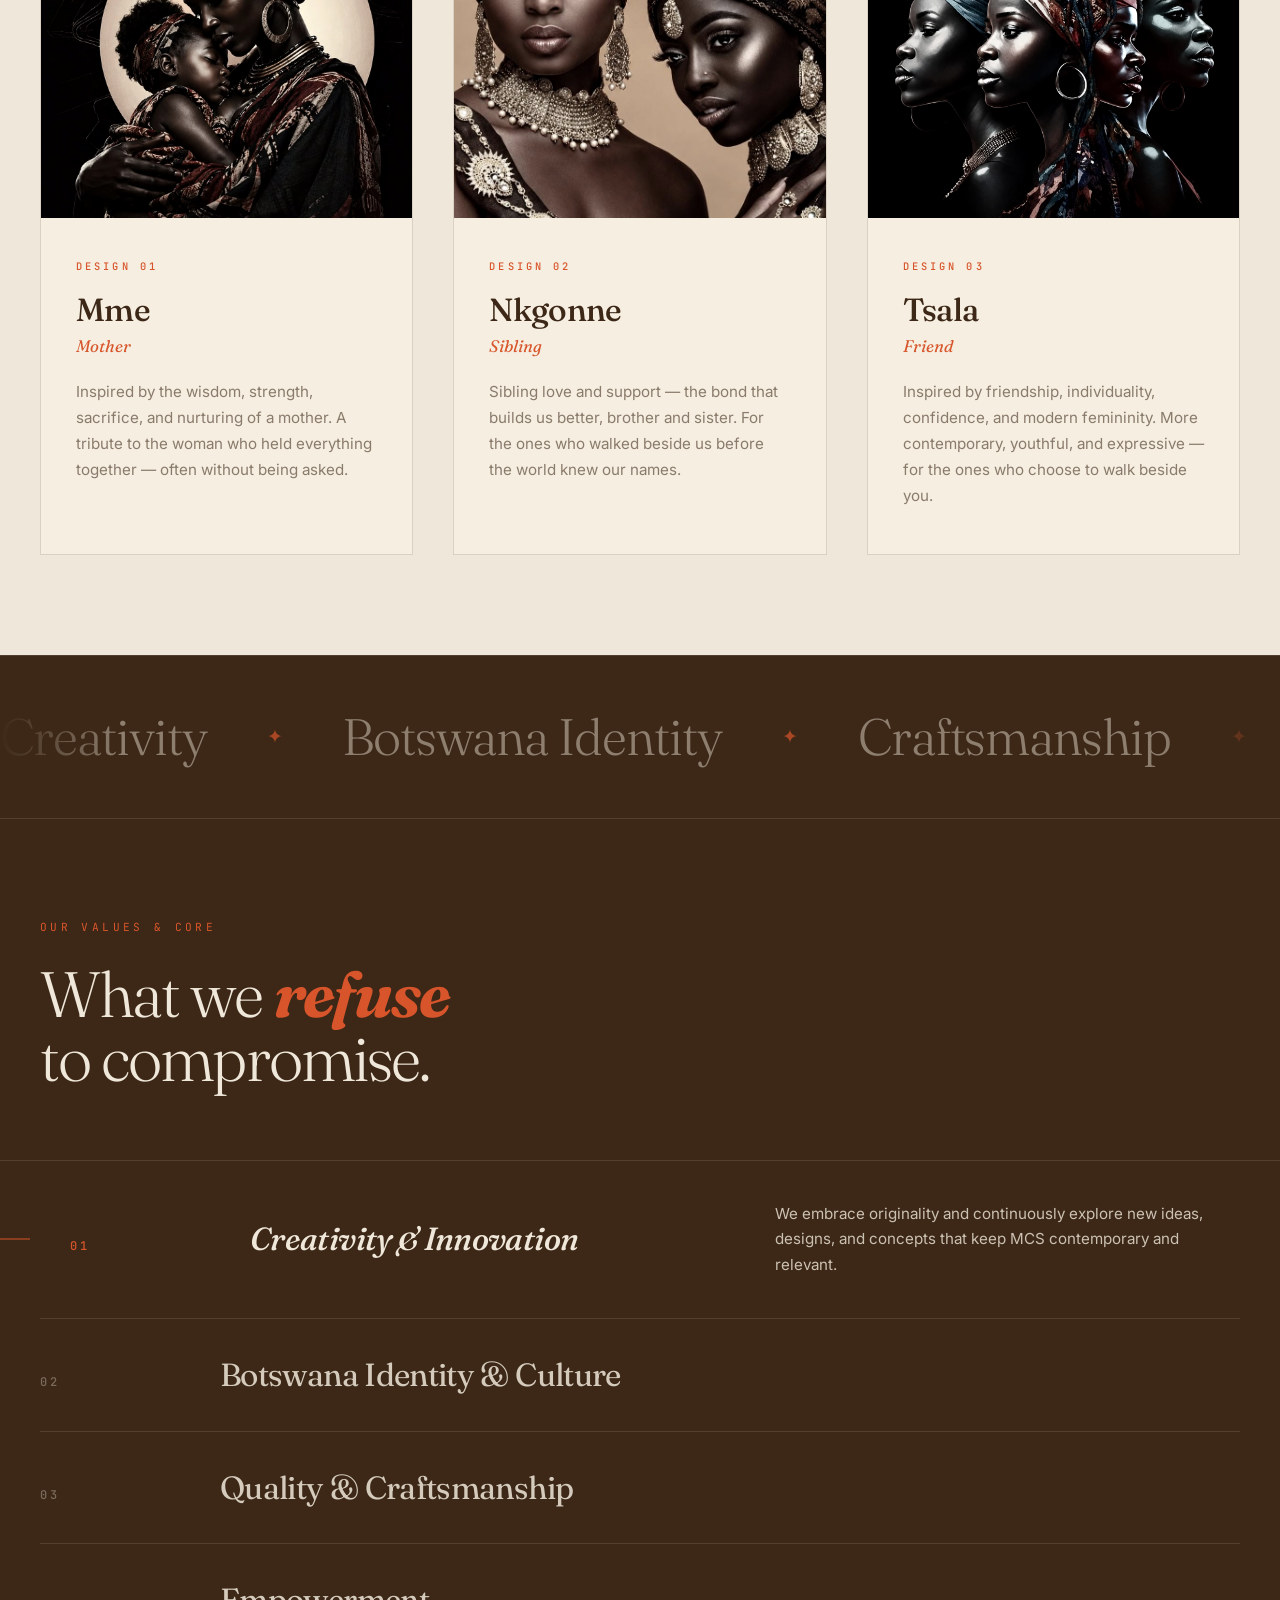
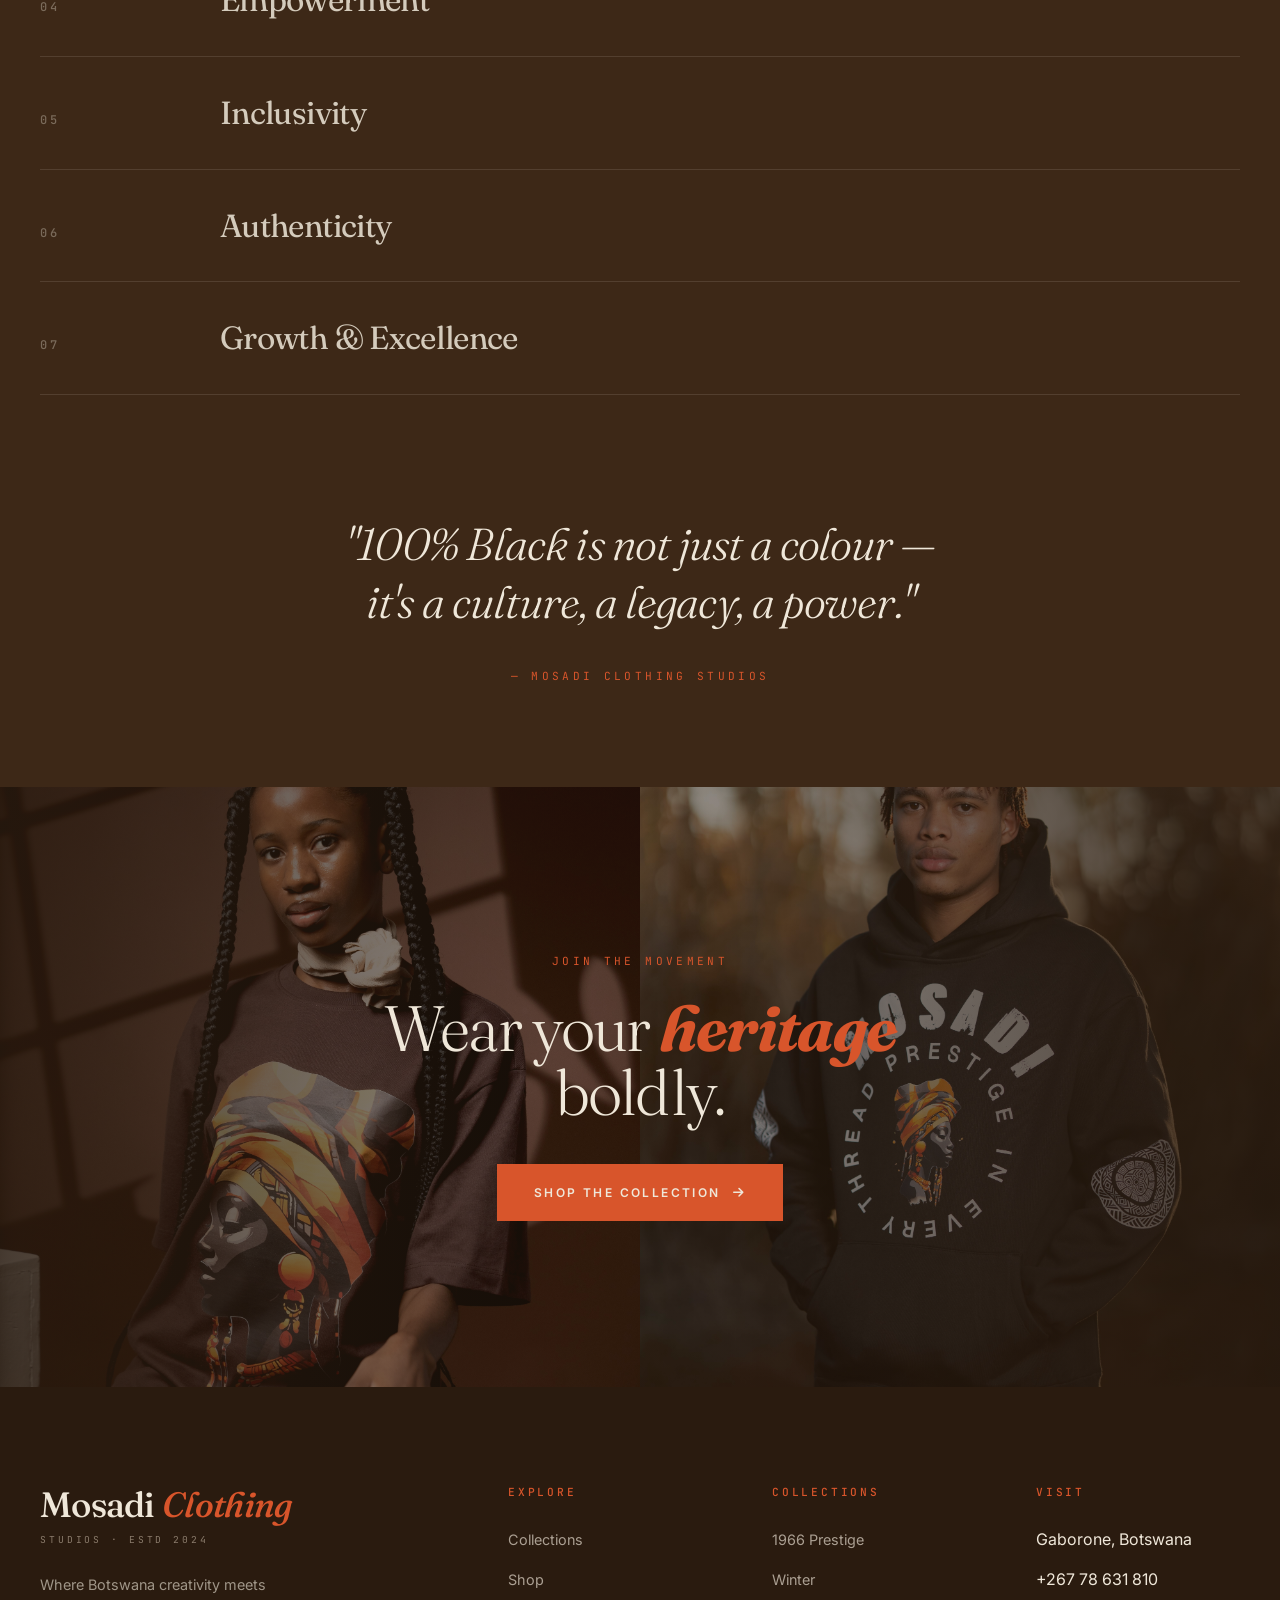
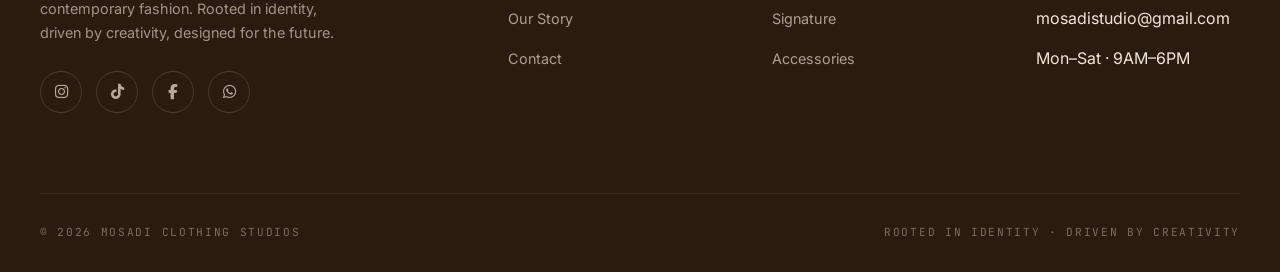
==== commit 575e72e6: "Update index.html" ====
--- a/index.html
+++ b/index.html
@@ -308,7 +308,7 @@
                     <ul>
                         <li>Gaborone, Botswana</li>
                         <li>+267 78 631 810</li>
-                        <li>empiretwentynine@hotmail.com</li>
+                        <li>mosadistudio@gmail.com</li>
                         <li>Mon–Sat · 9AM–6PM</li>
                     </ul>
                 </div>
